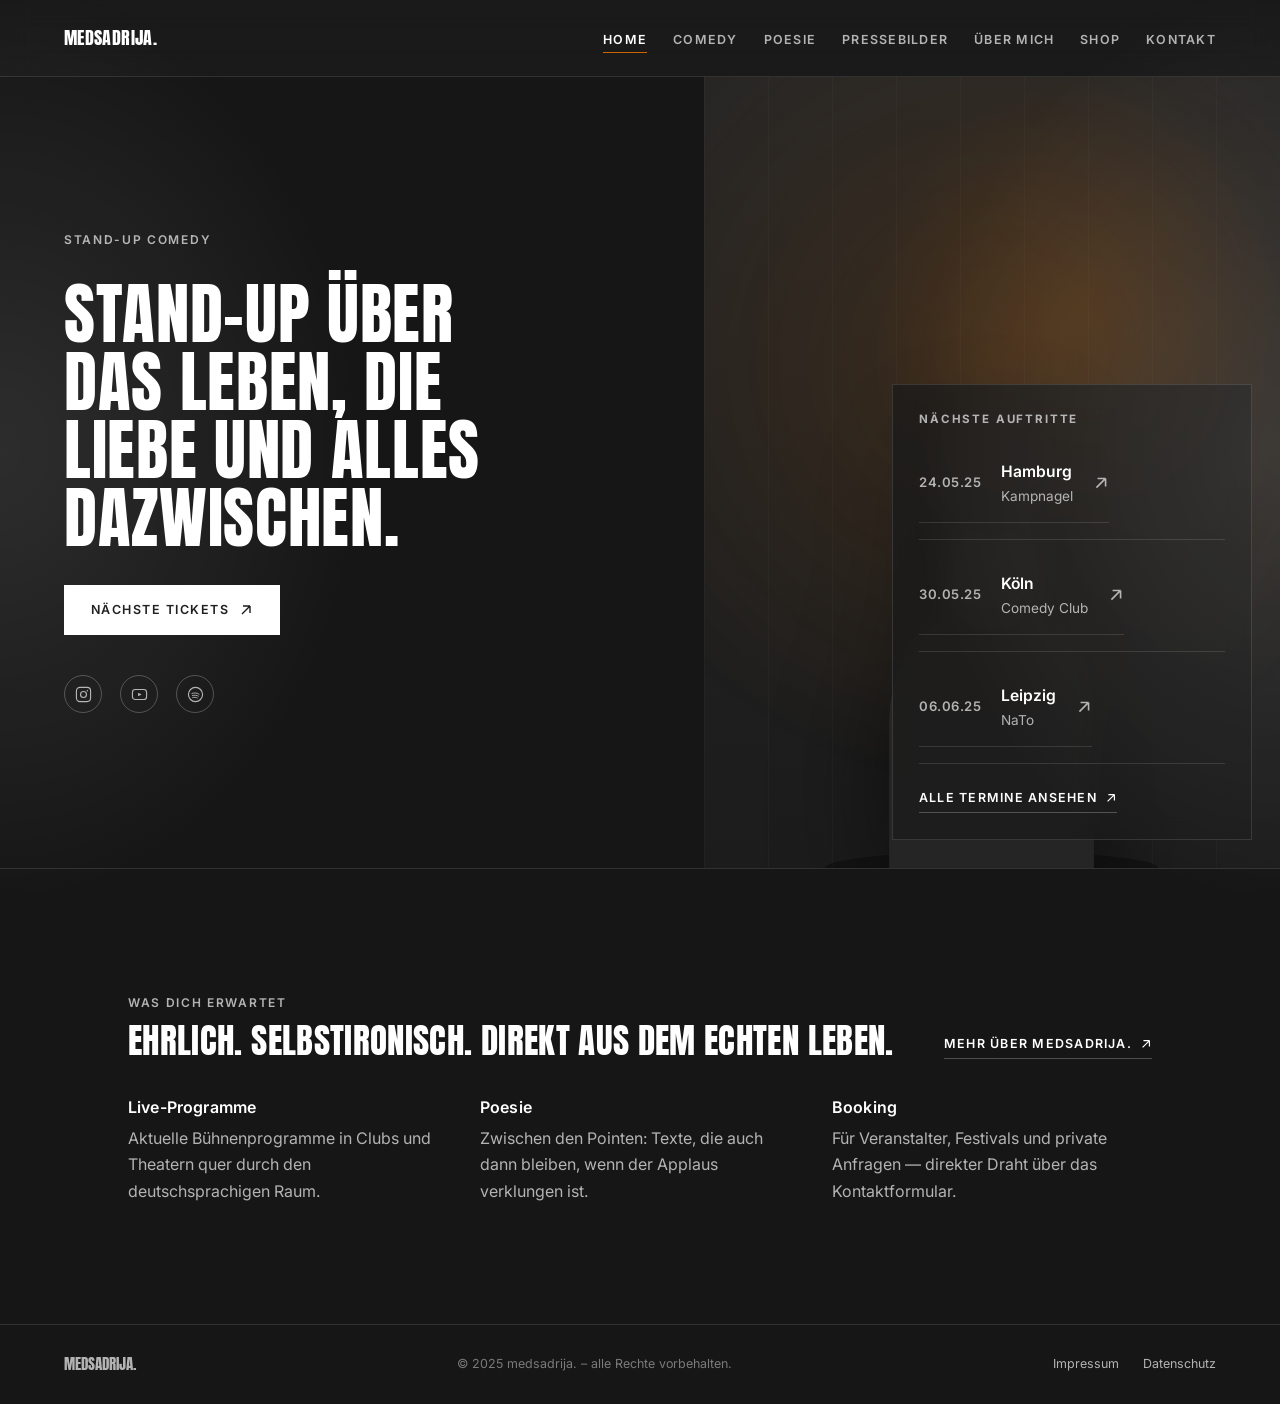
==== index.html @ 3c186fb7 "Initial commit: MEDSADRIJA. website Multi-page static site (Home, Comedy, Poesie, Pressebilder, Über" ====
<!DOCTYPE html>
<html lang="de">
<head>
<meta charset="UTF-8">
<meta name="viewport" content="width=device-width, initial-scale=1.0">
<title>medsadrija. — Stand-up Comedy &amp; Poesie</title>
<meta name="description" content="Stand-up über das Leben, die Liebe und alles dazwischen. Tickets, Texte und mehr von medsadrija.">
<link rel="icon" href="data:image/svg+xml,%3Csvg xmlns='http://www.w3.org/2000/svg' viewBox='0 0 100 100'%3E%3Crect width='100' height='100' fill='%231c1c1c'/%3E%3Ctext x='50' y='70' font-family='Arial, sans-serif' font-weight='900' font-size='58' fill='%23cd6600' text-anchor='middle'%3EM%3C/text%3E%3C/svg%3E">
<link rel="stylesheet" href="css/style.css">
</head>
<body>

<header class="site-header">
  <a href="index.html" class="logo">MEDSADRIJA.</a>
  <nav class="main-nav">
    <ul class="nav-links">
      <li><a href="index.html" class="active">Home</a></li>
      <li><a href="comedy.html">Comedy</a></li>
      <li><a href="poesie.html">Poesie</a></li>
      <li><a href="pressebilder.html">Pressebilder</a></li>
      <li><a href="ueber-mich.html">Über mich</a></li>
      <li><a href="shop.html">Shop</a></li>
      <li><a href="kontakt.html">Kontakt</a></li>
    </ul>
    <button class="nav-toggle" aria-label="Menü öffnen" aria-expanded="false">
      <span></span><span></span><span></span>
    </button>
  </nav>
</header>

<main>
  <section class="hero">
    <div class="hero__content">
      <span class="eyebrow">Stand-up Comedy</span>
      <h1 class="hero__title">Stand-up über das Leben, die Liebe und alles dazwischen.</h1>
      <div class="hero__actions">
        <a href="kontakt.html" class="btn btn--primary">
          Nächste Tickets
          <svg width="14" height="14" viewBox="0 0 14 14" fill="none"><path d="M3 11L11 3M11 3H4M11 3V10" stroke="currentColor" stroke-width="1.4"/></svg>
        </a>
      </div>
      <div class="social-row">
        <a href="#" aria-label="Instagram"><svg width="17" height="17" viewBox="0 0 24 24" fill="none"><rect x="2" y="2" width="20" height="20" rx="5" stroke="currentColor" stroke-width="1.6"/><circle cx="12" cy="12" r="4.2" stroke="currentColor" stroke-width="1.6"/><circle cx="17.4" cy="6.6" r="1.1" fill="currentColor"/></svg></a>
        <a href="#" aria-label="YouTube"><svg width="17" height="17" viewBox="0 0 24 24" fill="none"><rect x="2" y="5" width="20" height="14" rx="4" stroke="currentColor" stroke-width="1.6"/><path d="M10 9.5L15 12L10 14.5V9.5Z" fill="currentColor"/></svg></a>
        <a href="#" aria-label="Spotify"><svg width="17" height="17" viewBox="0 0 24 24" fill="none"><circle cx="12" cy="12" r="10" stroke="currentColor" stroke-width="1.6"/><path d="M7 10.5C10 9.3 15 9.6 17 11.5M7.5 13.5C10 12.7 14 12.9 16 14.3M8 16.3C10 15.7 13 15.8 14.5 16.8" stroke="currentColor" stroke-width="1.3" stroke-linecap="round"/></svg></a>
      </div>
    </div>

    <div class="hero__visual">
      <div class="hero__figure">
        <svg class="silhouette" viewBox="0 0 300 420" fill="none" xmlns="http://www.w3.org/2000/svg">
          <ellipse cx="150" cy="420" rx="140" ry="14" fill="#000" opacity="0.35"/>
          <path d="M150 40C179 40 202 63 202 92C202 121 179 144 150 144C121 144 98 121 98 92C98 63 121 40 150 40Z" fill="#262626"/>
          <path d="M64 420V300C64 240 100 195 150 195C200 195 236 240 236 300V420H64Z" fill="#262626"/>
          <path d="M150 144C137 144 126 138 118 129C112 150 106 175 106 195C106 195 128 205 150 205C172 205 194 195 194 195C194 175 188 150 182 129C174 138 163 144 150 144Z" fill="#2e2e2e"/>
        </svg>
      </div>
      <div class="hero__panel">
        <span class="hero__panel-label">Nächste Auftritte</span>
        <ul class="info-list">
          <li>
            <a class="info-row" href="kontakt.html">
              <span class="row-date">24.05.25</span>
              <span class="row-main"><strong>Hamburg</strong><span>Kampnagel</span></span>
              <svg class="row-arrow" width="16" height="16" viewBox="0 0 14 14" fill="none"><path d="M3 11L11 3M11 3H4M11 3V10" stroke="currentColor" stroke-width="1.4"/></svg>
            </a>
          </li>
          <li>
            <a class="info-row" href="kontakt.html">
              <span class="row-date">30.05.25</span>
              <span class="row-main"><strong>Köln</strong><span>Comedy Club</span></span>
              <svg class="row-arrow" width="16" height="16" viewBox="0 0 14 14" fill="none"><path d="M3 11L11 3M11 3H4M11 3V10" stroke="currentColor" stroke-width="1.4"/></svg>
            </a>
          </li>
          <li>
            <a class="info-row" href="kontakt.html">
              <span class="row-date">06.06.25</span>
              <span class="row-main"><strong>Leipzig</strong><span>NaTo</span></span>
              <svg class="row-arrow" width="16" height="16" viewBox="0 0 14 14" fill="none"><path d="M3 11L11 3M11 3H4M11 3V10" stroke="currentColor" stroke-width="1.4"/></svg>
            </a>
          </li>
        </ul>
        <div style="margin-top:20px;">
          <a href="comedy.html#auftritte" class="text-link">
            Alle Termine ansehen
            <svg width="12" height="12" viewBox="0 0 14 14" fill="none"><path d="M3 11L11 3M11 3H4M11 3V10" stroke="currentColor" stroke-width="1.4"/></svg>
          </a>
        </div>
      </div>
    </div>
  </section>

  <section class="section reveal">
    <div class="container">
      <div class="section-head">
        <div>
          <span class="eyebrow">Was dich erwartet</span>
          <h2 style="font-size: clamp(1.6rem, 3vw, 2.2rem); margin-top: 10px;">Ehrlich. Selbstironisch. Direkt aus dem echten Leben.</h2>
        </div>
        <a href="ueber-mich.html" class="text-link">
          Mehr über medsadrija.
          <svg width="12" height="12" viewBox="0 0 14 14" fill="none"><path d="M3 11L11 3M11 3H4M11 3V10" stroke="currentColor" stroke-width="1.4"/></svg>
        </a>
      </div>
      <div style="display:grid; grid-template-columns: repeat(auto-fit, minmax(220px, 1fr)); gap: 32px;">
        <div>
          <h3 style="font-family:var(--font-body); font-size:1rem; font-weight:600; text-transform:none;">Live-Programme</h3>
          <p style="color:var(--text-dim); margin-top:10px; line-height:1.65;">Aktuelle Bühnenprogramme in Clubs und Theatern quer durch den deutschsprachigen Raum.</p>
        </div>
        <div>
          <h3 style="font-family:var(--font-body); font-size:1rem; font-weight:600; text-transform:none;">Poesie</h3>
          <p style="color:var(--text-dim); margin-top:10px; line-height:1.65;">Zwischen den Pointen: Texte, die auch dann bleiben, wenn der Applaus verklungen ist.</p>
        </div>
        <div>
          <h3 style="font-family:var(--font-body); font-size:1rem; font-weight:600; text-transform:none;">Booking</h3>
          <p style="color:var(--text-dim); margin-top:10px; line-height:1.65;">Für Veranstalter, Festivals und private Anfragen — direkter Draht über das Kontaktformular.</p>
        </div>
      </div>
    </div>
  </section>
</main>

<footer class="site-footer">
  <div class="footer-inner">
    <span class="footer-logo">MEDSADRIJA.</span>
    <span class="footer-copy">© 2025 medsadrija. – alle Rechte vorbehalten.</span>
    <nav class="footer-links">
      <a href="impressum.html">Impressum</a>
      <a href="datenschutz.html">Datenschutz</a>
    </nav>
  </div>
</footer>

<script src="js/main.js"></script>
</body>
</html>
---- css/style.css ----
/* ============================================
   MEDSADRIJA. — Design System
   ============================================ */

@import url('https://fonts.googleapis.com/css2?family=Anton&family=Inter:wght@400;500;600;700&display=swap');

:root {
  --bg: #161616;
  --bg-alt: #1f1f1f;
  --bg-elevated: #262626;
  --text: #ffffff;
  --text-dim: #b3b3b3;
  --text-dimmer: #7a7a7a;
  --accent: #cd6600;
  --accent-dim: #a35200;
  --border: rgba(255, 255, 255, 0.12);
  --border-strong: rgba(255, 255, 255, 0.24);
  --font-display: 'Anton', 'Arial Narrow', sans-serif;
  --font-body: 'Inter', -apple-system, BlinkMacSystemFont, sans-serif;
  --max-width: 1440px;
  --gutter: clamp(24px, 5vw, 64px);
  --ease: cubic-bezier(0.16, 1, 0.3, 1);
}

* { margin: 0; padding: 0; box-sizing: border-box; }

html { scroll-behavior: smooth; }

@media (prefers-reduced-motion: reduce) {
  html { scroll-behavior: auto; }
  *, *::before, *::after {
    animation-duration: 0.01ms !important;
    animation-iteration-count: 1 !important;
    transition-duration: 0.01ms !important;
    scroll-behavior: auto !important;
  }
}

body {
  background: var(--bg);
  color: var(--text);
  font-family: var(--font-body);
  line-height: 1.5;
  min-height: 100vh;
  position: relative;
  overflow-x: hidden;
}

/* matte background — soft fog drifting in from the left and right edges */
body::before {
  content: '';
  position: fixed;
  inset: 0;
  z-index: 999;
  pointer-events: none;
  background:
    radial-gradient(ellipse 42% 75% at 0% 50%, rgba(255,255,255,0.10), transparent 70%),
    radial-gradient(ellipse 42% 75% at 100% 50%, rgba(255,255,255,0.10), transparent 70%);
}

img { max-width: 100%; display: block; }
a { color: inherit; text-decoration: none; }
ul { list-style: none; }
button { font: inherit; color: inherit; background: none; border: none; cursor: pointer; }
input, textarea { font: inherit; color: inherit; }

.container {
  max-width: var(--max-width);
  margin: 0 auto;
  padding: 0 var(--gutter);
}

.eyebrow {
  font-size: 0.75rem;
  font-weight: 600;
  letter-spacing: 0.14em;
  text-transform: uppercase;
  color: var(--text-dim);
}

h1, h2, h3 {
  font-family: var(--font-display);
  font-weight: 400;
  text-transform: uppercase;
  letter-spacing: 0.01em;
  line-height: 1.02;
}

/* ============================================
   Buttons
   ============================================ */

.btn {
  display: inline-flex;
  align-items: center;
  gap: 10px;
  padding: 15px 26px;
  border: 1px solid var(--border-strong);
  font-size: 0.78rem;
  font-weight: 600;
  letter-spacing: 0.12em;
  text-transform: uppercase;
  color: var(--text);
  transition: background-color 0.3s var(--ease), border-color 0.3s var(--ease), color 0.3s var(--ease);
  white-space: nowrap;
}

.btn svg { transition: transform 0.3s var(--ease); flex-shrink: 0; }

.btn:hover {
  background: var(--text);
  border-color: var(--text);
  color: var(--bg);
}

.btn:hover svg { transform: translate(3px, -3px); }

.btn--primary {
  background: var(--text);
  border-color: var(--text);
  color: var(--bg);
}

.btn--primary:hover {
  background: var(--accent);
  border-color: var(--accent);
  color: var(--bg);
}

.btn--full { width: 100%; justify-content: center; }

.text-link {
  display: inline-flex;
  align-items: center;
  gap: 8px;
  font-size: 0.78rem;
  font-weight: 600;
  letter-spacing: 0.1em;
  text-transform: uppercase;
  color: var(--text);
  padding-bottom: 4px;
  border-bottom: 1px solid var(--border-strong);
  transition: color 0.3s var(--ease), border-color 0.3s var(--ease);
}

.text-link svg { transition: transform 0.3s var(--ease); }
.text-link:hover { color: var(--accent); border-color: var(--accent); }
.text-link:hover svg { transform: translate(3px, -3px); }

/* ============================================
   Header
   ============================================ */

.site-header {
  position: sticky;
  top: 0;
  z-index: 500;
  display: flex;
  align-items: center;
  justify-content: space-between;
  padding: 24px var(--gutter);
  border-bottom: 1px solid var(--border);
}

/* backdrop-filter lives on a pseudo-element rather than .site-header itself —
   a filter on the header would make it the containing block for its
   position:fixed descendants (the mobile nav overlay), breaking inset:0 */
.site-header::before {
  content: '';
  position: absolute;
  inset: 0;
  z-index: -1;
  background: rgba(28, 28, 28, 0.72);
  backdrop-filter: blur(14px);
  -webkit-backdrop-filter: blur(14px);
}

.logo {
  font-family: var(--font-display);
  font-size: 1.15rem;
  letter-spacing: 0.02em;
  z-index: 501;
}

.main-nav { display: flex; align-items: center; gap: 32px; }

.nav-links { display: flex; gap: 26px; }

.nav-links a {
  position: relative;
  font-size: 0.78rem;
  font-weight: 600;
  letter-spacing: 0.1em;
  text-transform: uppercase;
  color: var(--text-dim);
  padding-bottom: 6px;
  transition: color 0.3s var(--ease);
}

.nav-links a::after {
  content: '';
  position: absolute;
  left: 0;
  right: 0;
  bottom: 0;
  height: 1px;
  background: var(--accent);
  transform: scaleX(0);
  transform-origin: left;
  transition: transform 0.35s var(--ease);
}

.nav-links a:hover { color: var(--text); }
.nav-links a:hover::after { transform: scaleX(1); }

.nav-links a.active { color: var(--text); }
.nav-links a.active::after { transform: scaleX(1); }

.header-extra { display: flex; align-items: center; gap: 24px; }

.cart-icon { position: relative; color: var(--text); }
.cart-icon .cart-count {
  position: absolute;
  top: -8px;
  right: -10px;
  background: var(--accent);
  color: var(--bg);
  font-size: 0.6rem;
  font-weight: 700;
  width: 16px;
  height: 16px;
  border-radius: 50%;
  display: flex;
  align-items: center;
  justify-content: center;
}

.nav-toggle {
  display: none;
  z-index: 501;
  width: 28px;
  height: 20px;
  position: relative;
}

.nav-toggle span {
  position: absolute;
  left: 0;
  right: 0;
  height: 1px;
  background: var(--text);
  transition: transform 0.3s var(--ease), opacity 0.3s var(--ease), top 0.3s var(--ease);
}

.nav-toggle span:nth-child(1) { top: 0; }
.nav-toggle span:nth-child(2) { top: 9px; }
.nav-toggle span:nth-child(3) { top: 18px; }

.nav-toggle.is-open span:nth-child(1) { top: 9px; transform: rotate(45deg); }
.nav-toggle.is-open span:nth-child(2) { opacity: 0; }
.nav-toggle.is-open span:nth-child(3) { top: 9px; transform: rotate(-45deg); }

/* ============================================
   Sections / helpers
   ============================================ */

.section {
  padding: clamp(64px, 10vw, 120px) var(--gutter);
}

.section-head {
  display: flex;
  align-items: flex-end;
  justify-content: space-between;
  gap: 24px;
  margin-bottom: 40px;
  flex-wrap: wrap;
}

/* ============================================
   Hero (shared spotlight background)
   ============================================ */

.hero {
  position: relative;
  min-height: 88vh;
  display: grid;
  grid-template-columns: 1.1fr 0.9fr;
  align-items: stretch;
  overflow: hidden;
  border-bottom: 1px solid var(--border);
}

.hero__content {
  position: relative;
  z-index: 2;
  padding: clamp(40px, 6vw, 80px) var(--gutter);
  display: flex;
  flex-direction: column;
  justify-content: center;
  gap: 32px;
}

.hero__title {
  font-size: clamp(2.6rem, 5.2vw, 4.6rem);
  max-width: 14ch;
}

.hero__lead {
  color: var(--text-dim);
  font-size: 1.05rem;
  max-width: 42ch;
  line-height: 1.65;
}

.hero__actions { display: flex; gap: 16px; flex-wrap: wrap; }

.hero__visual {
  position: relative;
  background:
    radial-gradient(ellipse 60% 50% at 65% 30%, rgba(205, 102, 0, 0.16), transparent 60%),
    linear-gradient(180deg, #262626 0%, #1c1c1c 100%);
  overflow: hidden;
}

.hero__visual::before {
  content: '';
  position: absolute;
  inset: 0;
  background-image:
    repeating-linear-gradient(90deg, rgba(255,255,255,0.05) 0 1px, transparent 1px 64px);
  opacity: 0.5;
}

.hero__visual::after {
  content: '';
  position: absolute;
  width: 140%;
  height: 140%;
  left: -20%;
  top: -20%;
  background: radial-gradient(circle at 50% 40%, rgba(205,102,0,0.14), transparent 55%);
  filter: blur(10px);
  animation: drift 14s ease-in-out infinite alternate;
}

@keyframes drift {
  from { transform: translate(0, 0) scale(1); }
  to { transform: translate(-3%, 2%) scale(1.06); }
}

.hero__figure {
  position: absolute;
  inset: 0;
  display: flex;
  align-items: flex-end;
  justify-content: center;
}

.silhouette {
  width: 62%;
  max-width: 420px;
  opacity: 0.92;
  filter: drop-shadow(0 30px 60px rgba(0,0,0,0.6));
}

.hero__panel {
  position: absolute;
  z-index: 2;
  right: 28px;
  bottom: 28px;
  width: min(360px, calc(100% - 56px));
  padding: 26px;
  background: rgba(28, 28, 28, 0.78);
  backdrop-filter: blur(12px);
  -webkit-backdrop-filter: blur(12px);
  border: 1px solid var(--border);
}

.hero__panel-label {
  font-size: 0.72rem;
  font-weight: 700;
  letter-spacing: 0.16em;
  text-transform: uppercase;
  color: var(--text-dim);
  margin-bottom: 16px;
  display: block;
}

.social-row {
  display: flex;
  gap: 18px;
  margin-top: 8px;
}

.social-row a {
  width: 38px;
  height: 38px;
  border: 1px solid var(--border-strong);
  border-radius: 50%;
  display: flex;
  align-items: center;
  justify-content: center;
  color: var(--text-dim);
  transition: all 0.3s var(--ease);
}

.social-row a:hover {
  color: var(--bg);
  background: var(--accent);
  border-color: var(--accent);
  transform: translateY(-2px);
}

/* ============================================
   Event / text lists
   ============================================ */

.info-list { display: flex; flex-direction: column; }

.info-list li {
  display: grid;
  grid-template-columns: auto 1fr auto;
  gap: 20px;
  align-items: center;
  padding: 16px 0;
  border-bottom: 1px solid var(--border);
  transition: padding-left 0.3s var(--ease);
}

.info-list li:first-child { padding-top: 0; }

.info-list a.info-row {
  display: grid;
  grid-template-columns: auto 1fr auto;
  gap: 20px;
  align-items: center;
  padding: 16px 0;
  border-bottom: 1px solid var(--border);
  transition: padding-left 0.3s var(--ease), border-color 0.3s var(--ease);
}

.info-list a.info-row:hover { padding-left: 8px; border-color: var(--border-strong); }
.info-list a.info-row:hover .row-arrow { transform: translate(3px, -3px); color: var(--accent); }
.info-list a.info-row:hover .row-date { color: var(--accent); }

.row-date {
  font-size: 0.82rem;
  font-weight: 600;
  color: var(--text-dim);
  letter-spacing: 0.04em;
  white-space: nowrap;
  transition: color 0.3s var(--ease);
}

.row-index {
  font-size: 0.82rem;
  font-weight: 700;
  color: var(--text-dimmer);
  font-variant-numeric: tabular-nums;
}

.row-main strong { display: block; font-size: 0.98rem; font-weight: 600; }
.row-main span { display: block; font-size: 0.85rem; color: var(--text-dim); margin-top: 2px; }

.row-arrow { color: var(--text-dim); transition: transform 0.3s var(--ease), color 0.3s var(--ease); flex-shrink: 0; }

/* ============================================
   Page header (non-hero pages)
   ============================================ */

.page-head {
  padding: clamp(56px, 8vw, 96px) var(--gutter) 40px;
  border-bottom: 1px solid var(--border);
}

.page-head h1 { font-size: clamp(2.2rem, 4.5vw, 3.4rem); }

/* ============================================
   Shop
   ============================================ */

.shop-grid {
  display: grid;
  grid-template-columns: repeat(auto-fill, minmax(260px, 1fr));
  gap: 32px;
}

.product-card {
  border: 1px solid var(--border);
  transition: border-color 0.3s var(--ease), transform 0.3s var(--ease);
}

.product-card:hover { border-color: var(--border-strong); transform: translateY(-4px); }

.product-media {
  aspect-ratio: 4 / 5;
  position: relative;
  overflow: hidden;
  background: linear-gradient(155deg, #272727 0%, #1c1c1c 70%);
}

.product-media::after {
  content: '';
  position: absolute;
  inset: 0;
  background: radial-gradient(ellipse 70% 60% at 50% 20%, rgba(205,102,0,0.14), transparent 60%);
}

.product-card:hover .product-media img,
.product-card:hover .product-glyph { transform: scale(1.05); }

.product-glyph {
  position: absolute;
  inset: 0;
  display: flex;
  align-items: center;
  justify-content: center;
  font-family: var(--font-display);
  font-size: 2.4rem;
  letter-spacing: 0.04em;
  color: var(--text-dimmer);
  transition: transform 0.5s var(--ease);
}

.product-info { padding: 22px; display: flex; flex-direction: column; gap: 12px; }
.product-info h3 { font-family: var(--font-body); font-size: 1rem; font-weight: 600; text-transform: none; letter-spacing: 0; }
.product-info p { font-size: 0.85rem; color: var(--text-dim); line-height: 1.5; }
.product-price { font-size: 0.92rem; color: var(--text); font-weight: 600; transition: color 0.3s var(--ease); }
.product-card:hover .product-price { color: var(--accent); }

/* ============================================
   Über mich
   ============================================ */

.about-grid {
  display: grid;
  grid-template-columns: 1fr 0.85fr;
  gap: 64px;
  align-items: center;
}

.about-copy p { color: var(--text-dim); line-height: 1.75; margin-top: 18px; max-width: 46ch; }

.signature {
  font-family: 'Segoe Script', 'Brush Script MT', cursive;
  font-size: 2rem;
  color: var(--text);
  margin: 28px 0;
}

.photo-placeholder {
  position: relative;
  aspect-ratio: 4 / 5;
  width: 100%;
  max-width: 420px;
  margin-inline: auto;
  border: 1px solid var(--border-strong);
  background: linear-gradient(160deg, #272727 0%, #1c1c1c 75%);
  overflow: hidden;
  display: flex;
  align-items: center;
  justify-content: center;
}

.photo-placeholder::after {
  content: '';
  position: absolute;
  inset: 0;
  background: radial-gradient(ellipse 60% 50% at 50% 25%, rgba(205,102,0,0.16), transparent 60%);
}

.photo-placeholder__label {
  position: relative;
  z-index: 1;
  font-size: 0.72rem;
  font-weight: 600;
  letter-spacing: 0.12em;
  text-transform: uppercase;
  color: var(--text-dimmer);
}

.timeline { display: flex; flex-direction: column; margin-top: 8px; }
.timeline li {
  display: grid;
  grid-template-columns: 90px 1fr;
  gap: 24px;
  padding: 20px 0;
  border-bottom: 1px solid var(--border);
}
.timeline li:first-child { padding-top: 0; }
.timeline .t-year { font-family: var(--font-display); font-size: 1.1rem; color: var(--text); }
.timeline .t-body strong { display: block; font-size: 0.98rem; font-weight: 600; margin-bottom: 4px; }
.timeline .t-body span { font-size: 0.88rem; color: var(--text-dim); }

.quote-block {
  border-left: 2px solid var(--border-strong);
  padding: 4px 0 4px 24px;
  margin-top: 8px;
}
.quote-block p { font-size: 1.15rem; line-height: 1.6; font-style: italic; color: var(--text); }
.quote-block cite { display: block; margin-top: 12px; font-size: 0.78rem; color: var(--text-dim); font-style: normal; letter-spacing: 0.06em; text-transform: uppercase; }

/* ============================================
   Comedy / video placeholders
   ============================================ */

.video-grid {
  display: grid;
  grid-template-columns: repeat(auto-fill, minmax(300px, 1fr));
  gap: 28px;
}

.video-card {
  position: relative;
  aspect-ratio: 16 / 9;
  border: 1px solid var(--border);
  background: linear-gradient(155deg, #272727 0%, #1c1c1c 70%);
  overflow: hidden;
  transition: border-color 0.3s var(--ease), transform 0.3s var(--ease);
  display: flex;
  align-items: flex-end;
}

.video-card:hover { border-color: var(--border-strong); transform: translateY(-4px); }

.video-card::before {
  content: '';
  position: absolute;
  inset: 0;
  background: radial-gradient(ellipse 70% 60% at 50% 40%, rgba(205,102,0,0.14), transparent 60%);
}

.video-card__play {
  position: absolute;
  top: 50%;
  left: 50%;
  transform: translate(-50%, -50%);
  width: 56px;
  height: 56px;
  border-radius: 50%;
  border: 1px solid var(--border-strong);
  display: flex;
  align-items: center;
  justify-content: center;
  color: var(--text);
  transition: background-color 0.3s var(--ease), border-color 0.3s var(--ease), transform 0.3s var(--ease);
}

.video-card:hover .video-card__play {
  background: var(--accent);
  border-color: var(--accent);
  transform: translate(-50%, -50%) scale(1.08);
}

.video-card__meta {
  position: relative;
  z-index: 1;
  width: 100%;
  padding: 16px 18px;
  background: linear-gradient(0deg, rgba(0,0,0,0.55) 0%, transparent 100%);
}

.video-card__meta strong { display: block; font-size: 0.92rem; font-weight: 600; }
.video-card__meta span { display: block; font-size: 0.78rem; color: var(--text-dim); margin-top: 2px; }

/* ============================================
   Kontakt
   ============================================ */

.contact-grid {
  display: grid;
  grid-template-columns: 0.85fr 1.15fr;
  gap: 64px;
}

.contact-block { margin-bottom: 32px; }
.contact-block h3 {
  font-family: var(--font-body);
  font-size: 0.75rem;
  font-weight: 700;
  letter-spacing: 0.14em;
  text-transform: uppercase;
  color: var(--text-dim);
  margin-bottom: 8px;
}
.contact-block a,
.contact-block p { font-size: 1.05rem; }
.contact-block a { transition: color 0.3s var(--ease); }
.contact-block a:hover { color: var(--accent); }

.contact-form { display: flex; flex-direction: column; gap: 18px; }
.form-row { display: grid; grid-template-columns: 1fr 1fr; gap: 18px; }
.form-actions { display: flex; align-items: center; gap: 20px; flex-wrap: wrap; }

/* ============================================
   Story rail (Über mich scroll progress)
   ============================================ */

.story-rail {
  position: fixed;
  right: 32px;
  top: 50%;
  transform: translateY(-50%);
  z-index: 50;
  display: none;
  flex-direction: column;
  gap: 22px;
}

.story-rail__item {
  display: flex;
  align-items: center;
  gap: 10px;
  opacity: 0.4;
  transition: opacity 0.35s var(--ease);
}

.story-rail__item.is-active { opacity: 1; }

.story-rail__num {
  font-family: var(--font-display);
  font-size: 0.85rem;
  color: var(--text-dim);
  width: 22px;
  transition: color 0.35s var(--ease);
}

.story-rail__item.is-active .story-rail__num { color: var(--accent); }

.story-rail__label {
  font-size: 0.7rem;
  font-weight: 600;
  letter-spacing: 0.08em;
  text-transform: uppercase;
  color: var(--text-dim);
  white-space: nowrap;
  max-width: 0;
  overflow: hidden;
  opacity: 0;
  transition: max-width 0.35s var(--ease), opacity 0.35s var(--ease);
}

.story-rail__item.is-active .story-rail__label {
  max-width: 160px;
  opacity: 1;
}

@media (min-width: 1240px) {
  .story-rail { display: flex; }
}

/* ============================================
   Instagram preview
   ============================================ */

.instagram-grid {
  display: grid;
  grid-template-columns: repeat(3, 1fr);
  gap: 20px;
}

.instagram-tile {
  position: relative;
  aspect-ratio: 1 / 1;
  overflow: hidden;
  border: 1px solid var(--border);
  background: linear-gradient(160deg, #272727 0%, #1c1c1c 75%);
  transition: border-color 0.3s var(--ease);
}

.instagram-tile::after {
  content: '';
  position: absolute;
  inset: 0;
  background: radial-gradient(ellipse 70% 55% at 50% 30%, rgba(205,102,0,0.14), transparent 60%);
}

.instagram-tile__badge {
  position: absolute;
  top: 12px;
  right: 12px;
  z-index: 1;
  width: 30px;
  height: 30px;
  border-radius: 50%;
  background: rgba(28, 28, 28, 0.7);
  border: 1px solid var(--border-strong);
  display: flex;
  align-items: center;
  justify-content: center;
  color: var(--text);
}

.instagram-tile__overlay {
  position: absolute;
  inset: 0;
  z-index: 1;
  display: flex;
  align-items: flex-end;
  padding: 16px;
  background: linear-gradient(0deg, rgba(0,0,0,0.6) 0%, transparent 55%);
  opacity: 0;
  transition: opacity 0.3s var(--ease);
}

.instagram-tile:hover { border-color: var(--border-strong); }
.instagram-tile:hover .instagram-tile__overlay { opacity: 1; }

.instagram-tile__overlay span {
  font-size: 0.78rem;
  color: var(--text);
  display: flex;
  align-items: center;
  gap: 6px;
}

/* ============================================
   Magnetic carousel (Pressebilder)
   ============================================ */

.magnetic-carousel {
  --collapsed-w: 90px;
  --hover-w: 180px;
  --collapsed-h: 320px;
  --hover-h: 380px;
  --open-size: 520px;
  --gap: 14px;
  --influence: 180;
  position: relative;
  display: flex;
  align-items: center;
  justify-content: center;
  flex-wrap: wrap;
  gap: var(--gap);
  padding: 24px 0 64px;
}

.magnetic-carousel__backdrop {
  position: fixed;
  inset: 0;
  z-index: 400;
  background: rgba(0, 0, 0, 0.5);
  opacity: 0;
  pointer-events: none;
  transition: opacity 0.35s var(--ease);
}

.magnetic-carousel__backdrop.is-active { opacity: 1; pointer-events: auto; }

.magnetic-carousel__bar {
  position: relative;
  flex: none;
  width: var(--collapsed-w);
  height: var(--collapsed-h);
  overflow: hidden;
  border: 1px solid var(--border);
  background: linear-gradient(160deg, #272727 0%, #1c1c1c 75%);
  display: flex;
  flex-direction: column;
  align-items: center;
  justify-content: center;
  gap: 10px;
  z-index: 2;
}

.magnetic-carousel.has-open .magnetic-carousel__bar {
  transition: width 0.35s var(--ease), height 0.35s var(--ease), filter 0.35s var(--ease), opacity 0.35s var(--ease);
}

.magnetic-carousel__bar::after {
  content: '';
  position: absolute;
  inset: 0;
  background: radial-gradient(ellipse 70% 55% at 50% 30%, rgba(205,102,0,0.14), transparent 60%);
}

.magnetic-carousel__bar.is-open { z-index: 401; }
.magnetic-carousel__bar.is-blurred { filter: blur(3px); opacity: 0.5; }

.magnetic-carousel__bar:focus-visible { outline: 2px solid var(--accent); outline-offset: -2px; }

.magnetic-carousel__index {
  position: relative;
  z-index: 1;
  font-family: var(--font-display);
  font-size: 1.6rem;
  color: var(--text-dimmer);
}

.magnetic-carousel__label {
  position: relative;
  z-index: 1;
  font-size: 0.65rem;
  font-weight: 600;
  letter-spacing: 0.1em;
  text-transform: uppercase;
  color: var(--text-dimmer);
  text-align: center;
  padding: 0 6px;
}

@media (max-width: 1080px) {
  .magnetic-carousel {
    --collapsed-w: 64px;
    --hover-w: 120px;
    --collapsed-h: 240px;
    --hover-h: 280px;
    --open-size: 420px;
    --gap: 10px;
    --influence: 140;
  }
}

@media (max-width: 560px) {
  .magnetic-carousel {
    --collapsed-w: 38px;
    --hover-w: 38px;
    --collapsed-h: 170px;
    --hover-h: 170px;
    --open-size: 300px;
    --gap: 6px;
    --influence: 100;
  }
  .magnetic-carousel__index { font-size: 1.1rem; }
  .magnetic-carousel__label { display: none; }
}

/* ============================================
   Legal pages
   ============================================ */

.legal-content { max-width: 72ch; }
.legal-content h2 { font-family: var(--font-body); font-size: 1.1rem; font-weight: 700; text-transform: none; margin: 36px 0 12px; }
.legal-content h2:first-child { margin-top: 0; }
.legal-content p { color: var(--text-dim); line-height: 1.75; margin-bottom: 14px; }
.legal-note {
  border: 1px solid var(--border-strong);
  background: var(--bg-alt);
  padding: 18px 20px;
  font-size: 0.88rem;
  color: var(--text-dim);
  margin-bottom: 40px;
}

@media (max-width: 900px) {
  .about-grid { grid-template-columns: 1fr; }
  .about-grid .photo-placeholder { order: -1; }
  .contact-grid { grid-template-columns: 1fr; }
}

@media (max-width: 560px) {
  .form-row { grid-template-columns: 1fr; }
}

/* ============================================
   Footer
   ============================================ */

.site-footer {
  border-top: 1px solid var(--border);
  padding: 28px var(--gutter);
}

.footer-inner {
  display: flex;
  align-items: center;
  justify-content: space-between;
  gap: 20px;
  flex-wrap: wrap;
}

.footer-logo { font-family: var(--font-display); font-size: 0.95rem; color: var(--text-dim); }

.footer-copy { font-size: 0.78rem; color: var(--text-dimmer); }

.footer-links { display: flex; gap: 24px; }
.footer-links a {
  font-size: 0.78rem;
  color: var(--text-dim);
  transition: color 0.3s var(--ease);
}
.footer-links a:hover { color: var(--accent); }

/* ============================================
   Reveal-on-scroll
   ============================================ */

.reveal {
  opacity: 0;
  transform: translateY(24px);
  transition: opacity 0.7s var(--ease), transform 0.7s var(--ease);
}
.reveal.is-visible { opacity: 1; transform: translateY(0); }

/* ============================================
   Mobile nav overlay
   ============================================ */

@media (max-width: 1080px) {
  .nav-toggle { display: block; }
  .main-nav .nav-links {
    position: fixed;
    inset: 0;
    z-index: 490;
    background: var(--bg);
    flex-direction: column;
    justify-content: center;
    align-items: center;
    gap: 22px;
    padding: 90px 24px 40px;
    overflow-y: auto;
    opacity: 0;
    pointer-events: none;
    transition: opacity 0.35s var(--ease);
  }
  .main-nav .nav-links.is-open { opacity: 1; pointer-events: auto; }
  .nav-links a { font-size: 1.1rem; }

  .hero { grid-template-columns: 1fr; }
  .hero__visual { min-height: 46vh; }
  .hero__content { padding-top: 56px; }
}

@media (max-width: 640px) {
  .hero__panel {
    position: static;
    width: 100%;
    background: var(--bg-alt);
  }
}

/* ============================================
   Forms
   ============================================ */

.field {
  position: relative;
  border: 1px solid var(--border-strong);
  background: var(--bg-alt);
  transition: border-color 0.3s var(--ease);
}

.field:focus-within { border-color: var(--accent); }

.field input,
.field textarea {
  width: 100%;
  background: transparent;
  border: none;
  outline: none;
  padding: 18px 20px;
  font-size: 0.92rem;
  color: var(--text);
}

.field textarea { resize: vertical; min-height: 140px; }

.field input::placeholder,
.field textarea::placeholder { color: var(--text-dimmer); }

.form-status {
  font-size: 0.82rem;
  color: var(--text-dim);
  opacity: 0;
  transition: opacity 0.3s var(--ease);
}
.form-status.is-visible { opacity: 1; color: var(--accent); }

@media (max-width: 640px) {
  .header-extra .btn-label { display: none; }
  .section-head { align-items: flex-start; }
}
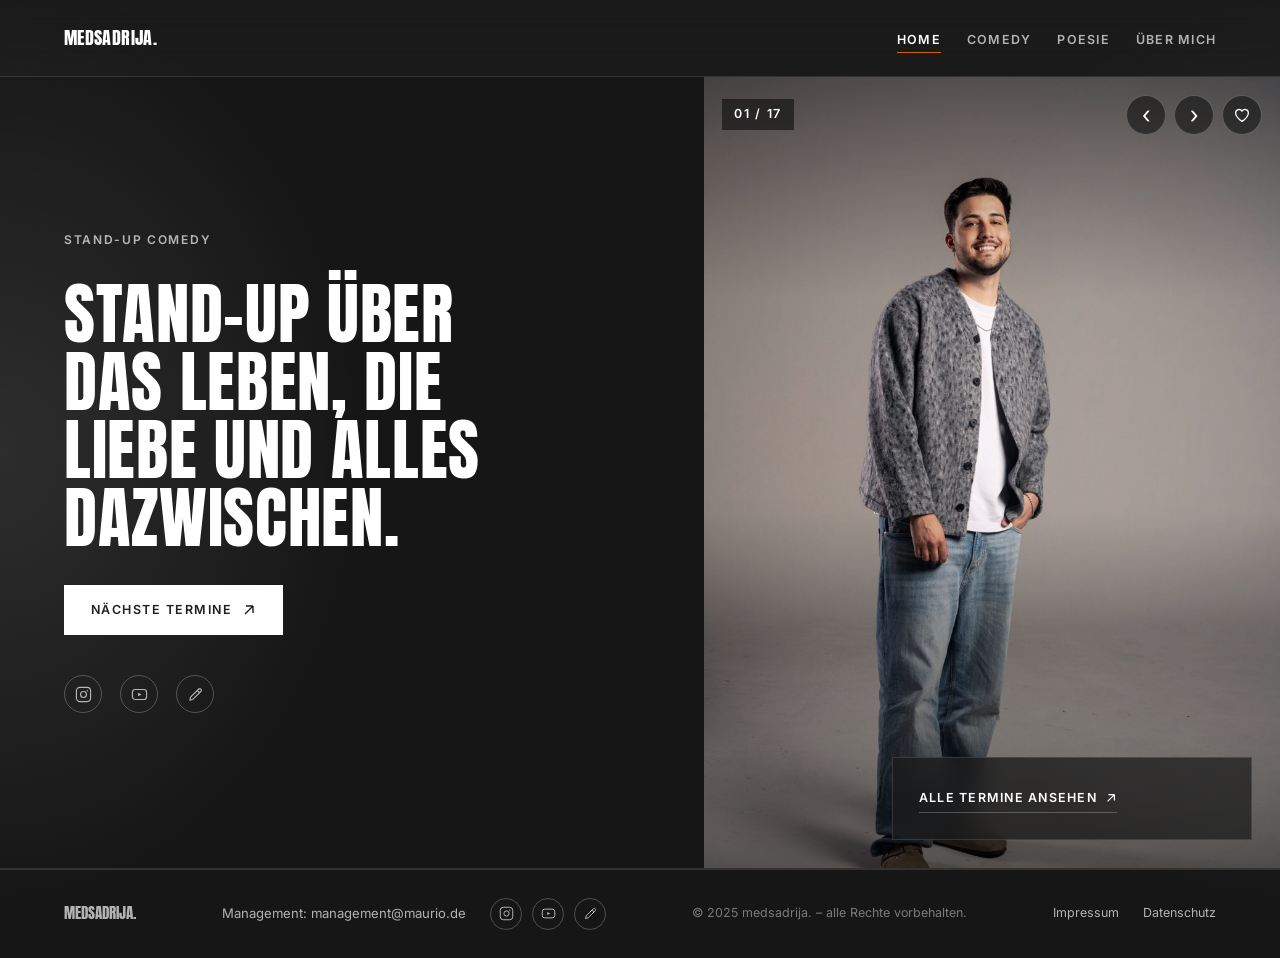
==== commit 32e81cc7: "Website überarbeitet: Bildauswahl, Videos, Crowdwork Show, 3D-Buch, Pressebilder in Über mich Co-Aut" ====
--- a/index.html
+++ b/index.html
@@ -17,10 +17,7 @@
       <li><a href="index.html" class="active">Home</a></li>
       <li><a href="comedy.html">Comedy</a></li>
       <li><a href="poesie.html">Poesie</a></li>
-      <li><a href="pressebilder.html">Pressebilder</a></li>
       <li><a href="ueber-mich.html">Über mich</a></li>
-      <li><a href="shop.html">Shop</a></li>
-      <li><a href="kontakt.html">Kontakt</a></li>
     </ul>
     <button class="nav-toggle" aria-label="Menü öffnen" aria-expanded="false">
       <span></span><span></span><span></span>
@@ -34,53 +31,23 @@
       <span class="eyebrow">Stand-up Comedy</span>
       <h1 class="hero__title">Stand-up über das Leben, die Liebe und alles dazwischen.</h1>
       <div class="hero__actions">
-        <a href="kontakt.html" class="btn btn--primary">
-          Nächste Tickets
+        <a href="comedy.html#auftritte" class="btn btn--primary">
+          Nächste Termine
           <svg width="14" height="14" viewBox="0 0 14 14" fill="none"><path d="M3 11L11 3M11 3H4M11 3V10" stroke="currentColor" stroke-width="1.4"/></svg>
         </a>
       </div>
       <div class="social-row">
-        <a href="#" aria-label="Instagram"><svg width="17" height="17" viewBox="0 0 24 24" fill="none"><rect x="2" y="2" width="20" height="20" rx="5" stroke="currentColor" stroke-width="1.6"/><circle cx="12" cy="12" r="4.2" stroke="currentColor" stroke-width="1.6"/><circle cx="17.4" cy="6.6" r="1.1" fill="currentColor"/></svg></a>
+        <a href="https://www.instagram.com/med.sadrija/" target="_blank" rel="noopener" aria-label="Instagram"><svg width="17" height="17" viewBox="0 0 24 24" fill="none"><rect x="2" y="2" width="20" height="20" rx="5" stroke="currentColor" stroke-width="1.6"/><circle cx="12" cy="12" r="4.2" stroke="currentColor" stroke-width="1.6"/><circle cx="17.4" cy="6.6" r="1.1" fill="currentColor"/></svg></a>
         <a href="#" aria-label="YouTube"><svg width="17" height="17" viewBox="0 0 24 24" fill="none"><rect x="2" y="5" width="20" height="14" rx="4" stroke="currentColor" stroke-width="1.6"/><path d="M10 9.5L15 12L10 14.5V9.5Z" fill="currentColor"/></svg></a>
-        <a href="#" aria-label="Spotify"><svg width="17" height="17" viewBox="0 0 24 24" fill="none"><circle cx="12" cy="12" r="10" stroke="currentColor" stroke-width="1.6"/><path d="M7 10.5C10 9.3 15 9.6 17 11.5M7.5 13.5C10 12.7 14 12.9 16 14.3M8 16.3C10 15.7 13 15.8 14.5 16.8" stroke="currentColor" stroke-width="1.3" stroke-linecap="round"/></svg></a>
-      </div>
+      <a href="https://www.instagram.com/medsadrija.poem/" target="_blank" rel="noopener" aria-label="Poesie auf Instagram" title="Poesie auf Instagram"><svg width="17" height="17" viewBox="0 0 24 24" fill="none"><path d="M4 20l1-4.2L16.6 4.2a1.8 1.8 0 0 1 2.5 0l.7.7a1.8 1.8 0 0 1 0 2.5L8.2 19 4 20Z" stroke="currentColor" stroke-width="1.6" stroke-linejoin="round"/><path d="M14.5 6.3l3.2 3.2" stroke="currentColor" stroke-width="1.6"/></svg></a></div>
     </div>
 
     <div class="hero__visual">
       <div class="hero__figure">
-        <svg class="silhouette" viewBox="0 0 300 420" fill="none" xmlns="http://www.w3.org/2000/svg">
-          <ellipse cx="150" cy="420" rx="140" ry="14" fill="#000" opacity="0.35"/>
-          <path d="M150 40C179 40 202 63 202 92C202 121 179 144 150 144C121 144 98 121 98 92C98 63 121 40 150 40Z" fill="#262626"/>
-          <path d="M64 420V300C64 240 100 195 150 195C200 195 236 240 236 300V420H64Z" fill="#262626"/>
-          <path d="M150 144C137 144 126 138 118 129C112 150 106 175 106 195C106 195 128 205 150 205C172 205 194 195 194 195C194 175 188 150 182 129C174 138 163 144 150 144Z" fill="#2e2e2e"/>
-        </svg>
+        <div class="hero-slider" data-hero-slider></div>
       </div>
       <div class="hero__panel">
-        <span class="hero__panel-label">Nächste Auftritte</span>
-        <ul class="info-list">
-          <li>
-            <a class="info-row" href="kontakt.html">
-              <span class="row-date">24.05.25</span>
-              <span class="row-main"><strong>Hamburg</strong><span>Kampnagel</span></span>
-              <svg class="row-arrow" width="16" height="16" viewBox="0 0 14 14" fill="none"><path d="M3 11L11 3M11 3H4M11 3V10" stroke="currentColor" stroke-width="1.4"/></svg>
-            </a>
-          </li>
-          <li>
-            <a class="info-row" href="kontakt.html">
-              <span class="row-date">30.05.25</span>
-              <span class="row-main"><strong>Köln</strong><span>Comedy Club</span></span>
-              <svg class="row-arrow" width="16" height="16" viewBox="0 0 14 14" fill="none"><path d="M3 11L11 3M11 3H4M11 3V10" stroke="currentColor" stroke-width="1.4"/></svg>
-            </a>
-          </li>
-          <li>
-            <a class="info-row" href="kontakt.html">
-              <span class="row-date">06.06.25</span>
-              <span class="row-main"><strong>Leipzig</strong><span>NaTo</span></span>
-              <svg class="row-arrow" width="16" height="16" viewBox="0 0 14 14" fill="none"><path d="M3 11L11 3M11 3H4M11 3V10" stroke="currentColor" stroke-width="1.4"/></svg>
-            </a>
-          </li>
-        </ul>
-        <div style="margin-top:20px;">
+        <div>
           <a href="comedy.html#auftritte" class="text-link">
             Alle Termine ansehen
             <svg width="12" height="12" viewBox="0 0 14 14" fill="none"><path d="M3 11L11 3M11 3H4M11 3V10" stroke="currentColor" stroke-width="1.4"/></svg>
@@ -90,39 +57,15 @@
     </div>
   </section>
 
-  <section class="section reveal">
-    <div class="container">
-      <div class="section-head">
-        <div>
-          <span class="eyebrow">Was dich erwartet</span>
-          <h2 style="font-size: clamp(1.6rem, 3vw, 2.2rem); margin-top: 10px;">Ehrlich. Selbstironisch. Direkt aus dem echten Leben.</h2>
-        </div>
-        <a href="ueber-mich.html" class="text-link">
-          Mehr über medsadrija.
-          <svg width="12" height="12" viewBox="0 0 14 14" fill="none"><path d="M3 11L11 3M11 3H4M11 3V10" stroke="currentColor" stroke-width="1.4"/></svg>
-        </a>
-      </div>
-      <div style="display:grid; grid-template-columns: repeat(auto-fit, minmax(220px, 1fr)); gap: 32px;">
-        <div>
-          <h3 style="font-family:var(--font-body); font-size:1rem; font-weight:600; text-transform:none;">Live-Programme</h3>
-          <p style="color:var(--text-dim); margin-top:10px; line-height:1.65;">Aktuelle Bühnenprogramme in Clubs und Theatern quer durch den deutschsprachigen Raum.</p>
-        </div>
-        <div>
-          <h3 style="font-family:var(--font-body); font-size:1rem; font-weight:600; text-transform:none;">Poesie</h3>
-          <p style="color:var(--text-dim); margin-top:10px; line-height:1.65;">Zwischen den Pointen: Texte, die auch dann bleiben, wenn der Applaus verklungen ist.</p>
-        </div>
-        <div>
-          <h3 style="font-family:var(--font-body); font-size:1rem; font-weight:600; text-transform:none;">Booking</h3>
-          <p style="color:var(--text-dim); margin-top:10px; line-height:1.65;">Für Veranstalter, Festivals und private Anfragen — direkter Draht über das Kontaktformular.</p>
-        </div>
-      </div>
-    </div>
-  </section>
 </main>
 
 <footer class="site-footer">
   <div class="footer-inner">
     <span class="footer-logo">MEDSADRIJA.</span>
+    <div class="footer-contact">
+      <a href="mailto:management@maurio.de">Management: management@maurio.de</a>
+      <div class="social-row"><a href="https://www.instagram.com/med.sadrija/" target="_blank" rel="noopener" aria-label="Instagram"><svg width="17" height="17" viewBox="0 0 24 24" fill="none"><rect x="2" y="2" width="20" height="20" rx="5" stroke="currentColor" stroke-width="1.6"/><circle cx="12" cy="12" r="4.2" stroke="currentColor" stroke-width="1.6"/><circle cx="17.4" cy="6.6" r="1.1" fill="currentColor"/></svg></a><a href="https://www.youtube.com/@medsadrija" target="_blank" rel="noopener" aria-label="YouTube"><svg width="17" height="17" viewBox="0 0 24 24" fill="none"><rect x="2" y="5" width="20" height="14" rx="4" stroke="currentColor" stroke-width="1.6"/><path d="M10 9.5L15 12L10 14.5V9.5Z" fill="currentColor"/></svg></a><a href="https://www.instagram.com/medsadrija.poem/" target="_blank" rel="noopener" aria-label="Poesie auf Instagram" title="Poesie auf Instagram"><svg width="17" height="17" viewBox="0 0 24 24" fill="none"><path d="M4 20l1-4.2L16.6 4.2a1.8 1.8 0 0 1 2.5 0l.7.7a1.8 1.8 0 0 1 0 2.5L8.2 19 4 20Z" stroke="currentColor" stroke-width="1.6" stroke-linejoin="round"/><path d="M14.5 6.3l3.2 3.2" stroke="currentColor" stroke-width="1.6"/></svg></a></div>
+    </div>
     <span class="footer-copy">© 2025 medsadrija. – alle Rechte vorbehalten.</span>
     <nav class="footer-links">
       <a href="impressum.html">Impressum</a>
@@ -132,5 +75,6 @@
 </footer>
 
 <script src="js/main.js"></script>
+<script src="js/hero-slider.js"></script>
 </body>
 </html>
--- a/css/style.css
+++ b/css/style.css
@@ -1071,3 +1071,449 @@
   .header-extra .btn-label { display: none; }
   .section-head { align-items: flex-start; }
 }
+
+/* ============================================
+   Footer — Kontakt & Socials (auf jeder Seite)
+   ============================================ */
+
+.footer-contact {
+  display: flex;
+  align-items: center;
+  gap: 8px 24px;
+  flex-wrap: wrap;
+}
+.footer-contact > a {
+  font-size: 0.82rem;
+  color: var(--text-dim);
+  transition: color 0.3s var(--ease);
+}
+.footer-contact > a:hover { color: var(--accent); }
+.footer-contact .social-row { margin-top: 0; gap: 10px; }
+.footer-contact .social-row a { width: 32px; height: 32px; }
+.footer-contact .social-row svg { width: 15px; height: 15px; }
+
+/* ============================================
+   Bildergalerie (Auswahl durch den Künstler)
+   ============================================ */
+
+.gallery__bar {
+  display: flex;
+  justify-content: space-between;
+  align-items: baseline;
+  gap: 12px 32px;
+  flex-wrap: wrap;
+  margin-bottom: 24px;
+}
+.gallery__hint { font-size: 0.85rem; color: var(--text-dimmer); }
+.gallery__summary { font-size: 0.88rem; color: var(--text-dim); }
+.gallery__summary strong { color: var(--accent); font-weight: 600; }
+.gallery__clear {
+  margin-left: 8px;
+  font-size: 0.78rem;
+  color: var(--text-dimmer);
+  text-decoration: underline;
+}
+.gallery__clear:hover { color: var(--text); }
+
+.gallery__grid {
+  display: grid;
+  grid-template-columns: repeat(auto-fill, minmax(190px, 1fr));
+  gap: 14px;
+}
+
+.gallery__tile {
+  position: relative;
+  aspect-ratio: 3 / 4;
+  background: var(--bg-alt);
+  border: 1px solid var(--border);
+  overflow: hidden;
+  transition: border-color 0.3s var(--ease);
+}
+.gallery__tile.is-fav { border-color: var(--accent); }
+
+.gallery__open { display: block; width: 100%; height: 100%; cursor: zoom-in; }
+.gallery__open img {
+  width: 100%;
+  height: 100%;
+  object-fit: cover;
+  transition: transform 0.6s var(--ease);
+}
+.gallery__tile:hover .gallery__open img { transform: scale(1.04); }
+
+.gallery__num {
+  position: absolute;
+  left: 10px;
+  bottom: 10px;
+  padding: 3px 8px;
+  font-size: 0.72rem;
+  font-weight: 600;
+  letter-spacing: 0.08em;
+  background: rgba(22, 22, 22, 0.78);
+  pointer-events: none;
+}
+
+.gallery__fav {
+  position: absolute;
+  top: 10px;
+  right: 10px;
+  width: 38px;
+  height: 38px;
+  border-radius: 50%;
+  display: flex;
+  align-items: center;
+  justify-content: center;
+  color: var(--text);
+  background: rgba(22, 22, 22, 0.72);
+  border: 1px solid var(--border-strong);
+  transition: all 0.3s var(--ease);
+}
+.gallery__fav:hover { border-color: var(--accent); color: var(--accent); }
+.gallery__tile.is-fav .gallery__fav { background: var(--accent); border-color: var(--accent); color: #fff; }
+.gallery__tile.is-fav .gallery__fav path { fill: currentColor; }
+
+.lightbox {
+  position: fixed;
+  inset: 0;
+  z-index: 2000;
+  background: rgba(10, 10, 10, 0.94);
+  display: flex;
+  align-items: center;
+  justify-content: center;
+  padding: 56px 72px;
+}
+.lightbox[hidden] { display: none; }
+.lightbox__figure { display: flex; flex-direction: column; align-items: center; gap: 12px; max-height: 100%; }
+.lightbox__figure img { max-height: calc(100vh - 150px); max-width: 100%; width: auto; object-fit: contain; }
+.lightbox figcaption { font-size: 0.82rem; color: var(--text-dim); letter-spacing: 0.06em; }
+.lightbox__close,
+.lightbox__nav {
+  position: absolute;
+  color: var(--text);
+  font-size: 2.4rem;
+  line-height: 1;
+  width: 52px;
+  height: 52px;
+  display: flex;
+  align-items: center;
+  justify-content: center;
+  transition: color 0.3s var(--ease);
+}
+.lightbox__close:hover,
+.lightbox__nav:hover { color: var(--accent); }
+.lightbox__close { top: 12px; right: 16px; }
+.lightbox__nav { top: 50%; transform: translateY(-50%); }
+.lightbox__nav--prev { left: 10px; }
+.lightbox__nav--next { right: 10px; }
+.lightbox__fav {
+  position: absolute;
+  left: 50%;
+  bottom: 14px;
+  transform: translateX(-50%);
+  display: inline-flex;
+  align-items: center;
+  gap: 8px;
+  padding: 8px 18px;
+  font-size: 0.82rem;
+  border: 1px solid var(--border-strong);
+  border-radius: 999px;
+  transition: all 0.3s var(--ease);
+}
+.lightbox__fav:hover { border-color: var(--accent); color: var(--accent); }
+.lightbox__fav.is-on { background: var(--accent); border-color: var(--accent); color: #fff; }
+.lightbox__fav.is-on path { fill: currentColor; }
+
+@media (max-width: 640px) {
+  .gallery__grid { grid-template-columns: repeat(2, 1fr); gap: 10px; }
+  .lightbox { padding: 56px 12px 64px; }
+  .lightbox__nav { top: auto; bottom: 8px; transform: none; }
+}
+
+/* ============================================
+   YouTube-Einbettungen
+   ============================================ */
+
+.yt-embed {
+  position: relative;
+  border: 1px solid var(--border);
+  background: var(--bg-alt);
+  transition: border-color 0.3s var(--ease);
+}
+.yt-embed:hover { border-color: var(--border-strong); }
+.yt-embed__poster,
+.yt-embed iframe {
+  display: block;
+  position: relative;
+  width: 100%;
+  aspect-ratio: 16 / 9;
+  border: 0;
+  background: #000;
+}
+.yt-embed__poster img { width: 100%; height: 100%; object-fit: cover; opacity: 0.85; transition: opacity 0.3s var(--ease); }
+.yt-embed__poster:hover img { opacity: 1; }
+.yt-embed__play {
+  position: absolute;
+  top: 50%;
+  left: 50%;
+  width: 60px;
+  height: 60px;
+  border-radius: 50%;
+  transform: translate(-50%, -50%);
+  background: rgba(22, 22, 22, 0.7);
+  border: 1px solid var(--border-strong);
+  display: flex;
+  align-items: center;
+  justify-content: center;
+  transition: all 0.3s var(--ease);
+}
+.yt-embed__poster:hover .yt-embed__play { background: var(--accent); border-color: var(--accent); transform: translate(-50%, -50%) scale(1.08); }
+.yt-embed__meta { padding: 14px 18px 16px; }
+.yt-embed__meta strong { display: block; font-size: 0.92rem; font-weight: 600; }
+.yt-embed__meta span { display: block; font-size: 0.78rem; color: var(--text-dim); margin-top: 2px; }
+.yt-embed__meta span:empty { display: none; }
+
+/* ============================================
+   3D-Buch (Poesie)
+   ============================================ */
+
+.book-scene {
+  position: relative;
+  perspective: 1400px;
+  padding-bottom: 28px;
+}
+.book-3d {
+  --w: 220px;
+  --h: 320px;
+  --d: 46px;
+  position: relative;
+  width: var(--w);
+  height: var(--h);
+  transform-style: preserve-3d;
+  transform: rotateX(-6deg) rotateY(-32deg);
+  animation: bookSwing 12s ease-in-out infinite alternate;
+}
+.book-scene:hover .book-3d { animation-play-state: paused; }
+
+@keyframes bookSwing {
+  from { transform: rotateX(-6deg) rotateY(-38deg); }
+  to   { transform: rotateX(-4deg) rotateY(32deg); }
+}
+
+.book-3d__face { position: absolute; backface-visibility: hidden; }
+
+.book-3d__front,
+.book-3d__back {
+  inset: 0;
+  background: #1a1a1a;
+}
+.book-3d__front {
+  transform: translateZ(calc(var(--d) / 2));
+  border: 1px solid rgba(255, 255, 255, 0.14);
+  border-radius: 2px 6px 6px 2px;
+  padding: 26px 22px;
+  display: flex;
+  flex-direction: column;
+  justify-content: space-between;
+  background:
+    linear-gradient(90deg, rgba(0,0,0,0.45) 0, rgba(255,255,255,0.07) 5%, transparent 9%),
+    radial-gradient(ellipse 90% 60% at 50% 30%, rgba(205,102,0,0.28), transparent 70%),
+    #1a1a1a;
+}
+.book-3d__front::before {
+  content: '';
+  position: absolute;
+  inset: 12px;
+  border: 1px solid rgba(205, 102, 0, 0.55);
+  pointer-events: none;
+}
+.book-3d__title {
+  font-family: var(--font-display);
+  font-size: 3.4rem;
+  line-height: 1;
+  letter-spacing: 0.04em;
+  color: var(--accent);
+  margin-top: 34px;
+}
+.book-3d__sub { font-size: 0.7rem; line-height: 1.5; color: var(--text-dim); letter-spacing: 0.04em; }
+.book-3d__author { font-size: 0.7rem; font-weight: 700; letter-spacing: 0.22em; text-transform: uppercase; }
+
+.book-3d__back { transform: rotateY(180deg) translateZ(calc(var(--d) / 2)); }
+
+.book-3d__spine {
+  width: var(--d);
+  height: 100%;
+  left: calc(var(--d) / -2);
+  transform: rotateY(-90deg);
+  background: linear-gradient(90deg, #121212, #232323 50%, #121212);
+  display: flex;
+  align-items: center;
+  justify-content: center;
+  font-family: var(--font-display);
+  font-size: 1.05rem;
+  letter-spacing: 0.12em;
+  color: var(--accent);
+  writing-mode: vertical-rl;
+}
+
+.book-3d__pages {
+  width: var(--d);
+  height: calc(100% - 8px);
+  top: 4px;
+  left: calc(var(--w) - var(--d) / 2);
+  transform: rotateY(90deg);
+  background: repeating-linear-gradient(0deg, #e9e2d3 0, #e9e2d3 2px, #cfc7b6 3px);
+}
+.book-3d__top,
+.book-3d__bottom {
+  width: calc(var(--w) - 6px);
+  height: var(--d);
+  left: 0;
+  background: #d9d2c1;
+}
+.book-3d__top { top: calc(var(--d) / -2 + 4px); transform: rotateX(90deg); }
+.book-3d__bottom { bottom: calc(var(--d) / -2 + 4px); transform: rotateX(-90deg); }
+
+.book-3d__shadow {
+  position: absolute;
+  left: 50%;
+  bottom: 0;
+  width: 240px;
+  height: 26px;
+  transform: translateX(-50%);
+  background: radial-gradient(ellipse at center, rgba(0,0,0,0.55), transparent 70%);
+  pointer-events: none;
+}
+.hero__figure--book { align-items: center; justify-content: center; padding-bottom: 140px; }
+
+@media (max-width: 640px) {
+  .hero__figure--book { padding-bottom: 0; position: relative; min-height: 400px; }
+}
+
+/* ============================================
+   Startseite: wechselndes Hero-Bild
+   ============================================ */
+
+.hero-slider { position: absolute; inset: 0; z-index: 1; }
+.hero-slider__img {
+  position: absolute;
+  inset: 0;
+  width: 100%;
+  height: 100%;
+  object-fit: cover;
+  object-position: center 20%;
+  opacity: 0;
+  transition: opacity 1s var(--ease);
+}
+.hero-slider__img.is-active { opacity: 1; }
+.hero-slider__shade {
+  position: absolute;
+  inset: 0;
+  pointer-events: none;
+  background: linear-gradient(180deg, rgba(0,0,0,0.35) 0%, transparent 28%, transparent 55%, rgba(0,0,0,0.6) 100%);
+}
+.hero-slider__ui {
+  position: absolute;
+  top: 18px;
+  left: 18px;
+  right: 18px;
+  z-index: 3;
+  display: flex;
+  justify-content: space-between;
+  align-items: center;
+}
+.hero-slider__count {
+  font-size: 0.78rem;
+  font-weight: 600;
+  letter-spacing: 0.14em;
+  padding: 6px 12px;
+  background: rgba(22, 22, 22, 0.7);
+}
+.hero-slider__controls { display: flex; gap: 8px; }
+.hero-slider__btn {
+  width: 40px;
+  height: 40px;
+  border-radius: 50%;
+  display: flex;
+  align-items: center;
+  justify-content: center;
+  font-size: 1.5rem;
+  line-height: 1;
+  background: rgba(22, 22, 22, 0.7);
+  border: 1px solid var(--border-strong);
+  transition: all 0.3s var(--ease);
+}
+.hero-slider__btn:hover { border-color: var(--accent); color: var(--accent); }
+.hero-slider__fav.is-on { background: var(--accent); border-color: var(--accent); color: #fff; }
+.hero-slider__fav.is-on path { fill: currentColor; }
+.hero-slider__favs {
+  position: absolute;
+  left: 18px;
+  bottom: 18px;
+  z-index: 3;
+  max-width: 45%;
+  font-size: 0.78rem;
+  color: var(--text);
+  text-shadow: 0 1px 6px rgba(0,0,0,0.8);
+}
+.hero-slider__favs:empty { display: none; }
+@media (max-width: 640px) {
+  .hero-slider { min-height: 420px; }
+  .hero-slider__favs { max-width: 90%; }
+}
+
+.show-flyer {
+  width: 100%;
+  max-width: 440px;
+  justify-self: center;
+  border: 1px solid var(--border);
+  box-shadow: 0 30px 60px rgba(0,0,0,0.45);
+}
+@media (max-width: 900px) {
+  .crowdwork-grid { grid-template-columns: 1fr !important; }
+}
+
+/* Poesie: 3D-Buch links neben dem Titel */
+.poesie-intro { display: flex; align-items: center; gap: clamp(28px, 4vw, 56px); }
+.poesie-intro .book-scene { flex: none; padding: 0 12px 24px 24px; }
+.poesie-intro .book-3d { --w: 150px; --h: 218px; --d: 32px; }
+.poesie-intro .book-3d__front { padding: 18px 14px; }
+.poesie-intro .book-3d__title { font-size: 2.3rem; margin-top: 22px; }
+.poesie-intro .book-3d__sub { font-size: 0.55rem; }
+.poesie-intro .book-3d__author { font-size: 0.55rem; }
+.poesie-intro .book-3d__spine { font-size: 0.75rem; }
+.poesie-intro .book-3d__shadow { width: 170px; }
+@media (max-width: 640px) {
+  .poesie-intro { flex-direction: column; align-items: flex-start; }
+}
+.poesie-intro .book-scene { order: 2; padding: 0 24px 24px 12px; }
+@media (max-width: 640px) {
+  .poesie-intro .book-scene { order: 0; padding: 0 12px 24px 24px; }
+}
+
+/* Über mich: Bilder-Galerie statt Foto-Platzhalter */
+.about-slider {
+  position: relative;
+  inset: auto;
+  aspect-ratio: 4 / 5;
+  width: 100%;
+  max-width: 420px;
+  margin-inline: auto;
+  border: 1px solid var(--border-strong);
+  overflow: hidden;
+  background: #1c1c1c;
+}
+.about-slider .hero-slider__favs { max-width: 70%; }
+
+/* Pressebilder-Karussell: echte Fotos */
+.magnetic-carousel__img {
+  position: absolute;
+  inset: 0;
+  width: 100%;
+  height: 100%;
+  object-fit: cover;
+  object-position: center 22%;
+  pointer-events: none;
+}
+.magnetic-carousel__bar::after {
+  background: linear-gradient(0deg, rgba(0,0,0,0.55) 0%, transparent 45%);
+}
+.magnetic-carousel__index { position: absolute; left: 0; right: 0; bottom: 10px; color: var(--text); }
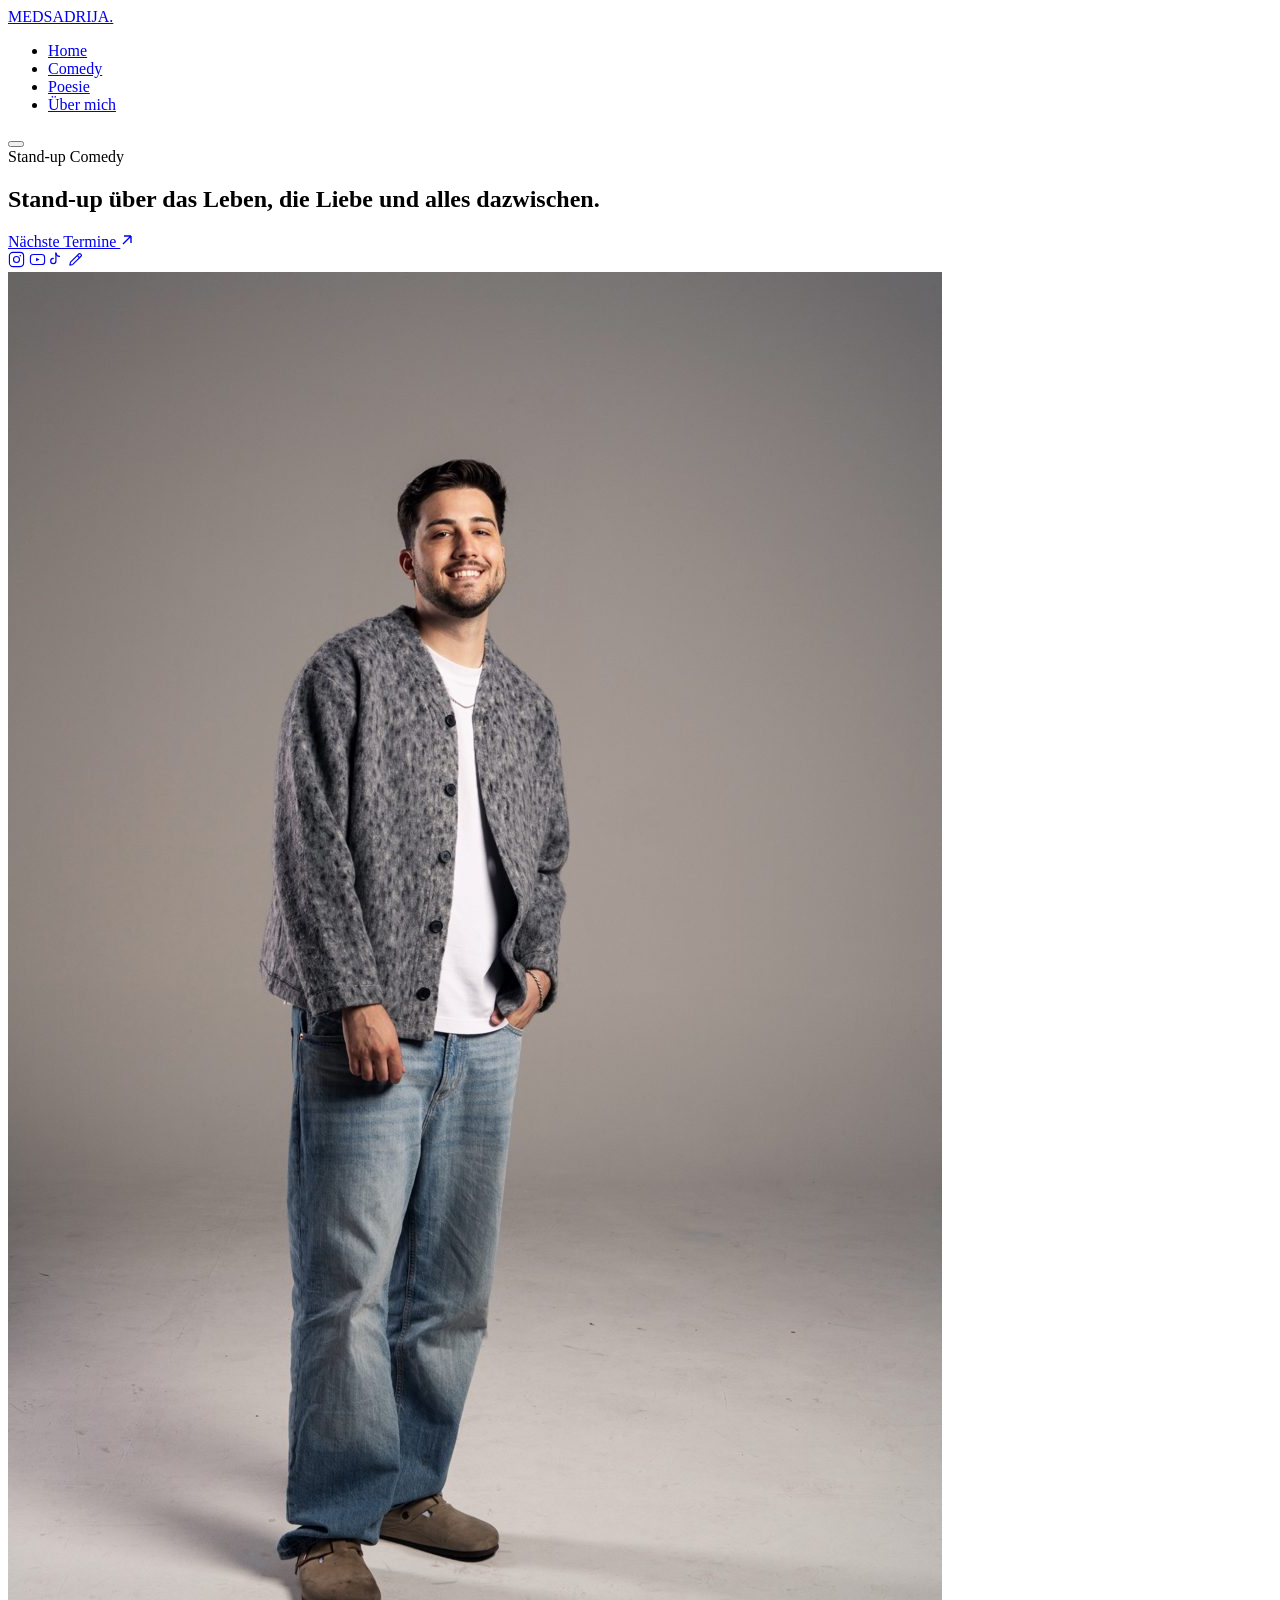
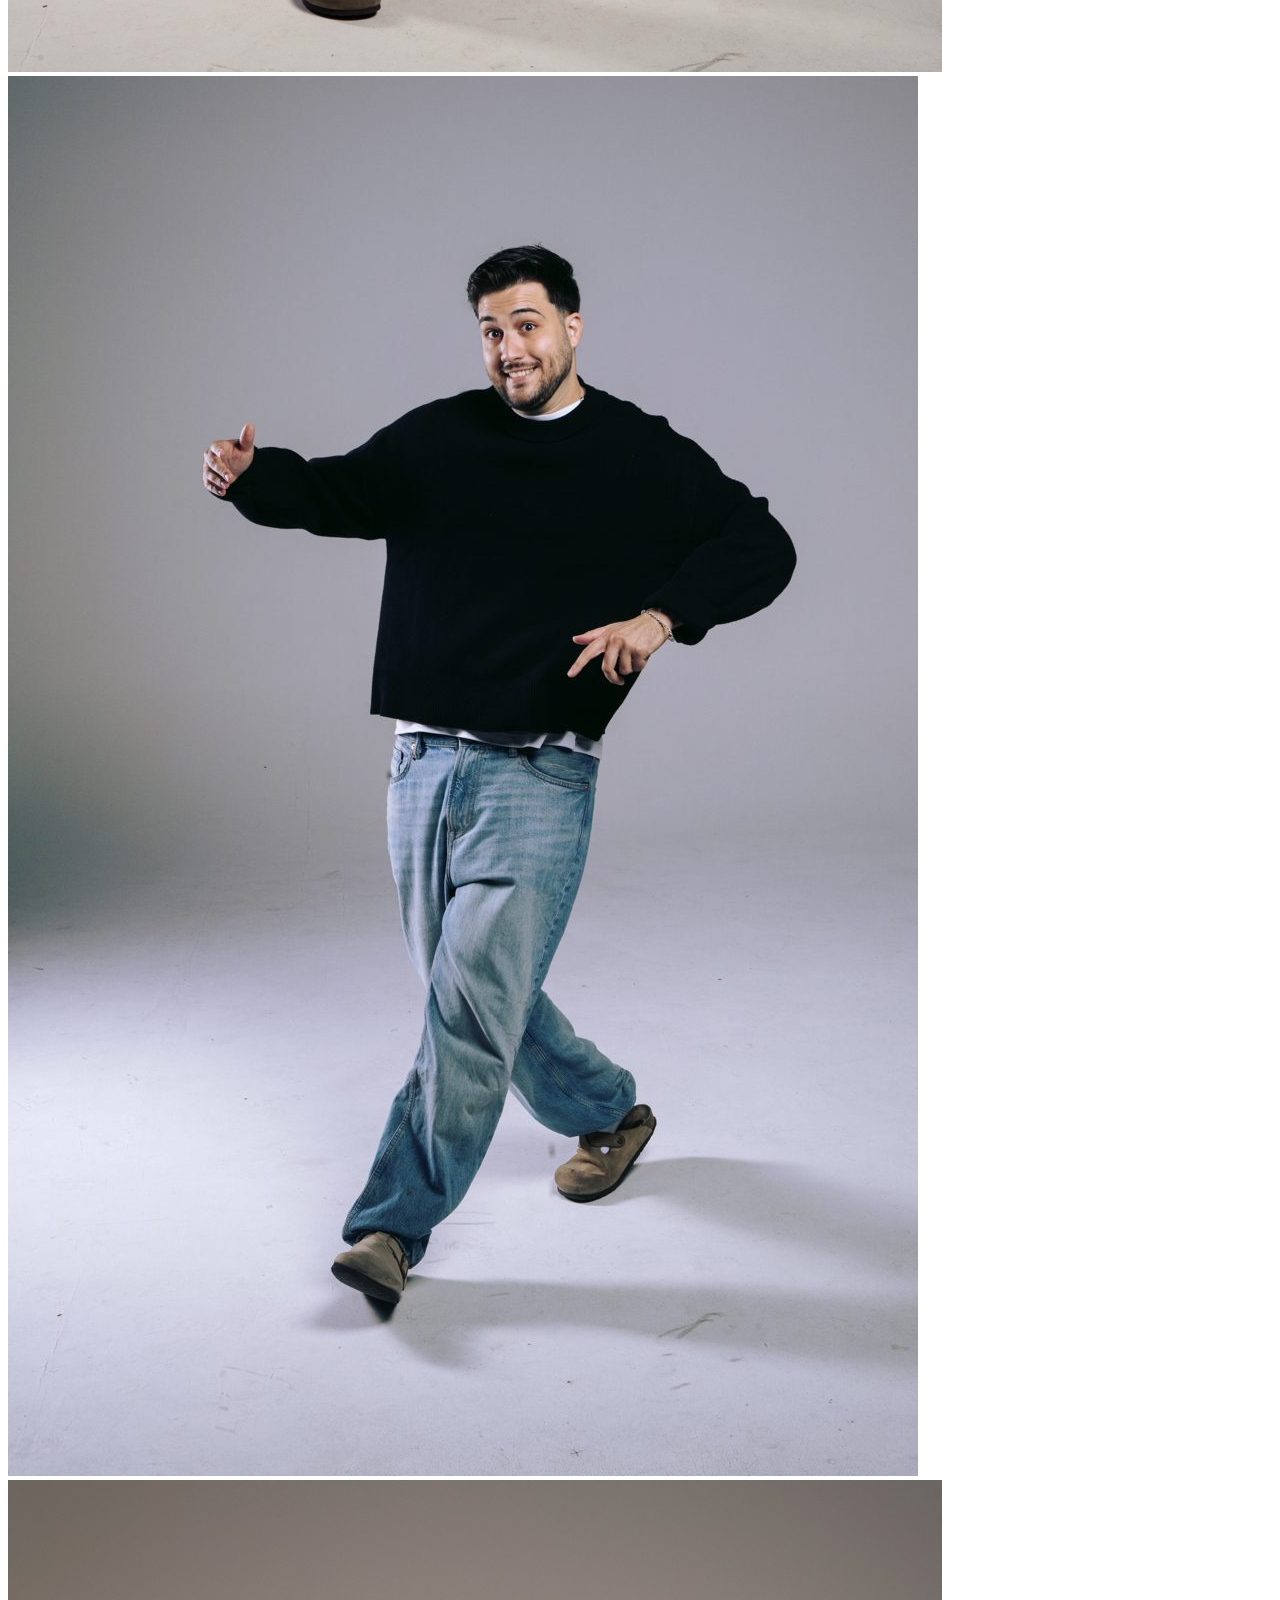
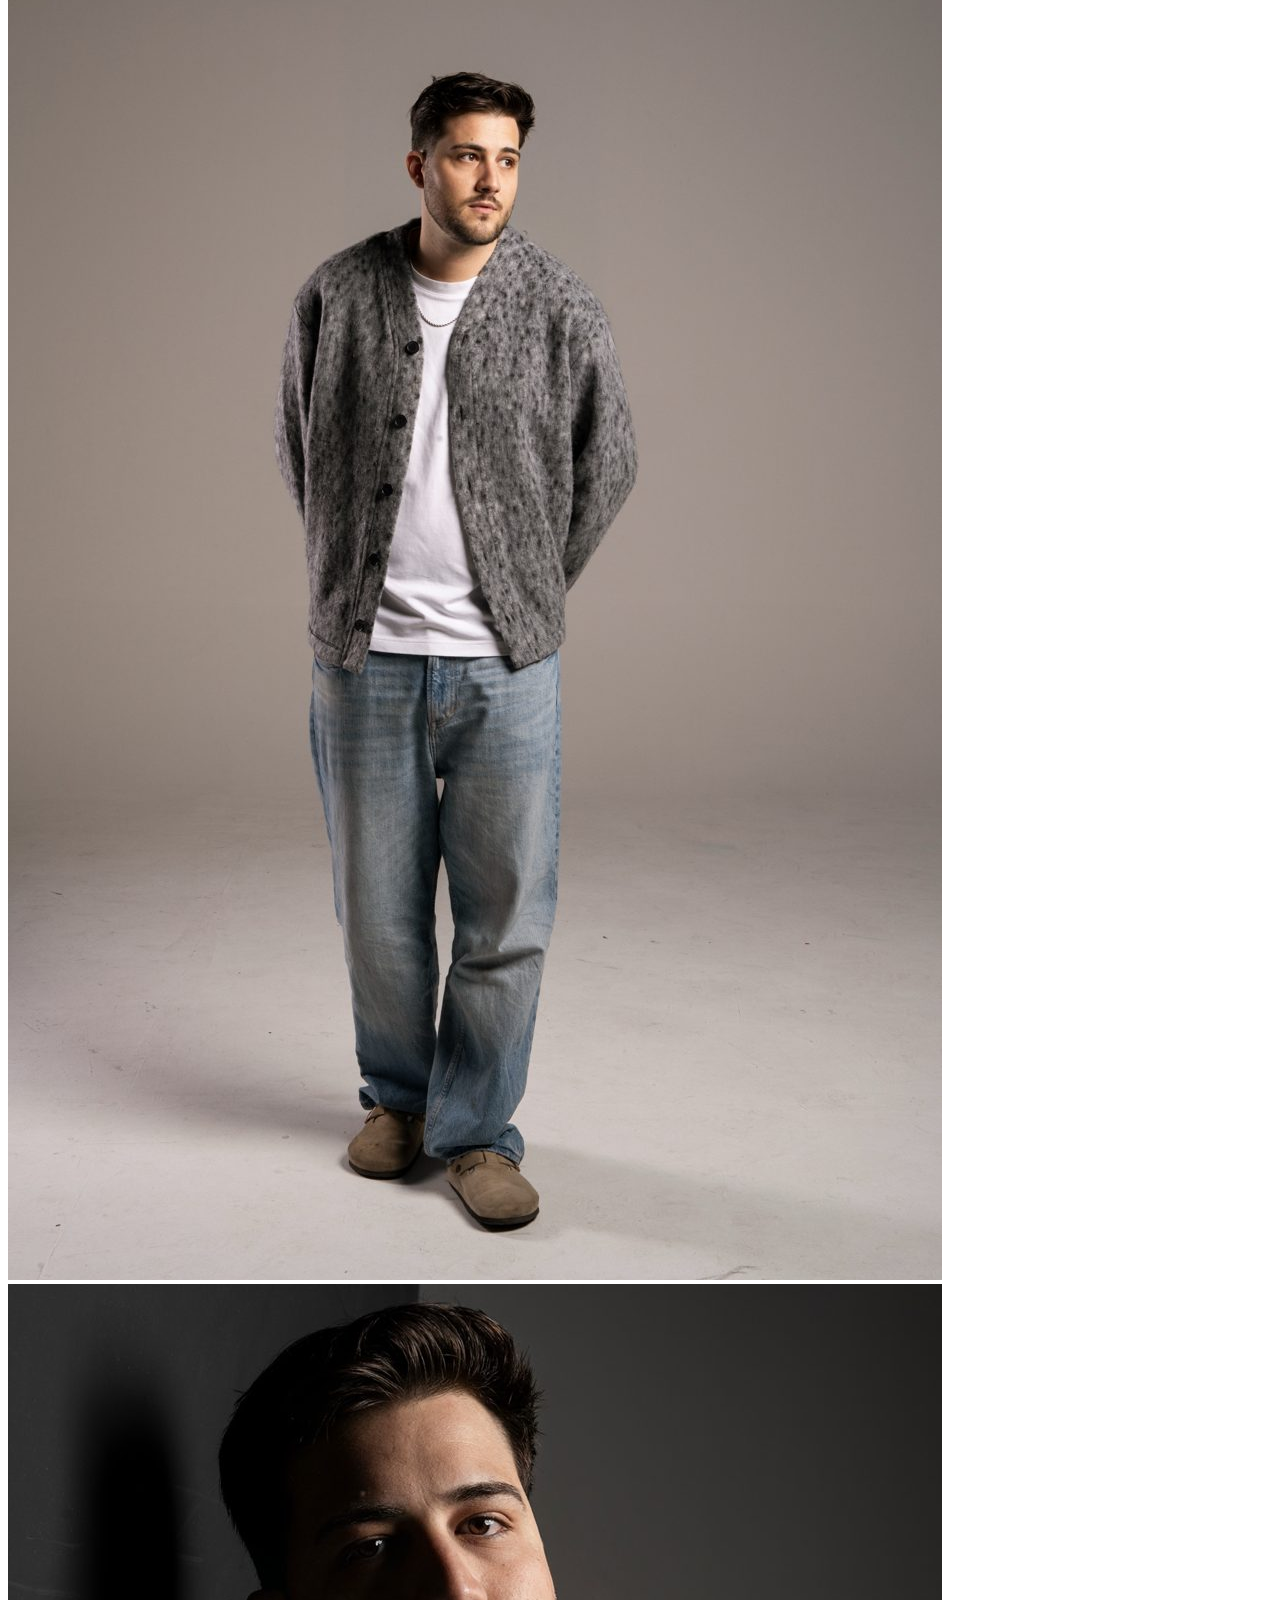
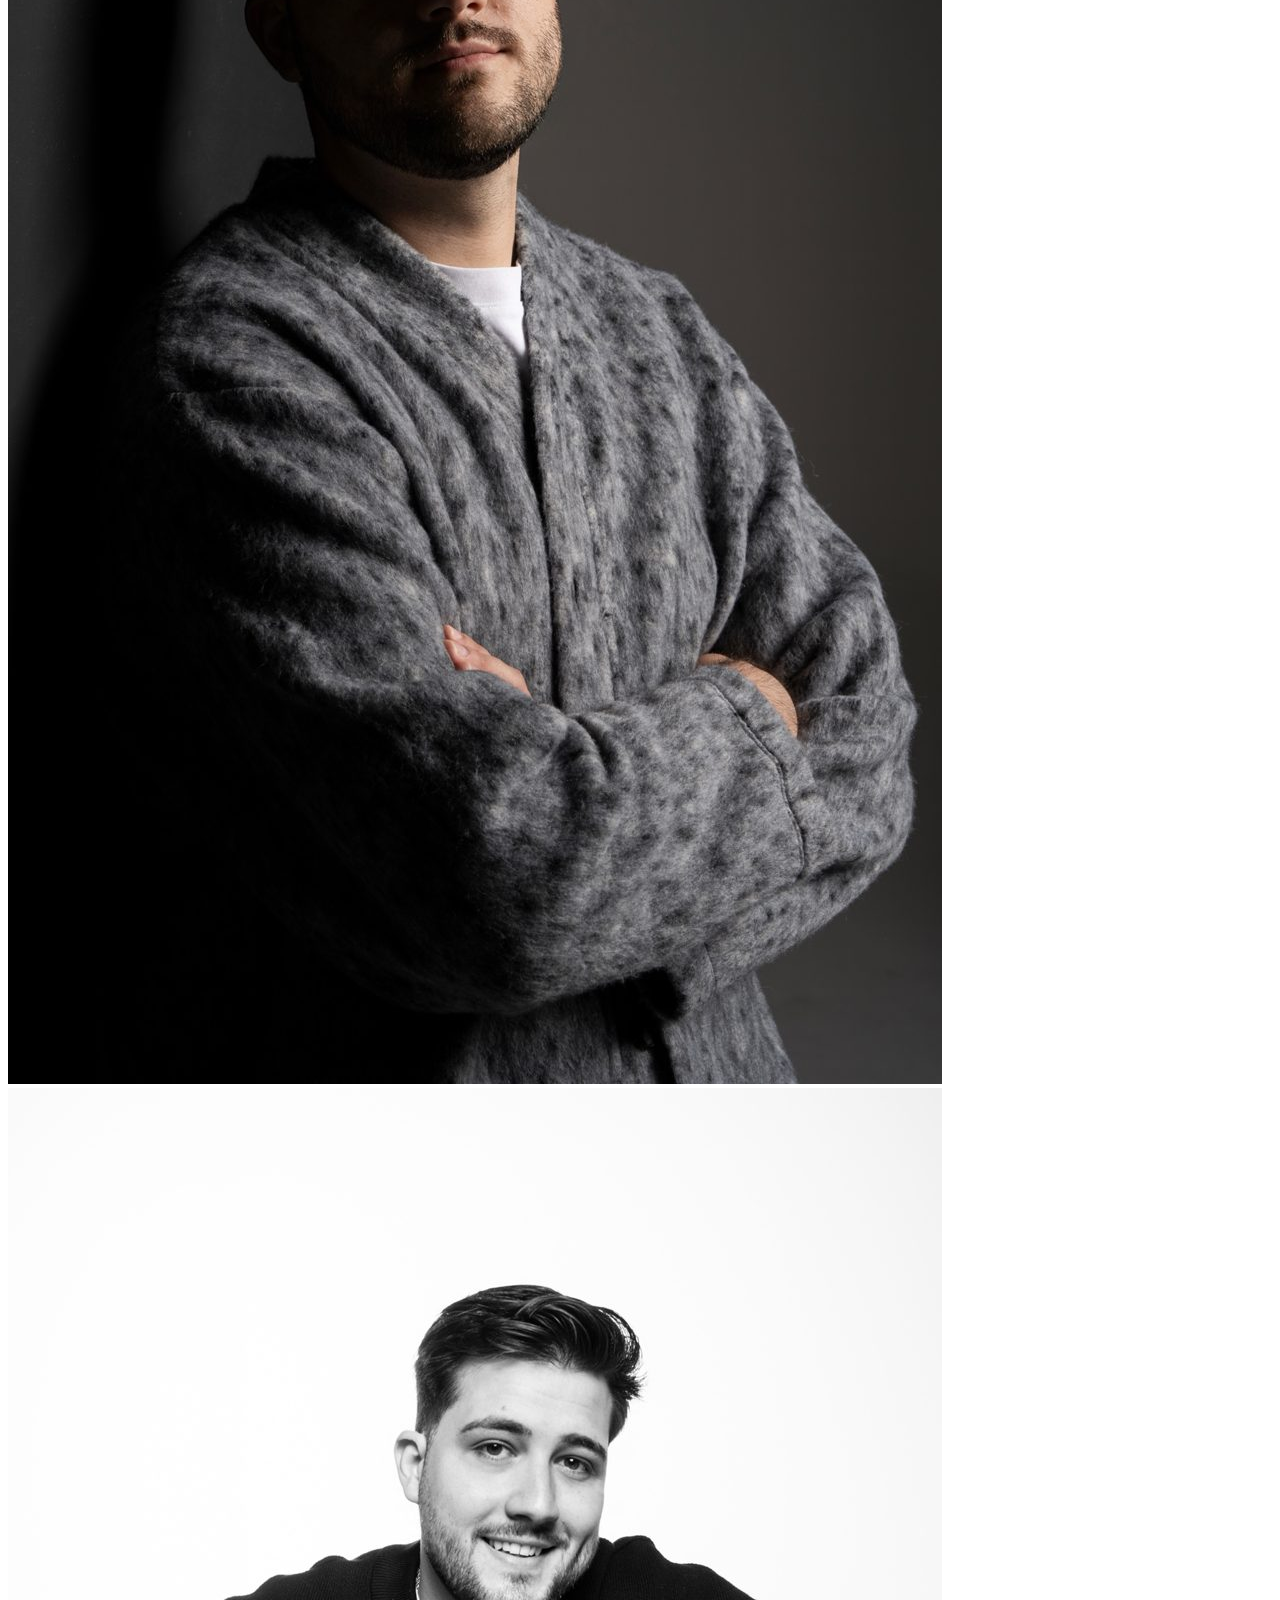
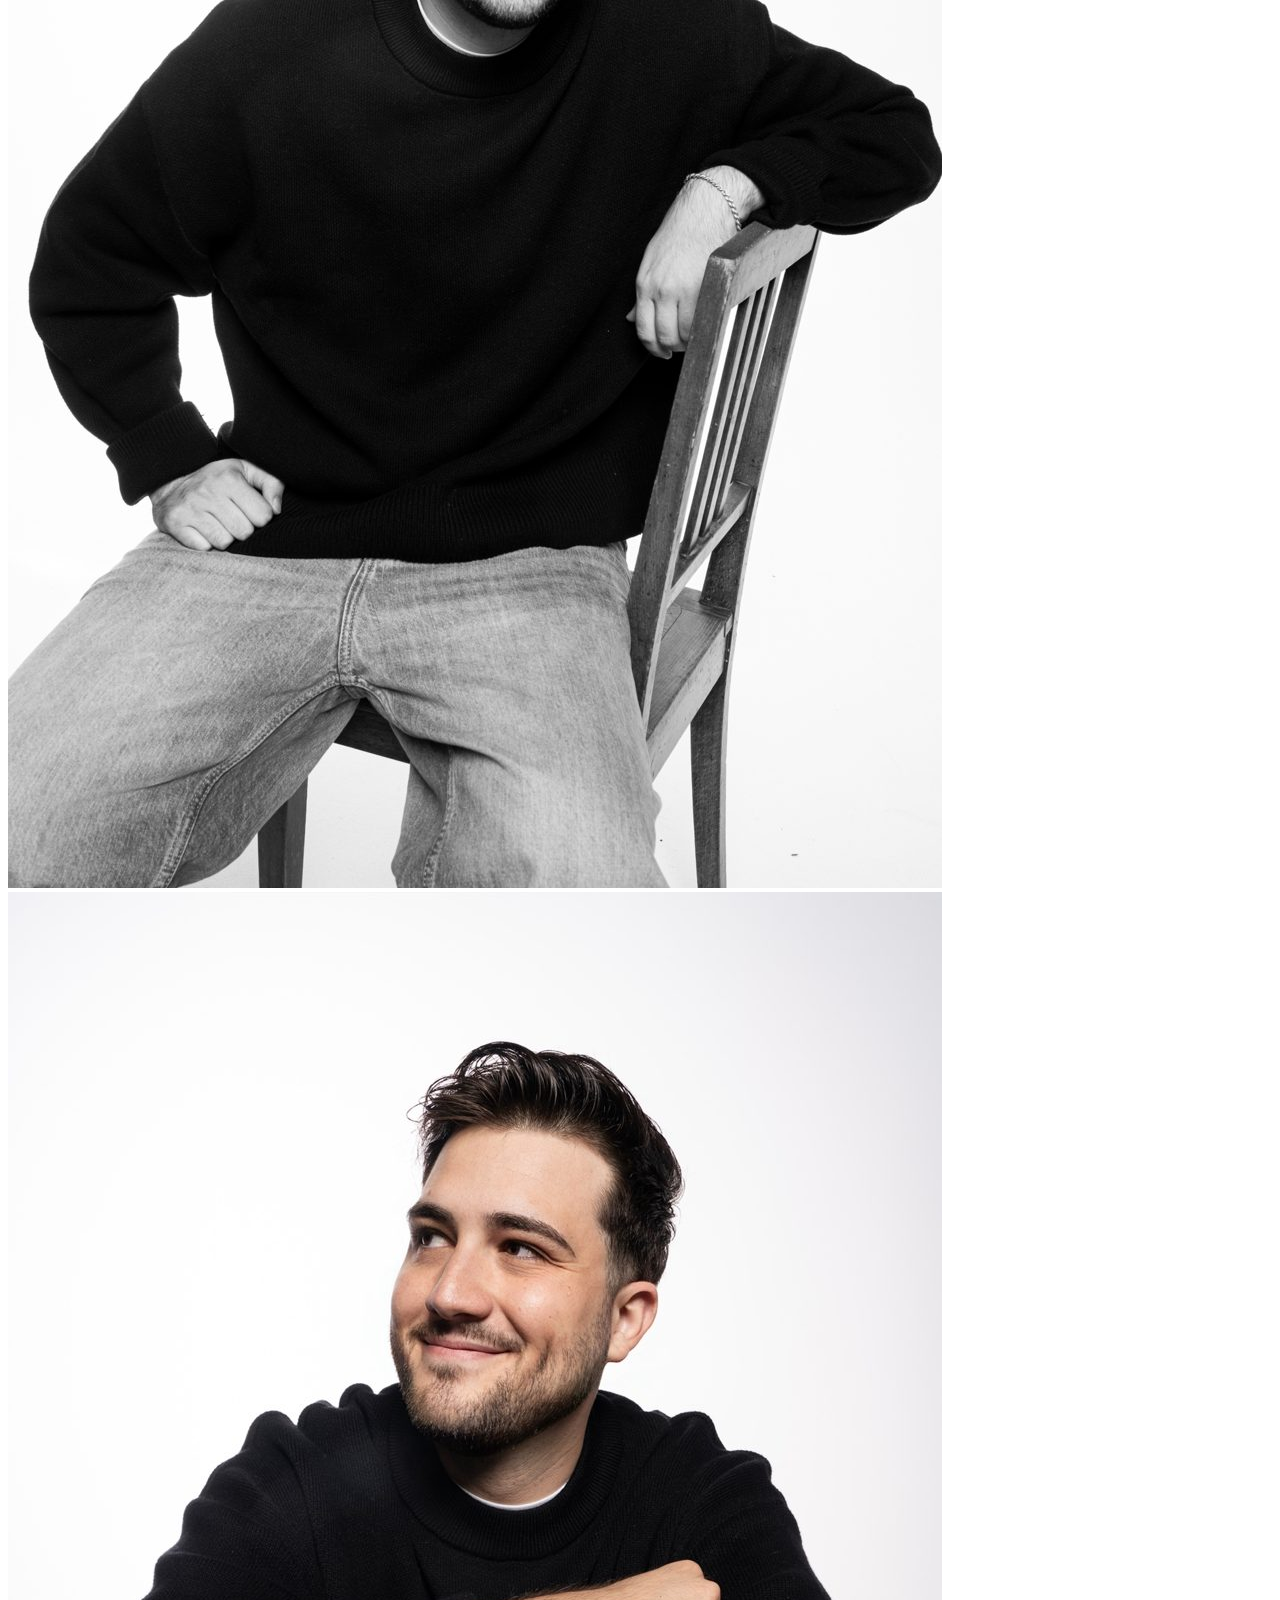
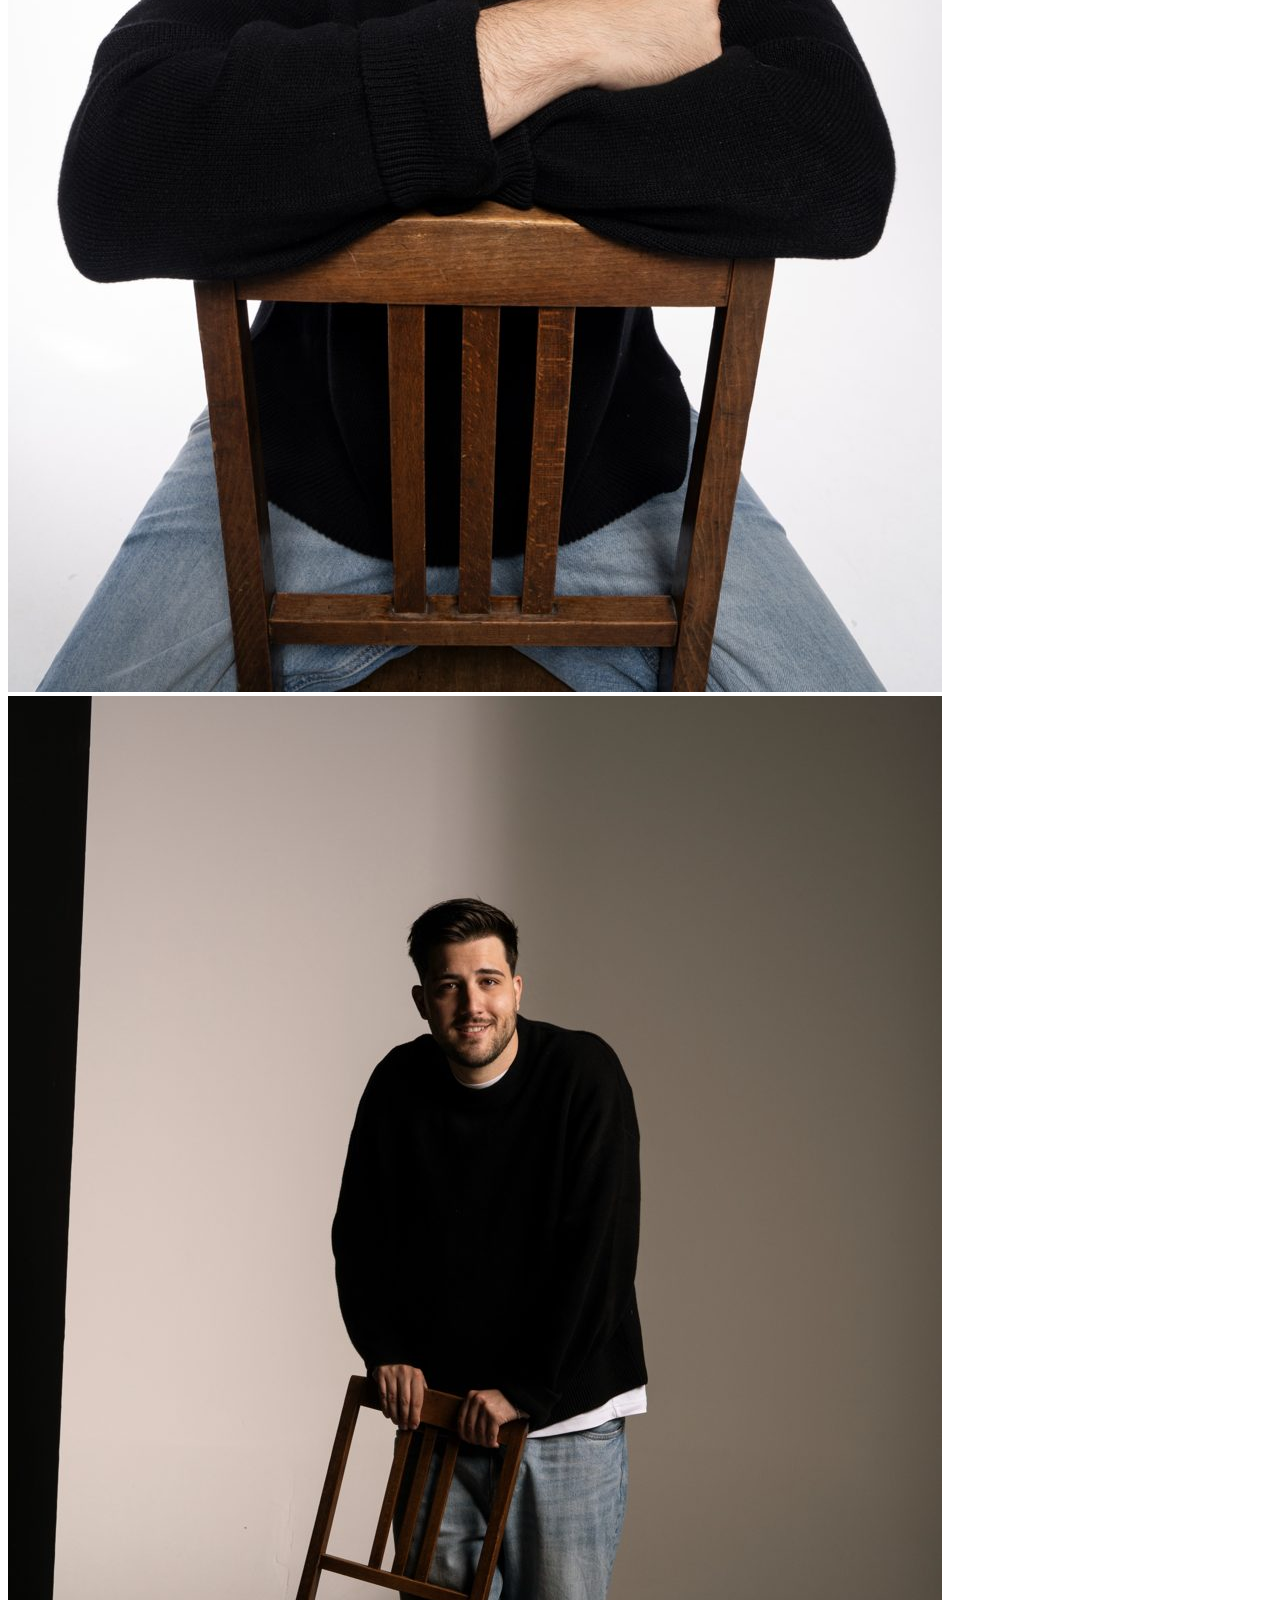
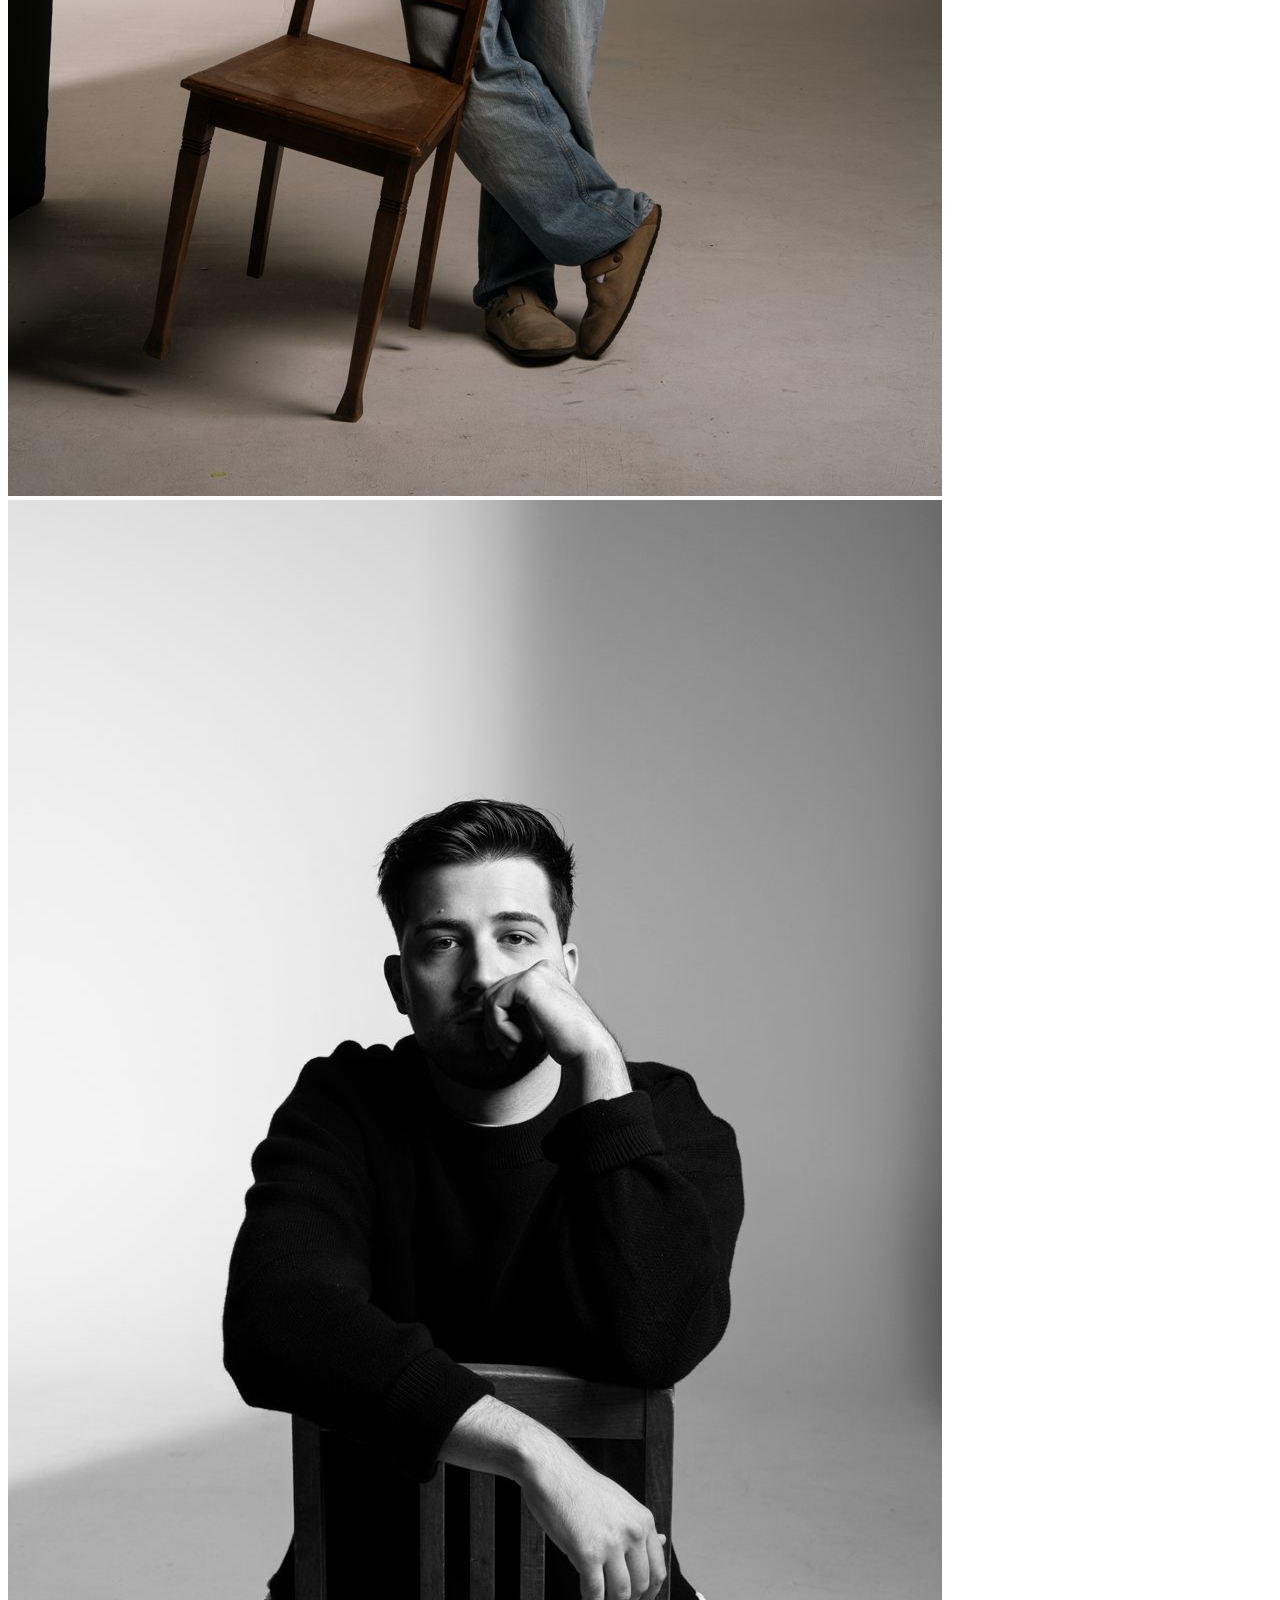
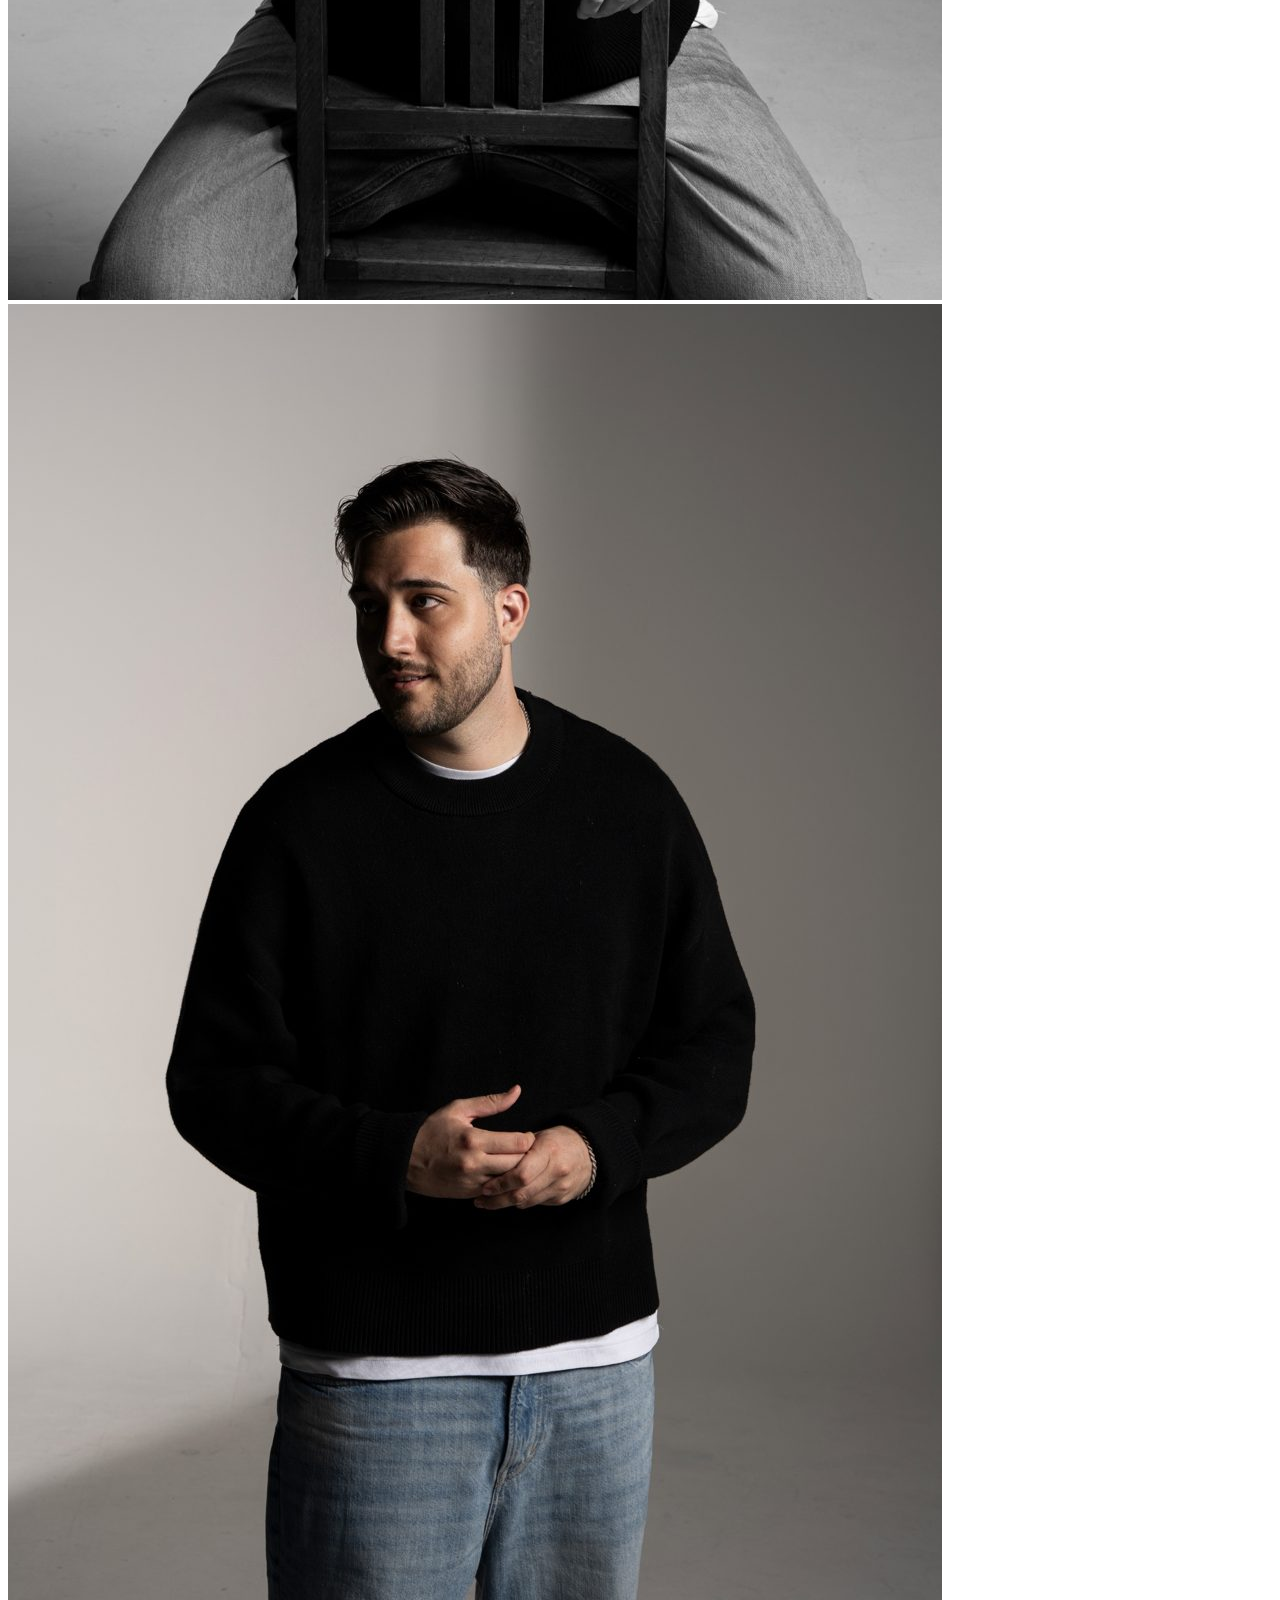
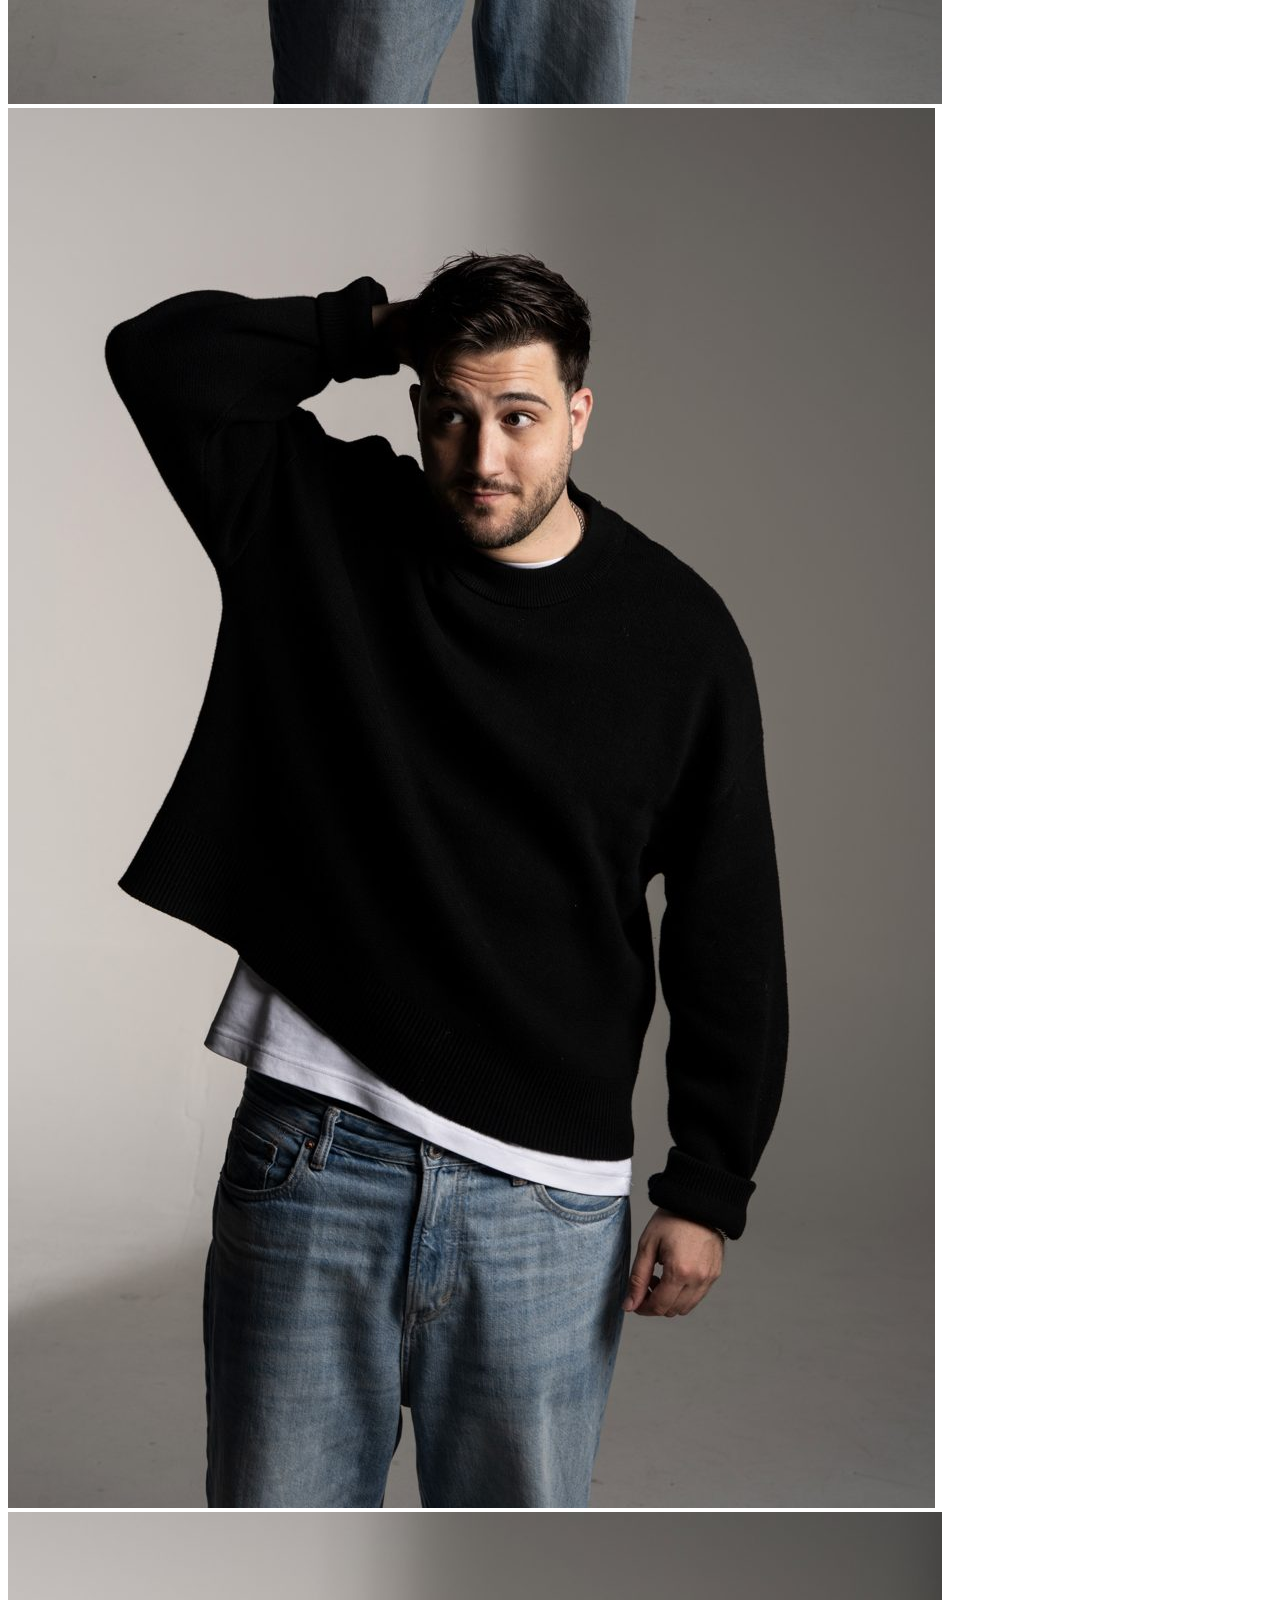
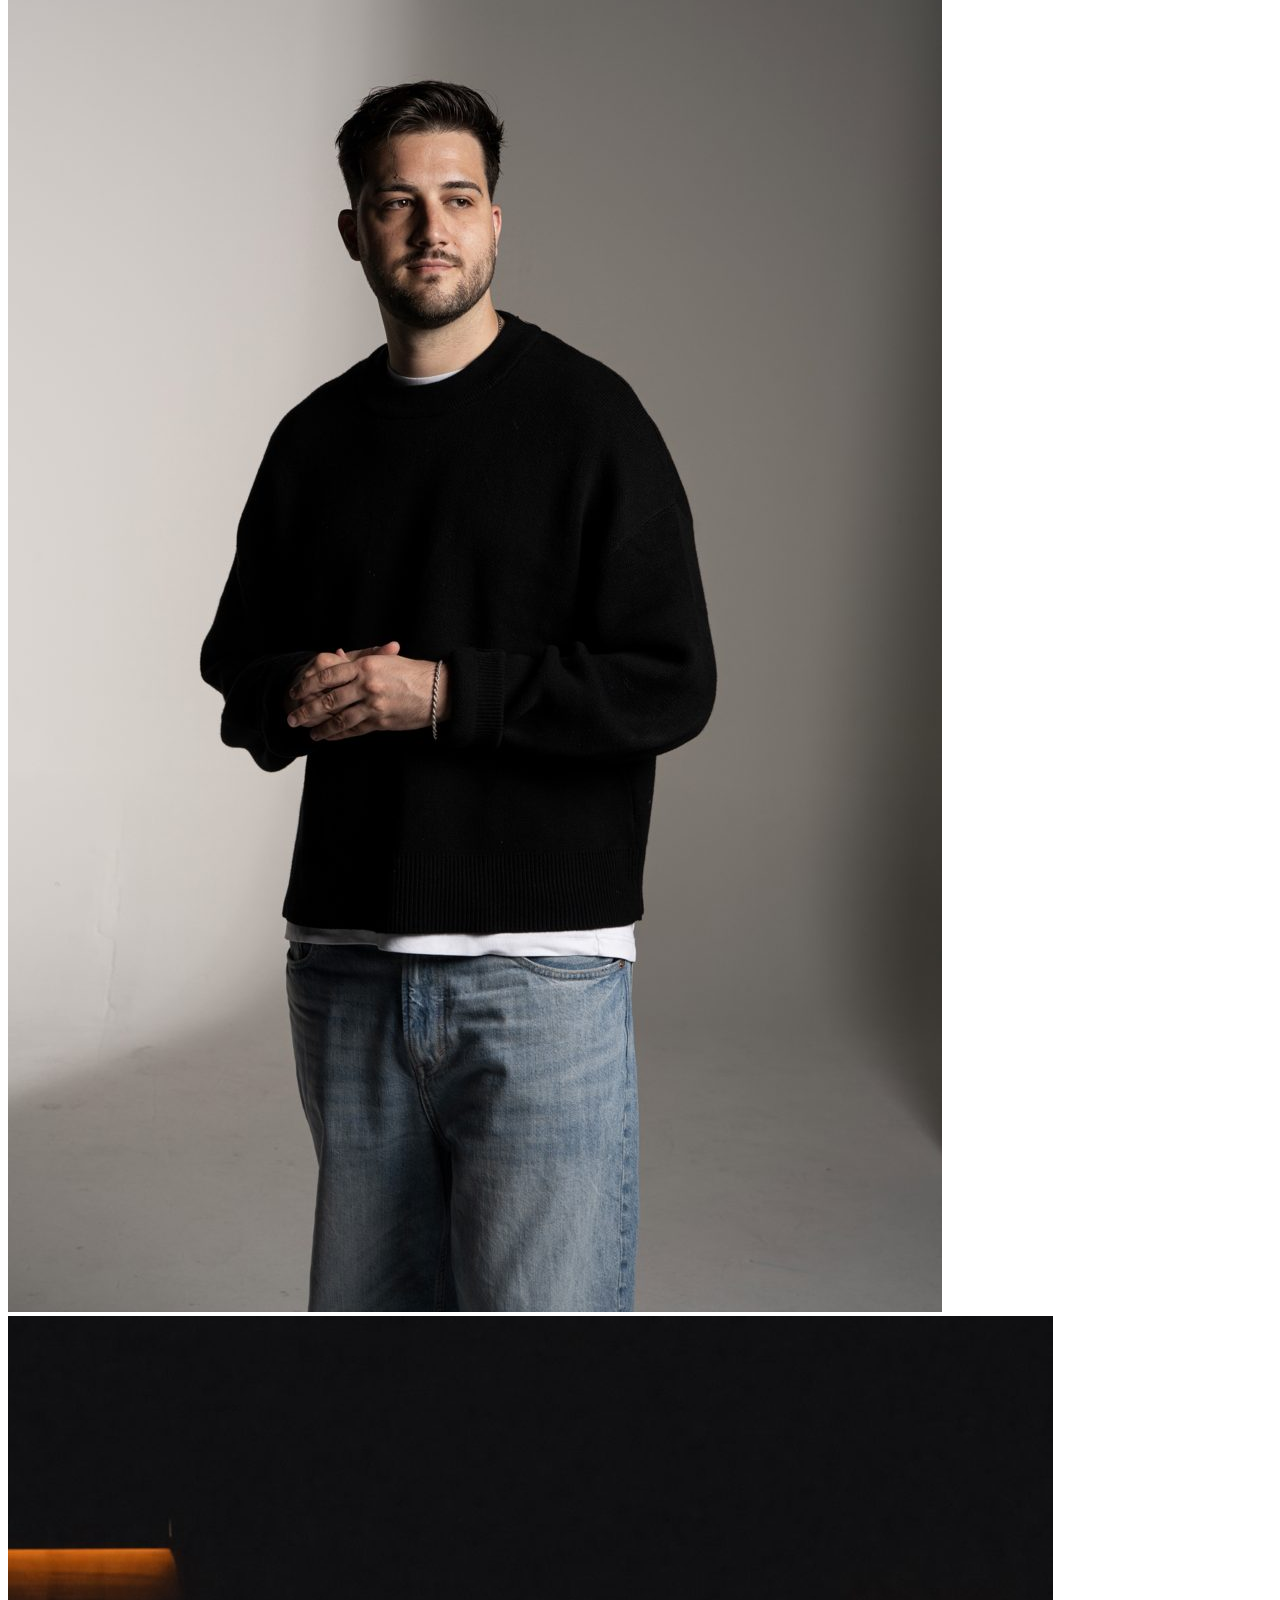
==== commit 700cb7d3: "TikTok-Link in Social-Icons ergänzt Co-Authored-By: Claude Sonnet 5.5 <noreply@anthropic.com>" ====
--- a/index.html
+++ b/index.html
@@ -38,7 +38,7 @@
       </div>
       <div class="social-row">
         <a href="https://www.instagram.com/med.sadrija/" target="_blank" rel="noopener" aria-label="Instagram"><svg width="17" height="17" viewBox="0 0 24 24" fill="none"><rect x="2" y="2" width="20" height="20" rx="5" stroke="currentColor" stroke-width="1.6"/><circle cx="12" cy="12" r="4.2" stroke="currentColor" stroke-width="1.6"/><circle cx="17.4" cy="6.6" r="1.1" fill="currentColor"/></svg></a>
-        <a href="#" aria-label="YouTube"><svg width="17" height="17" viewBox="0 0 24 24" fill="none"><rect x="2" y="5" width="20" height="14" rx="4" stroke="currentColor" stroke-width="1.6"/><path d="M10 9.5L15 12L10 14.5V9.5Z" fill="currentColor"/></svg></a>
+        <a href="#" aria-label="YouTube"><svg width="17" height="17" viewBox="0 0 24 24" fill="none"><rect x="2" y="5" width="20" height="14" rx="4" stroke="currentColor" stroke-width="1.6"/><path d="M10 9.5L15 12L10 14.5V9.5Z" fill="currentColor"/></svg></a><a href="https://www.tiktok.com/@med.sadrija" target="_blank" rel="noopener" aria-label="TikTok"><svg width="17" height="17" viewBox="0 0 24 24" fill="none"><path d="M14 3v11.2a3.7 3.7 0 1 1-3.7-3.7" stroke="currentColor" stroke-width="1.7" stroke-linecap="round"/><path d="M14 3c.3 2.6 2 4.4 5 4.6" stroke="currentColor" stroke-width="1.7" stroke-linecap="round"/></svg></a>
       <a href="https://www.instagram.com/medsadrija.poem/" target="_blank" rel="noopener" aria-label="Poesie auf Instagram" title="Poesie auf Instagram"><svg width="17" height="17" viewBox="0 0 24 24" fill="none"><path d="M4 20l1-4.2L16.6 4.2a1.8 1.8 0 0 1 2.5 0l.7.7a1.8 1.8 0 0 1 0 2.5L8.2 19 4 20Z" stroke="currentColor" stroke-width="1.6" stroke-linejoin="round"/><path d="M14.5 6.3l3.2 3.2" stroke="currentColor" stroke-width="1.6"/></svg></a></div>
     </div>
 
@@ -64,7 +64,7 @@
     <span class="footer-logo">MEDSADRIJA.</span>
     <div class="footer-contact">
       <a href="mailto:management@maurio.de">Management: management@maurio.de</a>
-      <div class="social-row"><a href="https://www.instagram.com/med.sadrija/" target="_blank" rel="noopener" aria-label="Instagram"><svg width="17" height="17" viewBox="0 0 24 24" fill="none"><rect x="2" y="2" width="20" height="20" rx="5" stroke="currentColor" stroke-width="1.6"/><circle cx="12" cy="12" r="4.2" stroke="currentColor" stroke-width="1.6"/><circle cx="17.4" cy="6.6" r="1.1" fill="currentColor"/></svg></a><a href="https://www.youtube.com/@medsadrija" target="_blank" rel="noopener" aria-label="YouTube"><svg width="17" height="17" viewBox="0 0 24 24" fill="none"><rect x="2" y="5" width="20" height="14" rx="4" stroke="currentColor" stroke-width="1.6"/><path d="M10 9.5L15 12L10 14.5V9.5Z" fill="currentColor"/></svg></a><a href="https://www.instagram.com/medsadrija.poem/" target="_blank" rel="noopener" aria-label="Poesie auf Instagram" title="Poesie auf Instagram"><svg width="17" height="17" viewBox="0 0 24 24" fill="none"><path d="M4 20l1-4.2L16.6 4.2a1.8 1.8 0 0 1 2.5 0l.7.7a1.8 1.8 0 0 1 0 2.5L8.2 19 4 20Z" stroke="currentColor" stroke-width="1.6" stroke-linejoin="round"/><path d="M14.5 6.3l3.2 3.2" stroke="currentColor" stroke-width="1.6"/></svg></a></div>
+      <div class="social-row"><a href="https://www.instagram.com/med.sadrija/" target="_blank" rel="noopener" aria-label="Instagram"><svg width="17" height="17" viewBox="0 0 24 24" fill="none"><rect x="2" y="2" width="20" height="20" rx="5" stroke="currentColor" stroke-width="1.6"/><circle cx="12" cy="12" r="4.2" stroke="currentColor" stroke-width="1.6"/><circle cx="17.4" cy="6.6" r="1.1" fill="currentColor"/></svg></a><a href="https://www.youtube.com/@medsadrija" target="_blank" rel="noopener" aria-label="YouTube"><svg width="17" height="17" viewBox="0 0 24 24" fill="none"><rect x="2" y="5" width="20" height="14" rx="4" stroke="currentColor" stroke-width="1.6"/><path d="M10 9.5L15 12L10 14.5V9.5Z" fill="currentColor"/></svg></a><a href="https://www.tiktok.com/@med.sadrija" target="_blank" rel="noopener" aria-label="TikTok"><svg width="17" height="17" viewBox="0 0 24 24" fill="none"><path d="M14 3v11.2a3.7 3.7 0 1 1-3.7-3.7" stroke="currentColor" stroke-width="1.7" stroke-linecap="round"/><path d="M14 3c.3 2.6 2 4.4 5 4.6" stroke="currentColor" stroke-width="1.7" stroke-linecap="round"/></svg></a><a href="https://www.instagram.com/medsadrija.poem/" target="_blank" rel="noopener" aria-label="Poesie auf Instagram" title="Poesie auf Instagram"><svg width="17" height="17" viewBox="0 0 24 24" fill="none"><path d="M4 20l1-4.2L16.6 4.2a1.8 1.8 0 0 1 2.5 0l.7.7a1.8 1.8 0 0 1 0 2.5L8.2 19 4 20Z" stroke="currentColor" stroke-width="1.6" stroke-linejoin="round"/><path d="M14.5 6.3l3.2 3.2" stroke="currentColor" stroke-width="1.6"/></svg></a></div>
     </div>
     <span class="footer-copy">© 2025 medsadrija. – alle Rechte vorbehalten.</span>
     <nav class="footer-links">
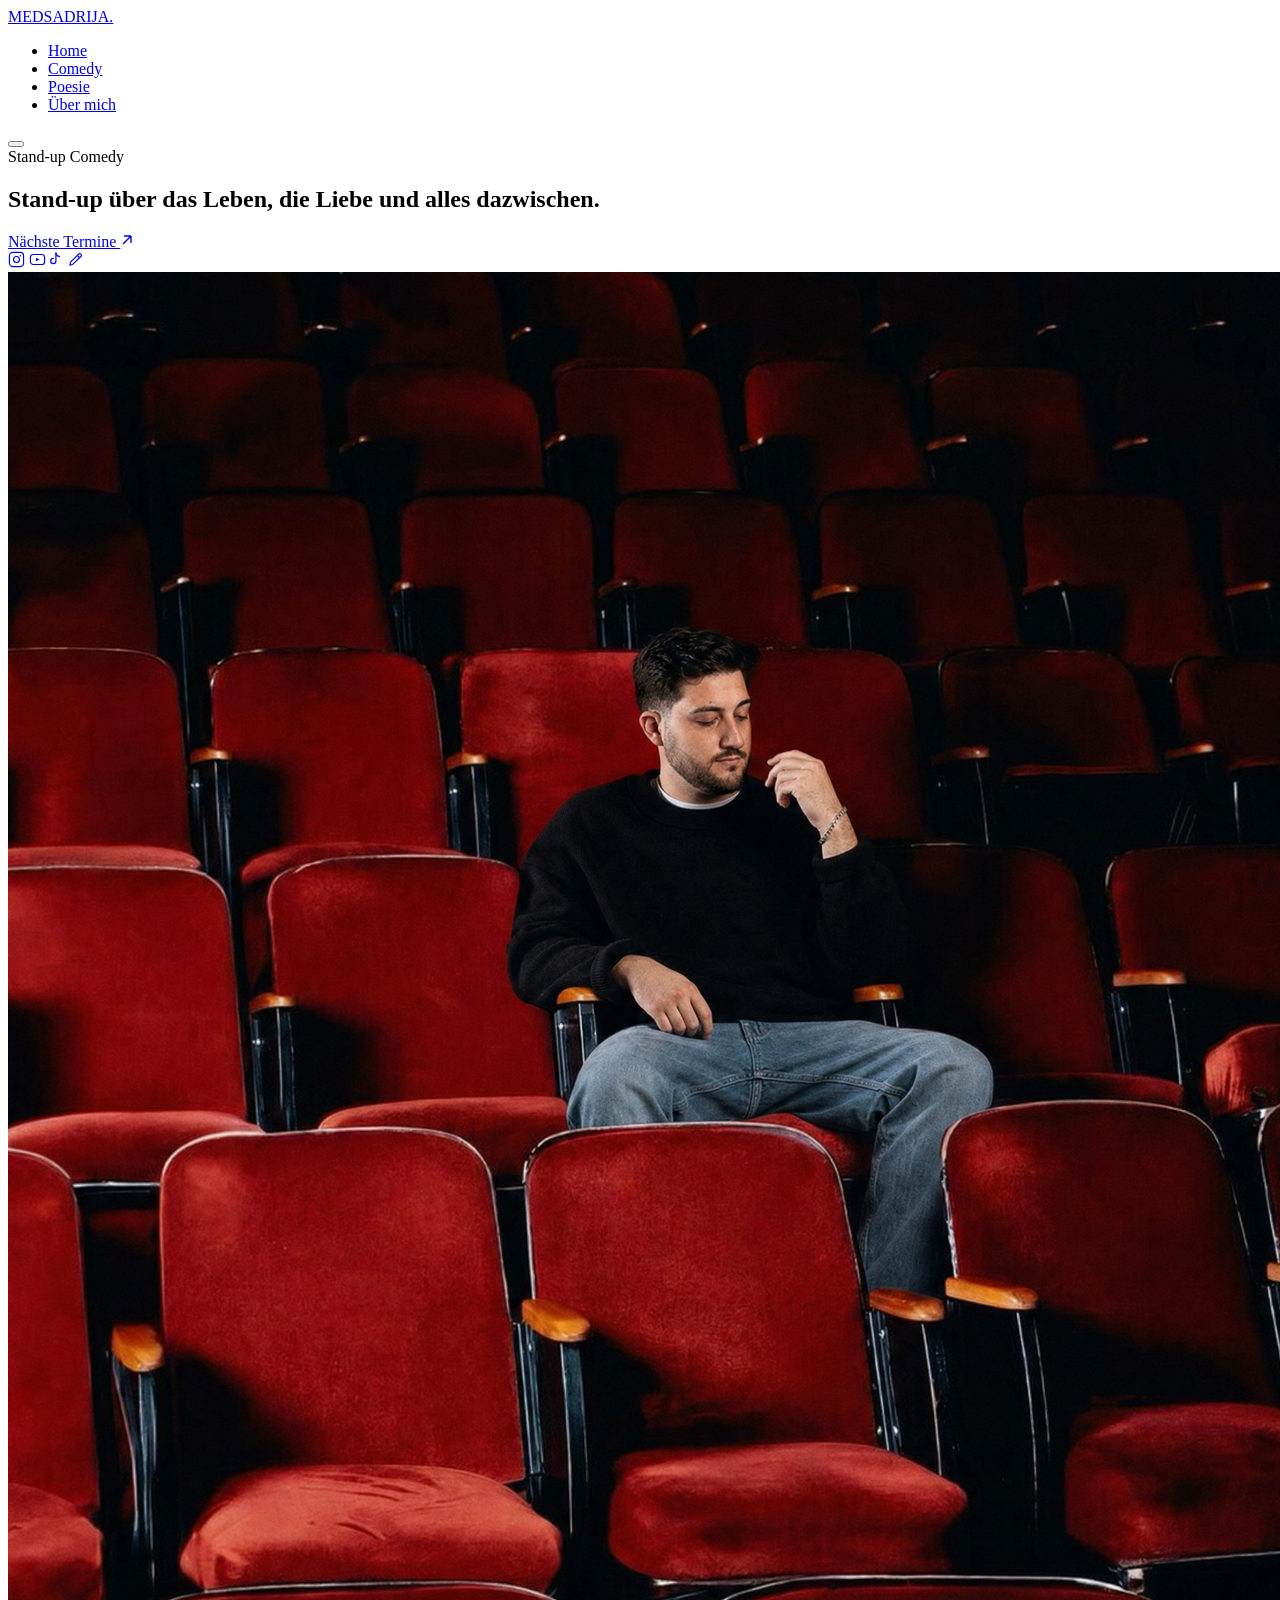
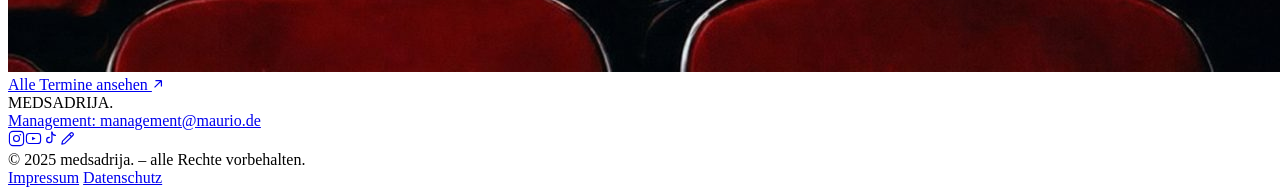
==== commit 16e91e1e: "Home zeigt nur Bild 13, Poesie nur Bild 08 Co-Authored-By: Claude Sonnet 5.5 <noreply@anthropic.com>" ====
--- a/index.html
+++ b/index.html
@@ -44,7 +44,7 @@
 
     <div class="hero__visual">
       <div class="hero__figure">
-        <div class="hero-slider" data-hero-slider></div>
+        <div class="hero-slider" data-hero-slider data-images="13"></div>
       </div>
       <div class="hero__panel">
         <div>
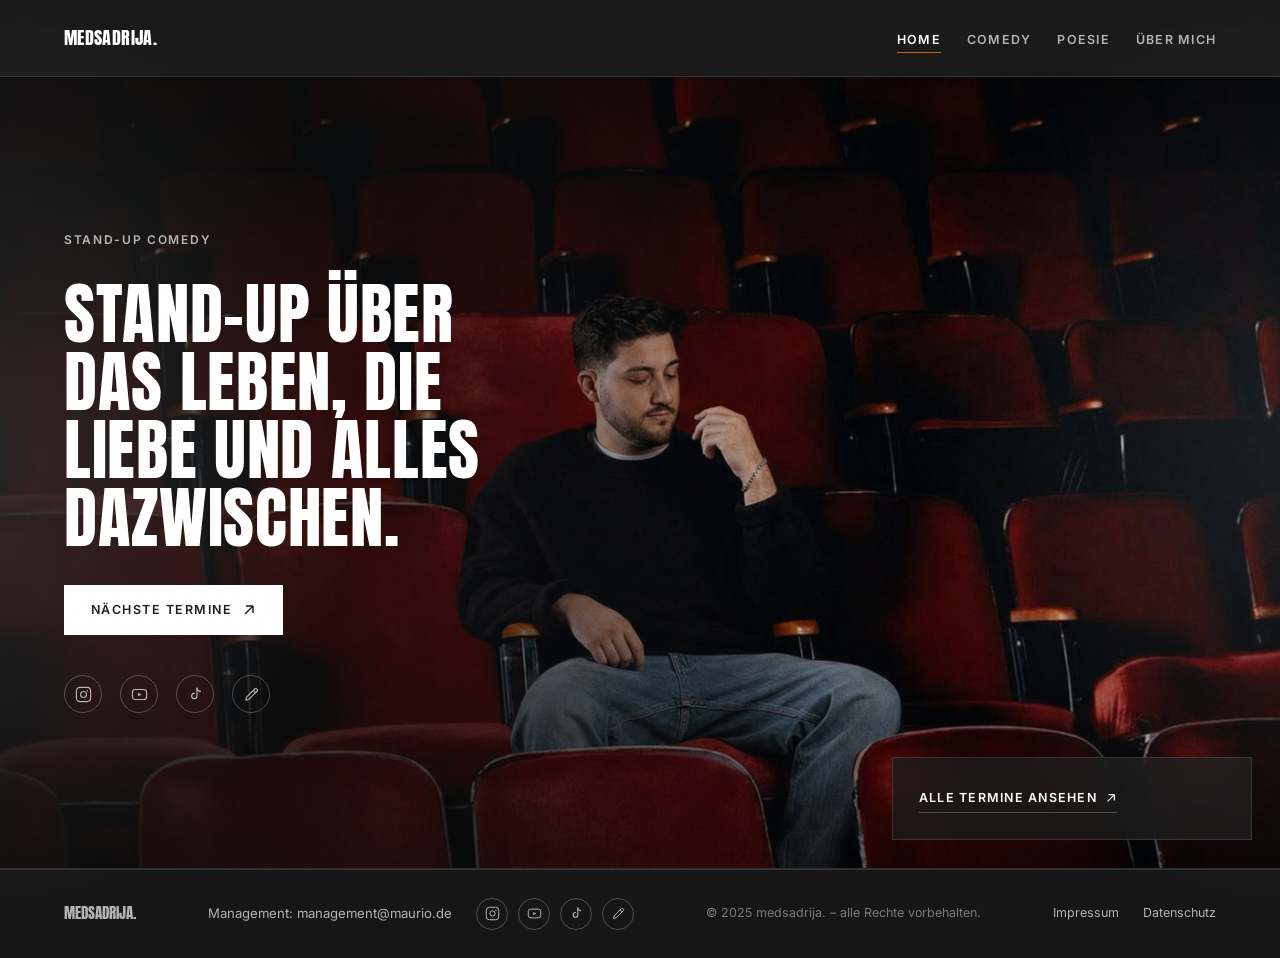
==== commit 1c3cb961: "Home: Hero-Bild full bleed über beide Hälften Co-Authored-By: Claude Sonnet 5.5 <noreply@anthropic.c" ====
--- a/index.html
+++ b/index.html
@@ -26,7 +26,7 @@
 </header>
 
 <main>
-  <section class="hero">
+  <section class="hero hero--fullbleed">
     <div class="hero__content">
       <span class="eyebrow">Stand-up Comedy</span>
       <h1 class="hero__title">Stand-up über das Leben, die Liebe und alles dazwischen.</h1>
--- a/css/style.css
+++ b/css/style.css
@@ -0,0 +1,1554 @@
+/* ============================================
+   MEDSADRIJA. — Design System
+   ============================================ */
+
+@import url('https://fonts.googleapis.com/css2?family=Anton&family=Inter:wght@400;500;600;700&display=swap');
+
+:root {
+  --bg: #161616;
+  --bg-alt: #1f1f1f;
+  --bg-elevated: #262626;
+  --text: #ffffff;
+  --text-dim: #b3b3b3;
+  --text-dimmer: #7a7a7a;
+  --accent: #cd6600;
+  --accent-dim: #a35200;
+  --border: rgba(255, 255, 255, 0.12);
+  --border-strong: rgba(255, 255, 255, 0.24);
+  --font-display: 'Anton', 'Arial Narrow', sans-serif;
+  --font-body: 'Inter', -apple-system, BlinkMacSystemFont, sans-serif;
+  --max-width: 1440px;
+  --gutter: clamp(24px, 5vw, 64px);
+  --ease: cubic-bezier(0.16, 1, 0.3, 1);
+}
+
+* { margin: 0; padding: 0; box-sizing: border-box; }
+
+html { scroll-behavior: smooth; }
+
+@media (prefers-reduced-motion: reduce) {
+  html { scroll-behavior: auto; }
+  *, *::before, *::after {
+    animation-duration: 0.01ms !important;
+    animation-iteration-count: 1 !important;
+    transition-duration: 0.01ms !important;
+    scroll-behavior: auto !important;
+  }
+}
+
+body {
+  background: var(--bg);
+  color: var(--text);
+  font-family: var(--font-body);
+  line-height: 1.5;
+  min-height: 100vh;
+  position: relative;
+  overflow-x: hidden;
+}
+
+/* matte background — soft fog drifting in from the left and right edges */
+body::before {
+  content: '';
+  position: fixed;
+  inset: 0;
+  z-index: 999;
+  pointer-events: none;
+  background:
+    radial-gradient(ellipse 42% 75% at 0% 50%, rgba(255,255,255,0.10), transparent 70%),
+    radial-gradient(ellipse 42% 75% at 100% 50%, rgba(255,255,255,0.10), transparent 70%);
+}
+
+img { max-width: 100%; display: block; }
+a { color: inherit; text-decoration: none; }
+ul { list-style: none; }
+button { font: inherit; color: inherit; background: none; border: none; cursor: pointer; }
+input, textarea { font: inherit; color: inherit; }
+
+.container {
+  max-width: var(--max-width);
+  margin: 0 auto;
+  padding: 0 var(--gutter);
+}
+
+.eyebrow {
+  font-size: 0.75rem;
+  font-weight: 600;
+  letter-spacing: 0.14em;
+  text-transform: uppercase;
+  color: var(--text-dim);
+}
+
+h1, h2, h3 {
+  font-family: var(--font-display);
+  font-weight: 400;
+  text-transform: uppercase;
+  letter-spacing: 0.01em;
+  line-height: 1.02;
+}
+
+/* ============================================
+   Buttons
+   ============================================ */
+
+.btn {
+  display: inline-flex;
+  align-items: center;
+  gap: 10px;
+  padding: 15px 26px;
+  border: 1px solid var(--border-strong);
+  font-size: 0.78rem;
+  font-weight: 600;
+  letter-spacing: 0.12em;
+  text-transform: uppercase;
+  color: var(--text);
+  transition: background-color 0.3s var(--ease), border-color 0.3s var(--ease), color 0.3s var(--ease);
+  white-space: nowrap;
+}
+
+.btn svg { transition: transform 0.3s var(--ease); flex-shrink: 0; }
+
+.btn:hover {
+  background: var(--text);
+  border-color: var(--text);
+  color: var(--bg);
+}
+
+.btn:hover svg { transform: translate(3px, -3px); }
+
+.btn--primary {
+  background: var(--text);
+  border-color: var(--text);
+  color: var(--bg);
+}
+
+.btn--primary:hover {
+  background: var(--accent);
+  border-color: var(--accent);
+  color: var(--bg);
+}
+
+.btn--full { width: 100%; justify-content: center; }
+
+.text-link {
+  display: inline-flex;
+  align-items: center;
+  gap: 8px;
+  font-size: 0.78rem;
+  font-weight: 600;
+  letter-spacing: 0.1em;
+  text-transform: uppercase;
+  color: var(--text);
+  padding-bottom: 4px;
+  border-bottom: 1px solid var(--border-strong);
+  transition: color 0.3s var(--ease), border-color 0.3s var(--ease);
+}
+
+.text-link svg { transition: transform 0.3s var(--ease); }
+.text-link:hover { color: var(--accent); border-color: var(--accent); }
+.text-link:hover svg { transform: translate(3px, -3px); }
+
+/* ============================================
+   Header
+   ============================================ */
+
+.site-header {
+  position: sticky;
+  top: 0;
+  z-index: 500;
+  display: flex;
+  align-items: center;
+  justify-content: space-between;
+  padding: 24px var(--gutter);
+  border-bottom: 1px solid var(--border);
+}
+
+/* backdrop-filter lives on a pseudo-element rather than .site-header itself —
+   a filter on the header would make it the containing block for its
+   position:fixed descendants (the mobile nav overlay), breaking inset:0 */
+.site-header::before {
+  content: '';
+  position: absolute;
+  inset: 0;
+  z-index: -1;
+  background: rgba(28, 28, 28, 0.72);
+  backdrop-filter: blur(14px);
+  -webkit-backdrop-filter: blur(14px);
+}
+
+.logo {
+  font-family: var(--font-display);
+  font-size: 1.15rem;
+  letter-spacing: 0.02em;
+  z-index: 501;
+}
+
+.main-nav { display: flex; align-items: center; gap: 32px; }
+
+.nav-links { display: flex; gap: 26px; }
+
+.nav-links a {
+  position: relative;
+  font-size: 0.78rem;
+  font-weight: 600;
+  letter-spacing: 0.1em;
+  text-transform: uppercase;
+  color: var(--text-dim);
+  padding-bottom: 6px;
+  transition: color 0.3s var(--ease);
+}
+
+.nav-links a::after {
+  content: '';
+  position: absolute;
+  left: 0;
+  right: 0;
+  bottom: 0;
+  height: 1px;
+  background: var(--accent);
+  transform: scaleX(0);
+  transform-origin: left;
+  transition: transform 0.35s var(--ease);
+}
+
+.nav-links a:hover { color: var(--text); }
+.nav-links a:hover::after { transform: scaleX(1); }
+
+.nav-links a.active { color: var(--text); }
+.nav-links a.active::after { transform: scaleX(1); }
+
+.header-extra { display: flex; align-items: center; gap: 24px; }
+
+.cart-icon { position: relative; color: var(--text); }
+.cart-icon .cart-count {
+  position: absolute;
+  top: -8px;
+  right: -10px;
+  background: var(--accent);
+  color: var(--bg);
+  font-size: 0.6rem;
+  font-weight: 700;
+  width: 16px;
+  height: 16px;
+  border-radius: 50%;
+  display: flex;
+  align-items: center;
+  justify-content: center;
+}
+
+.nav-toggle {
+  display: none;
+  z-index: 501;
+  width: 28px;
+  height: 20px;
+  position: relative;
+}
+
+.nav-toggle span {
+  position: absolute;
+  left: 0;
+  right: 0;
+  height: 1px;
+  background: var(--text);
+  transition: transform 0.3s var(--ease), opacity 0.3s var(--ease), top 0.3s var(--ease);
+}
+
+.nav-toggle span:nth-child(1) { top: 0; }
+.nav-toggle span:nth-child(2) { top: 9px; }
+.nav-toggle span:nth-child(3) { top: 18px; }
+
+.nav-toggle.is-open span:nth-child(1) { top: 9px; transform: rotate(45deg); }
+.nav-toggle.is-open span:nth-child(2) { opacity: 0; }
+.nav-toggle.is-open span:nth-child(3) { top: 9px; transform: rotate(-45deg); }
+
+/* ============================================
+   Sections / helpers
+   ============================================ */
+
+.section {
+  padding: clamp(64px, 10vw, 120px) var(--gutter);
+}
+
+.section-head {
+  display: flex;
+  align-items: flex-end;
+  justify-content: space-between;
+  gap: 24px;
+  margin-bottom: 40px;
+  flex-wrap: wrap;
+}
+
+/* ============================================
+   Hero (shared spotlight background)
+   ============================================ */
+
+.hero {
+  position: relative;
+  min-height: 88vh;
+  display: grid;
+  grid-template-columns: 1.1fr 0.9fr;
+  align-items: stretch;
+  overflow: hidden;
+  border-bottom: 1px solid var(--border);
+}
+
+.hero__content {
+  position: relative;
+  z-index: 2;
+  padding: clamp(40px, 6vw, 80px) var(--gutter);
+  display: flex;
+  flex-direction: column;
+  justify-content: center;
+  gap: 32px;
+}
+
+.hero__title {
+  font-size: clamp(2.6rem, 5.2vw, 4.6rem);
+  max-width: 14ch;
+}
+
+.hero__lead {
+  color: var(--text-dim);
+  font-size: 1.05rem;
+  max-width: 42ch;
+  line-height: 1.65;
+}
+
+.hero__actions { display: flex; gap: 16px; flex-wrap: wrap; }
+
+.hero__visual {
+  position: relative;
+  background:
+    radial-gradient(ellipse 60% 50% at 65% 30%, rgba(205, 102, 0, 0.16), transparent 60%),
+    linear-gradient(180deg, #262626 0%, #1c1c1c 100%);
+  overflow: hidden;
+}
+
+.hero__visual::before {
+  content: '';
+  position: absolute;
+  inset: 0;
+  background-image:
+    repeating-linear-gradient(90deg, rgba(255,255,255,0.05) 0 1px, transparent 1px 64px);
+  opacity: 0.5;
+}
+
+.hero__visual::after {
+  content: '';
+  position: absolute;
+  width: 140%;
+  height: 140%;
+  left: -20%;
+  top: -20%;
+  background: radial-gradient(circle at 50% 40%, rgba(205,102,0,0.14), transparent 55%);
+  filter: blur(10px);
+  animation: drift 14s ease-in-out infinite alternate;
+}
+
+@keyframes drift {
+  from { transform: translate(0, 0) scale(1); }
+  to { transform: translate(-3%, 2%) scale(1.06); }
+}
+
+.hero__figure {
+  position: absolute;
+  inset: 0;
+  display: flex;
+  align-items: flex-end;
+  justify-content: center;
+}
+
+.silhouette {
+  width: 62%;
+  max-width: 420px;
+  opacity: 0.92;
+  filter: drop-shadow(0 30px 60px rgba(0,0,0,0.6));
+}
+
+.hero__panel {
+  position: absolute;
+  z-index: 2;
+  right: 28px;
+  bottom: 28px;
+  width: min(360px, calc(100% - 56px));
+  padding: 26px;
+  background: rgba(28, 28, 28, 0.78);
+  backdrop-filter: blur(12px);
+  -webkit-backdrop-filter: blur(12px);
+  border: 1px solid var(--border);
+}
+
+.hero__panel-label {
+  font-size: 0.72rem;
+  font-weight: 700;
+  letter-spacing: 0.16em;
+  text-transform: uppercase;
+  color: var(--text-dim);
+  margin-bottom: 16px;
+  display: block;
+}
+
+.social-row {
+  display: flex;
+  gap: 18px;
+  margin-top: 8px;
+}
+
+.social-row a {
+  width: 38px;
+  height: 38px;
+  border: 1px solid var(--border-strong);
+  border-radius: 50%;
+  display: flex;
+  align-items: center;
+  justify-content: center;
+  color: var(--text-dim);
+  transition: all 0.3s var(--ease);
+}
+
+.social-row a:hover {
+  color: var(--bg);
+  background: var(--accent);
+  border-color: var(--accent);
+  transform: translateY(-2px);
+}
+
+/* ============================================
+   Event / text lists
+   ============================================ */
+
+.info-list { display: flex; flex-direction: column; }
+
+.info-list li {
+  display: grid;
+  grid-template-columns: auto 1fr auto;
+  gap: 20px;
+  align-items: center;
+  padding: 16px 0;
+  border-bottom: 1px solid var(--border);
+  transition: padding-left 0.3s var(--ease);
+}
+
+.info-list li:first-child { padding-top: 0; }
+
+.info-list a.info-row {
+  display: grid;
+  grid-template-columns: auto 1fr auto;
+  gap: 20px;
+  align-items: center;
+  padding: 16px 0;
+  border-bottom: 1px solid var(--border);
+  transition: padding-left 0.3s var(--ease), border-color 0.3s var(--ease);
+}
+
+.info-list a.info-row:hover { padding-left: 8px; border-color: var(--border-strong); }
+.info-list a.info-row:hover .row-arrow { transform: translate(3px, -3px); color: var(--accent); }
+.info-list a.info-row:hover .row-date { color: var(--accent); }
+
+.row-date {
+  font-size: 0.82rem;
+  font-weight: 600;
+  color: var(--text-dim);
+  letter-spacing: 0.04em;
+  white-space: nowrap;
+  transition: color 0.3s var(--ease);
+}
+
+.row-index {
+  font-size: 0.82rem;
+  font-weight: 700;
+  color: var(--text-dimmer);
+  font-variant-numeric: tabular-nums;
+}
+
+.row-main strong { display: block; font-size: 0.98rem; font-weight: 600; }
+.row-main span { display: block; font-size: 0.85rem; color: var(--text-dim); margin-top: 2px; }
+
+.row-arrow { color: var(--text-dim); transition: transform 0.3s var(--ease), color 0.3s var(--ease); flex-shrink: 0; }
+
+/* ============================================
+   Page header (non-hero pages)
+   ============================================ */
+
+.page-head {
+  padding: clamp(56px, 8vw, 96px) var(--gutter) 40px;
+  border-bottom: 1px solid var(--border);
+}
+
+.page-head h1 { font-size: clamp(2.2rem, 4.5vw, 3.4rem); }
+
+/* ============================================
+   Shop
+   ============================================ */
+
+.shop-grid {
+  display: grid;
+  grid-template-columns: repeat(auto-fill, minmax(260px, 1fr));
+  gap: 32px;
+}
+
+.product-card {
+  border: 1px solid var(--border);
+  transition: border-color 0.3s var(--ease), transform 0.3s var(--ease);
+}
+
+.product-card:hover { border-color: var(--border-strong); transform: translateY(-4px); }
+
+.product-media {
+  aspect-ratio: 4 / 5;
+  position: relative;
+  overflow: hidden;
+  background: linear-gradient(155deg, #272727 0%, #1c1c1c 70%);
+}
+
+.product-media::after {
+  content: '';
+  position: absolute;
+  inset: 0;
+  background: radial-gradient(ellipse 70% 60% at 50% 20%, rgba(205,102,0,0.14), transparent 60%);
+}
+
+.product-card:hover .product-media img,
+.product-card:hover .product-glyph { transform: scale(1.05); }
+
+.product-glyph {
+  position: absolute;
+  inset: 0;
+  display: flex;
+  align-items: center;
+  justify-content: center;
+  font-family: var(--font-display);
+  font-size: 2.4rem;
+  letter-spacing: 0.04em;
+  color: var(--text-dimmer);
+  transition: transform 0.5s var(--ease);
+}
+
+.product-info { padding: 22px; display: flex; flex-direction: column; gap: 12px; }
+.product-info h3 { font-family: var(--font-body); font-size: 1rem; font-weight: 600; text-transform: none; letter-spacing: 0; }
+.product-info p { font-size: 0.85rem; color: var(--text-dim); line-height: 1.5; }
+.product-price { font-size: 0.92rem; color: var(--text); font-weight: 600; transition: color 0.3s var(--ease); }
+.product-card:hover .product-price { color: var(--accent); }
+
+/* ============================================
+   Über mich
+   ============================================ */
+
+.about-grid {
+  display: grid;
+  grid-template-columns: 1fr 0.85fr;
+  gap: 64px;
+  align-items: center;
+}
+
+.about-copy p { color: var(--text-dim); line-height: 1.75; margin-top: 18px; max-width: 46ch; }
+
+.signature {
+  font-family: 'Segoe Script', 'Brush Script MT', cursive;
+  font-size: 2rem;
+  color: var(--text);
+  margin: 28px 0;
+}
+
+.photo-placeholder {
+  position: relative;
+  aspect-ratio: 4 / 5;
+  width: 100%;
+  max-width: 420px;
+  margin-inline: auto;
+  border: 1px solid var(--border-strong);
+  background: linear-gradient(160deg, #272727 0%, #1c1c1c 75%);
+  overflow: hidden;
+  display: flex;
+  align-items: center;
+  justify-content: center;
+}
+
+.photo-placeholder::after {
+  content: '';
+  position: absolute;
+  inset: 0;
+  background: radial-gradient(ellipse 60% 50% at 50% 25%, rgba(205,102,0,0.16), transparent 60%);
+}
+
+.photo-placeholder__label {
+  position: relative;
+  z-index: 1;
+  font-size: 0.72rem;
+  font-weight: 600;
+  letter-spacing: 0.12em;
+  text-transform: uppercase;
+  color: var(--text-dimmer);
+}
+
+.timeline { display: flex; flex-direction: column; margin-top: 8px; }
+.timeline li {
+  display: grid;
+  grid-template-columns: 90px 1fr;
+  gap: 24px;
+  padding: 20px 0;
+  border-bottom: 1px solid var(--border);
+}
+.timeline li:first-child { padding-top: 0; }
+.timeline .t-year { font-family: var(--font-display); font-size: 1.1rem; color: var(--text); }
+.timeline .t-body strong { display: block; font-size: 0.98rem; font-weight: 600; margin-bottom: 4px; }
+.timeline .t-body span { font-size: 0.88rem; color: var(--text-dim); }
+
+.quote-block {
+  border-left: 2px solid var(--border-strong);
+  padding: 4px 0 4px 24px;
+  margin-top: 8px;
+}
+.quote-block p { font-size: 1.15rem; line-height: 1.6; font-style: italic; color: var(--text); }
+.quote-block cite { display: block; margin-top: 12px; font-size: 0.78rem; color: var(--text-dim); font-style: normal; letter-spacing: 0.06em; text-transform: uppercase; }
+
+/* ============================================
+   Comedy / video placeholders
+   ============================================ */
+
+.video-grid {
+  display: grid;
+  grid-template-columns: repeat(auto-fill, minmax(300px, 1fr));
+  gap: 28px;
+}
+
+.video-card {
+  position: relative;
+  aspect-ratio: 16 / 9;
+  border: 1px solid var(--border);
+  background: linear-gradient(155deg, #272727 0%, #1c1c1c 70%);
+  overflow: hidden;
+  transition: border-color 0.3s var(--ease), transform 0.3s var(--ease);
+  display: flex;
+  align-items: flex-end;
+}
+
+.video-card:hover { border-color: var(--border-strong); transform: translateY(-4px); }
+
+.video-card::before {
+  content: '';
+  position: absolute;
+  inset: 0;
+  background: radial-gradient(ellipse 70% 60% at 50% 40%, rgba(205,102,0,0.14), transparent 60%);
+}
+
+.video-card__play {
+  position: absolute;
+  top: 50%;
+  left: 50%;
+  transform: translate(-50%, -50%);
+  width: 56px;
+  height: 56px;
+  border-radius: 50%;
+  border: 1px solid var(--border-strong);
+  display: flex;
+  align-items: center;
+  justify-content: center;
+  color: var(--text);
+  transition: background-color 0.3s var(--ease), border-color 0.3s var(--ease), transform 0.3s var(--ease);
+}
+
+.video-card:hover .video-card__play {
+  background: var(--accent);
+  border-color: var(--accent);
+  transform: translate(-50%, -50%) scale(1.08);
+}
+
+.video-card__meta {
+  position: relative;
+  z-index: 1;
+  width: 100%;
+  padding: 16px 18px;
+  background: linear-gradient(0deg, rgba(0,0,0,0.55) 0%, transparent 100%);
+}
+
+.video-card__meta strong { display: block; font-size: 0.92rem; font-weight: 600; }
+.video-card__meta span { display: block; font-size: 0.78rem; color: var(--text-dim); margin-top: 2px; }
+
+/* ============================================
+   Kontakt
+   ============================================ */
+
+.contact-grid {
+  display: grid;
+  grid-template-columns: 0.85fr 1.15fr;
+  gap: 64px;
+}
+
+.contact-block { margin-bottom: 32px; }
+.contact-block h3 {
+  font-family: var(--font-body);
+  font-size: 0.75rem;
+  font-weight: 700;
+  letter-spacing: 0.14em;
+  text-transform: uppercase;
+  color: var(--text-dim);
+  margin-bottom: 8px;
+}
+.contact-block a,
+.contact-block p { font-size: 1.05rem; }
+.contact-block a { transition: color 0.3s var(--ease); }
+.contact-block a:hover { color: var(--accent); }
+
+.contact-form { display: flex; flex-direction: column; gap: 18px; }
+.form-row { display: grid; grid-template-columns: 1fr 1fr; gap: 18px; }
+.form-actions { display: flex; align-items: center; gap: 20px; flex-wrap: wrap; }
+
+/* ============================================
+   Story rail (Über mich scroll progress)
+   ============================================ */
+
+.story-rail {
+  position: fixed;
+  right: 32px;
+  top: 50%;
+  transform: translateY(-50%);
+  z-index: 50;
+  display: none;
+  flex-direction: column;
+  gap: 22px;
+}
+
+.story-rail__item {
+  display: flex;
+  align-items: center;
+  gap: 10px;
+  opacity: 0.4;
+  transition: opacity 0.35s var(--ease);
+}
+
+.story-rail__item.is-active { opacity: 1; }
+
+.story-rail__num {
+  font-family: var(--font-display);
+  font-size: 0.85rem;
+  color: var(--text-dim);
+  width: 22px;
+  transition: color 0.35s var(--ease);
+}
+
+.story-rail__item.is-active .story-rail__num { color: var(--accent); }
+
+.story-rail__label {
+  font-size: 0.7rem;
+  font-weight: 600;
+  letter-spacing: 0.08em;
+  text-transform: uppercase;
+  color: var(--text-dim);
+  white-space: nowrap;
+  max-width: 0;
+  overflow: hidden;
+  opacity: 0;
+  transition: max-width 0.35s var(--ease), opacity 0.35s var(--ease);
+}
+
+.story-rail__item.is-active .story-rail__label {
+  max-width: 160px;
+  opacity: 1;
+}
+
+@media (min-width: 1240px) {
+  .story-rail { display: flex; }
+}
+
+/* ============================================
+   Instagram preview
+   ============================================ */
+
+.instagram-grid {
+  display: grid;
+  grid-template-columns: repeat(3, 1fr);
+  gap: 20px;
+}
+
+.instagram-tile {
+  position: relative;
+  aspect-ratio: 1 / 1;
+  overflow: hidden;
+  border: 1px solid var(--border);
+  background: linear-gradient(160deg, #272727 0%, #1c1c1c 75%);
+  transition: border-color 0.3s var(--ease);
+}
+
+.instagram-tile::after {
+  content: '';
+  position: absolute;
+  inset: 0;
+  background: radial-gradient(ellipse 70% 55% at 50% 30%, rgba(205,102,0,0.14), transparent 60%);
+}
+
+.instagram-tile__badge {
+  position: absolute;
+  top: 12px;
+  right: 12px;
+  z-index: 1;
+  width: 30px;
+  height: 30px;
+  border-radius: 50%;
+  background: rgba(28, 28, 28, 0.7);
+  border: 1px solid var(--border-strong);
+  display: flex;
+  align-items: center;
+  justify-content: center;
+  color: var(--text);
+}
+
+.instagram-tile__overlay {
+  position: absolute;
+  inset: 0;
+  z-index: 1;
+  display: flex;
+  align-items: flex-end;
+  padding: 16px;
+  background: linear-gradient(0deg, rgba(0,0,0,0.6) 0%, transparent 55%);
+  opacity: 0;
+  transition: opacity 0.3s var(--ease);
+}
+
+.instagram-tile:hover { border-color: var(--border-strong); }
+.instagram-tile:hover .instagram-tile__overlay { opacity: 1; }
+
+.instagram-tile__overlay span {
+  font-size: 0.78rem;
+  color: var(--text);
+  display: flex;
+  align-items: center;
+  gap: 6px;
+}
+
+/* ============================================
+   Magnetic carousel (Pressebilder)
+   ============================================ */
+
+.magnetic-carousel {
+  --collapsed-w: 90px;
+  --hover-w: 180px;
+  --collapsed-h: 320px;
+  --hover-h: 380px;
+  --open-size: 520px;
+  --gap: 14px;
+  --influence: 180;
+  position: relative;
+  display: flex;
+  align-items: center;
+  justify-content: center;
+  flex-wrap: wrap;
+  gap: var(--gap);
+  padding: 24px 0 64px;
+}
+
+.magnetic-carousel__backdrop {
+  position: fixed;
+  inset: 0;
+  z-index: 400;
+  background: rgba(0, 0, 0, 0.5);
+  opacity: 0;
+  pointer-events: none;
+  transition: opacity 0.35s var(--ease);
+}
+
+.magnetic-carousel__backdrop.is-active { opacity: 1; pointer-events: auto; }
+
+.magnetic-carousel__bar {
+  position: relative;
+  flex: none;
+  width: var(--collapsed-w);
+  height: var(--collapsed-h);
+  overflow: hidden;
+  border: 1px solid var(--border);
+  background: linear-gradient(160deg, #272727 0%, #1c1c1c 75%);
+  display: flex;
+  flex-direction: column;
+  align-items: center;
+  justify-content: center;
+  gap: 10px;
+  z-index: 2;
+}
+
+.magnetic-carousel.has-open .magnetic-carousel__bar {
+  transition: width 0.35s var(--ease), height 0.35s var(--ease), filter 0.35s var(--ease), opacity 0.35s var(--ease);
+}
+
+.magnetic-carousel__bar::after {
+  content: '';
+  position: absolute;
+  inset: 0;
+  background: radial-gradient(ellipse 70% 55% at 50% 30%, rgba(205,102,0,0.14), transparent 60%);
+}
+
+.magnetic-carousel__bar.is-open { z-index: 401; }
+.magnetic-carousel__bar.is-blurred { filter: blur(3px); opacity: 0.5; }
+
+.magnetic-carousel__bar:focus-visible { outline: 2px solid var(--accent); outline-offset: -2px; }
+
+.magnetic-carousel__index {
+  position: relative;
+  z-index: 1;
+  font-family: var(--font-display);
+  font-size: 1.6rem;
+  color: var(--text-dimmer);
+}
+
+.magnetic-carousel__label {
+  position: relative;
+  z-index: 1;
+  font-size: 0.65rem;
+  font-weight: 600;
+  letter-spacing: 0.1em;
+  text-transform: uppercase;
+  color: var(--text-dimmer);
+  text-align: center;
+  padding: 0 6px;
+}
+
+@media (max-width: 1080px) {
+  .magnetic-carousel {
+    --collapsed-w: 64px;
+    --hover-w: 120px;
+    --collapsed-h: 240px;
+    --hover-h: 280px;
+    --open-size: 420px;
+    --gap: 10px;
+    --influence: 140;
+  }
+}
+
+@media (max-width: 560px) {
+  .magnetic-carousel {
+    --collapsed-w: 38px;
+    --hover-w: 38px;
+    --collapsed-h: 170px;
+    --hover-h: 170px;
+    --open-size: 300px;
+    --gap: 6px;
+    --influence: 100;
+  }
+  .magnetic-carousel__index { font-size: 1.1rem; }
+  .magnetic-carousel__label { display: none; }
+}
+
+/* ============================================
+   Legal pages
+   ============================================ */
+
+.legal-content { max-width: 72ch; }
+.legal-content h2 { font-family: var(--font-body); font-size: 1.1rem; font-weight: 700; text-transform: none; margin: 36px 0 12px; }
+.legal-content h2:first-child { margin-top: 0; }
+.legal-content p { color: var(--text-dim); line-height: 1.75; margin-bottom: 14px; }
+.legal-note {
+  border: 1px solid var(--border-strong);
+  background: var(--bg-alt);
+  padding: 18px 20px;
+  font-size: 0.88rem;
+  color: var(--text-dim);
+  margin-bottom: 40px;
+}
+
+@media (max-width: 900px) {
+  .about-grid { grid-template-columns: 1fr; }
+  .about-grid .photo-placeholder { order: -1; }
+  .contact-grid { grid-template-columns: 1fr; }
+}
+
+@media (max-width: 560px) {
+  .form-row { grid-template-columns: 1fr; }
+}
+
+/* ============================================
+   Footer
+   ============================================ */
+
+.site-footer {
+  border-top: 1px solid var(--border);
+  padding: 28px var(--gutter);
+}
+
+.footer-inner {
+  display: flex;
+  align-items: center;
+  justify-content: space-between;
+  gap: 20px;
+  flex-wrap: wrap;
+}
+
+.footer-logo { font-family: var(--font-display); font-size: 0.95rem; color: var(--text-dim); }
+
+.footer-copy { font-size: 0.78rem; color: var(--text-dimmer); }
+
+.footer-links { display: flex; gap: 24px; }
+.footer-links a {
+  font-size: 0.78rem;
+  color: var(--text-dim);
+  transition: color 0.3s var(--ease);
+}
+.footer-links a:hover { color: var(--accent); }
+
+/* ============================================
+   Reveal-on-scroll
+   ============================================ */
+
+.reveal {
+  opacity: 0;
+  transform: translateY(24px);
+  transition: opacity 0.7s var(--ease), transform 0.7s var(--ease);
+}
+.reveal.is-visible { opacity: 1; transform: translateY(0); }
+
+/* ============================================
+   Mobile nav overlay
+   ============================================ */
+
+@media (max-width: 1080px) {
+  .nav-toggle { display: block; }
+  .main-nav .nav-links {
+    position: fixed;
+    inset: 0;
+    z-index: 490;
+    background: var(--bg);
+    flex-direction: column;
+    justify-content: center;
+    align-items: center;
+    gap: 22px;
+    padding: 90px 24px 40px;
+    overflow-y: auto;
+    opacity: 0;
+    pointer-events: none;
+    transition: opacity 0.35s var(--ease);
+  }
+  .main-nav .nav-links.is-open { opacity: 1; pointer-events: auto; }
+  .nav-links a { font-size: 1.1rem; }
+
+  .hero { grid-template-columns: 1fr; }
+  .hero__visual { min-height: 46vh; }
+  .hero__content { padding-top: 56px; }
+}
+
+@media (max-width: 640px) {
+  .hero__panel {
+    position: static;
+    width: 100%;
+    background: var(--bg-alt);
+  }
+}
+
+/* ============================================
+   Forms
+   ============================================ */
+
+.field {
+  position: relative;
+  border: 1px solid var(--border-strong);
+  background: var(--bg-alt);
+  transition: border-color 0.3s var(--ease);
+}
+
+.field:focus-within { border-color: var(--accent); }
+
+.field input,
+.field textarea {
+  width: 100%;
+  background: transparent;
+  border: none;
+  outline: none;
+  padding: 18px 20px;
+  font-size: 0.92rem;
+  color: var(--text);
+}
+
+.field textarea { resize: vertical; min-height: 140px; }
+
+.field input::placeholder,
+.field textarea::placeholder { color: var(--text-dimmer); }
+
+.form-status {
+  font-size: 0.82rem;
+  color: var(--text-dim);
+  opacity: 0;
+  transition: opacity 0.3s var(--ease);
+}
+.form-status.is-visible { opacity: 1; color: var(--accent); }
+
+@media (max-width: 640px) {
+  .header-extra .btn-label { display: none; }
+  .section-head { align-items: flex-start; }
+}
+
+/* ============================================
+   Footer — Kontakt & Socials (auf jeder Seite)
+   ============================================ */
+
+.footer-contact {
+  display: flex;
+  align-items: center;
+  gap: 8px 24px;
+  flex-wrap: wrap;
+}
+.footer-contact > a {
+  font-size: 0.82rem;
+  color: var(--text-dim);
+  transition: color 0.3s var(--ease);
+}
+.footer-contact > a:hover { color: var(--accent); }
+.footer-contact .social-row { margin-top: 0; gap: 10px; }
+.footer-contact .social-row a { width: 32px; height: 32px; }
+.footer-contact .social-row svg { width: 15px; height: 15px; }
+
+/* ============================================
+   Bildergalerie (Auswahl durch den Künstler)
+   ============================================ */
+
+.gallery__bar {
+  display: flex;
+  justify-content: space-between;
+  align-items: baseline;
+  gap: 12px 32px;
+  flex-wrap: wrap;
+  margin-bottom: 24px;
+}
+.gallery__hint { font-size: 0.85rem; color: var(--text-dimmer); }
+.gallery__summary { font-size: 0.88rem; color: var(--text-dim); }
+.gallery__summary strong { color: var(--accent); font-weight: 600; }
+.gallery__clear {
+  margin-left: 8px;
+  font-size: 0.78rem;
+  color: var(--text-dimmer);
+  text-decoration: underline;
+}
+.gallery__clear:hover { color: var(--text); }
+
+.gallery__grid {
+  display: grid;
+  grid-template-columns: repeat(auto-fill, minmax(190px, 1fr));
+  gap: 14px;
+}
+
+.gallery__tile {
+  position: relative;
+  aspect-ratio: 3 / 4;
+  background: var(--bg-alt);
+  border: 1px solid var(--border);
+  overflow: hidden;
+  transition: border-color 0.3s var(--ease);
+}
+.gallery__tile.is-fav { border-color: var(--accent); }
+
+.gallery__open { display: block; width: 100%; height: 100%; cursor: zoom-in; }
+.gallery__open img {
+  width: 100%;
+  height: 100%;
+  object-fit: cover;
+  transition: transform 0.6s var(--ease);
+}
+.gallery__tile:hover .gallery__open img { transform: scale(1.04); }
+
+.gallery__num {
+  position: absolute;
+  left: 10px;
+  bottom: 10px;
+  padding: 3px 8px;
+  font-size: 0.72rem;
+  font-weight: 600;
+  letter-spacing: 0.08em;
+  background: rgba(22, 22, 22, 0.78);
+  pointer-events: none;
+}
+
+.gallery__fav {
+  position: absolute;
+  top: 10px;
+  right: 10px;
+  width: 38px;
+  height: 38px;
+  border-radius: 50%;
+  display: flex;
+  align-items: center;
+  justify-content: center;
+  color: var(--text);
+  background: rgba(22, 22, 22, 0.72);
+  border: 1px solid var(--border-strong);
+  transition: all 0.3s var(--ease);
+}
+.gallery__fav:hover { border-color: var(--accent); color: var(--accent); }
+.gallery__tile.is-fav .gallery__fav { background: var(--accent); border-color: var(--accent); color: #fff; }
+.gallery__tile.is-fav .gallery__fav path { fill: currentColor; }
+
+.lightbox {
+  position: fixed;
+  inset: 0;
+  z-index: 2000;
+  background: rgba(10, 10, 10, 0.94);
+  display: flex;
+  align-items: center;
+  justify-content: center;
+  padding: 56px 72px;
+}
+.lightbox[hidden] { display: none; }
+.lightbox__figure { display: flex; flex-direction: column; align-items: center; gap: 12px; max-height: 100%; }
+.lightbox__figure img { max-height: calc(100vh - 150px); max-width: 100%; width: auto; object-fit: contain; }
+.lightbox figcaption { font-size: 0.82rem; color: var(--text-dim); letter-spacing: 0.06em; }
+.lightbox__close,
+.lightbox__nav {
+  position: absolute;
+  color: var(--text);
+  font-size: 2.4rem;
+  line-height: 1;
+  width: 52px;
+  height: 52px;
+  display: flex;
+  align-items: center;
+  justify-content: center;
+  transition: color 0.3s var(--ease);
+}
+.lightbox__close:hover,
+.lightbox__nav:hover { color: var(--accent); }
+.lightbox__close { top: 12px; right: 16px; }
+.lightbox__nav { top: 50%; transform: translateY(-50%); }
+.lightbox__nav--prev { left: 10px; }
+.lightbox__nav--next { right: 10px; }
+.lightbox__fav {
+  position: absolute;
+  left: 50%;
+  bottom: 14px;
+  transform: translateX(-50%);
+  display: inline-flex;
+  align-items: center;
+  gap: 8px;
+  padding: 8px 18px;
+  font-size: 0.82rem;
+  border: 1px solid var(--border-strong);
+  border-radius: 999px;
+  transition: all 0.3s var(--ease);
+}
+.lightbox__fav:hover { border-color: var(--accent); color: var(--accent); }
+.lightbox__fav.is-on { background: var(--accent); border-color: var(--accent); color: #fff; }
+.lightbox__fav.is-on path { fill: currentColor; }
+
+@media (max-width: 640px) {
+  .gallery__grid { grid-template-columns: repeat(2, 1fr); gap: 10px; }
+  .lightbox { padding: 56px 12px 64px; }
+  .lightbox__nav { top: auto; bottom: 8px; transform: none; }
+}
+
+/* ============================================
+   YouTube-Einbettungen
+   ============================================ */
+
+.yt-embed {
+  position: relative;
+  border: 1px solid var(--border);
+  background: var(--bg-alt);
+  transition: border-color 0.3s var(--ease);
+}
+.yt-embed:hover { border-color: var(--border-strong); }
+.yt-embed__poster,
+.yt-embed iframe {
+  display: block;
+  position: relative;
+  width: 100%;
+  aspect-ratio: 16 / 9;
+  border: 0;
+  background: #000;
+}
+.yt-embed__poster img { width: 100%; height: 100%; object-fit: cover; opacity: 0.85; transition: opacity 0.3s var(--ease); }
+.yt-embed__poster:hover img { opacity: 1; }
+.yt-embed__play {
+  position: absolute;
+  top: 50%;
+  left: 50%;
+  width: 60px;
+  height: 60px;
+  border-radius: 50%;
+  transform: translate(-50%, -50%);
+  background: rgba(22, 22, 22, 0.7);
+  border: 1px solid var(--border-strong);
+  display: flex;
+  align-items: center;
+  justify-content: center;
+  transition: all 0.3s var(--ease);
+}
+.yt-embed__poster:hover .yt-embed__play { background: var(--accent); border-color: var(--accent); transform: translate(-50%, -50%) scale(1.08); }
+.yt-embed__meta { padding: 14px 18px 16px; }
+.yt-embed__meta strong { display: block; font-size: 0.92rem; font-weight: 600; }
+.yt-embed__meta span { display: block; font-size: 0.78rem; color: var(--text-dim); margin-top: 2px; }
+.yt-embed__meta span:empty { display: none; }
+
+/* ============================================
+   3D-Buch (Poesie)
+   ============================================ */
+
+.book-scene {
+  position: relative;
+  perspective: 1400px;
+  padding-bottom: 28px;
+}
+.book-3d {
+  --w: 220px;
+  --h: 320px;
+  --d: 46px;
+  position: relative;
+  width: var(--w);
+  height: var(--h);
+  transform-style: preserve-3d;
+  transform: rotateX(-6deg) rotateY(-32deg);
+  animation: bookSwing 12s ease-in-out infinite alternate;
+}
+.book-scene:hover .book-3d { animation-play-state: paused; }
+
+@keyframes bookSwing {
+  from { transform: rotateX(-6deg) rotateY(-38deg); }
+  to   { transform: rotateX(-4deg) rotateY(32deg); }
+}
+
+.book-3d__face { position: absolute; backface-visibility: hidden; }
+
+.book-3d__front,
+.book-3d__back {
+  inset: 0;
+  background: #1a1a1a;
+}
+.book-3d__front {
+  transform: translateZ(calc(var(--d) / 2));
+  border: 1px solid rgba(255, 255, 255, 0.14);
+  border-radius: 2px 6px 6px 2px;
+  padding: 26px 22px;
+  display: flex;
+  flex-direction: column;
+  justify-content: space-between;
+  background:
+    linear-gradient(90deg, rgba(0,0,0,0.45) 0, rgba(255,255,255,0.07) 5%, transparent 9%),
+    radial-gradient(ellipse 90% 60% at 50% 30%, rgba(205,102,0,0.28), transparent 70%),
+    #1a1a1a;
+}
+.book-3d__front::before {
+  content: '';
+  position: absolute;
+  inset: 12px;
+  border: 1px solid rgba(205, 102, 0, 0.55);
+  pointer-events: none;
+}
+.book-3d__title {
+  font-family: var(--font-display);
+  font-size: 3.4rem;
+  line-height: 1;
+  letter-spacing: 0.04em;
+  color: var(--accent);
+  margin-top: 34px;
+}
+.book-3d__sub { font-size: 0.7rem; line-height: 1.5; color: var(--text-dim); letter-spacing: 0.04em; }
+.book-3d__author { font-size: 0.7rem; font-weight: 700; letter-spacing: 0.22em; text-transform: uppercase; }
+
+.book-3d__back { transform: rotateY(180deg) translateZ(calc(var(--d) / 2)); }
+
+.book-3d__spine {
+  width: var(--d);
+  height: 100%;
+  left: calc(var(--d) / -2);
+  transform: rotateY(-90deg);
+  background: linear-gradient(90deg, #121212, #232323 50%, #121212);
+  display: flex;
+  align-items: center;
+  justify-content: center;
+  font-family: var(--font-display);
+  font-size: 1.05rem;
+  letter-spacing: 0.12em;
+  color: var(--accent);
+  writing-mode: vertical-rl;
+}
+
+.book-3d__pages {
+  width: var(--d);
+  height: calc(100% - 8px);
+  top: 4px;
+  left: calc(var(--w) - var(--d) / 2);
+  transform: rotateY(90deg);
+  background: repeating-linear-gradient(0deg, #e9e2d3 0, #e9e2d3 2px, #cfc7b6 3px);
+}
+.book-3d__top,
+.book-3d__bottom {
+  width: calc(var(--w) - 6px);
+  height: var(--d);
+  left: 0;
+  background: #d9d2c1;
+}
+.book-3d__top { top: calc(var(--d) / -2 + 4px); transform: rotateX(90deg); }
+.book-3d__bottom { bottom: calc(var(--d) / -2 + 4px); transform: rotateX(-90deg); }
+
+.book-3d__shadow {
+  position: absolute;
+  left: 50%;
+  bottom: 0;
+  width: 240px;
+  height: 26px;
+  transform: translateX(-50%);
+  background: radial-gradient(ellipse at center, rgba(0,0,0,0.55), transparent 70%);
+  pointer-events: none;
+}
+.hero__figure--book { align-items: center; justify-content: center; padding-bottom: 140px; }
+
+@media (max-width: 640px) {
+  .hero__figure--book { padding-bottom: 0; position: relative; min-height: 400px; }
+}
+
+/* ============================================
+   Startseite: wechselndes Hero-Bild
+   ============================================ */
+
+.hero-slider { position: absolute; inset: 0; z-index: 1; }
+.hero-slider__img {
+  position: absolute;
+  inset: 0;
+  width: 100%;
+  height: 100%;
+  object-fit: cover;
+  object-position: center 20%;
+  opacity: 0;
+  transition: opacity 1s var(--ease);
+}
+.hero-slider__img.is-active { opacity: 1; }
+.hero-slider__shade {
+  position: absolute;
+  inset: 0;
+  pointer-events: none;
+  background: linear-gradient(180deg, rgba(0,0,0,0.35) 0%, transparent 28%, transparent 55%, rgba(0,0,0,0.6) 100%);
+}
+.hero-slider__ui {
+  position: absolute;
+  top: 18px;
+  left: 18px;
+  right: 18px;
+  z-index: 3;
+  display: flex;
+  justify-content: space-between;
+  align-items: center;
+}
+.hero-slider__count {
+  font-size: 0.78rem;
+  font-weight: 600;
+  letter-spacing: 0.14em;
+  padding: 6px 12px;
+  background: rgba(22, 22, 22, 0.7);
+}
+.hero-slider__controls { display: flex; gap: 8px; }
+.hero-slider__btn {
+  width: 40px;
+  height: 40px;
+  border-radius: 50%;
+  display: flex;
+  align-items: center;
+  justify-content: center;
+  font-size: 1.5rem;
+  line-height: 1;
+  background: rgba(22, 22, 22, 0.7);
+  border: 1px solid var(--border-strong);
+  transition: all 0.3s var(--ease);
+}
+.hero-slider__btn:hover { border-color: var(--accent); color: var(--accent); }
+.hero-slider__fav.is-on { background: var(--accent); border-color: var(--accent); color: #fff; }
+.hero-slider__fav.is-on path { fill: currentColor; }
+.hero-slider__favs {
+  position: absolute;
+  left: 18px;
+  bottom: 18px;
+  z-index: 3;
+  max-width: 45%;
+  font-size: 0.78rem;
+  color: var(--text);
+  text-shadow: 0 1px 6px rgba(0,0,0,0.8);
+}
+.hero-slider__favs:empty { display: none; }
+@media (max-width: 640px) {
+  .hero-slider { min-height: 420px; }
+  .hero-slider__favs { max-width: 90%; }
+}
+
+.show-flyer {
+  width: 100%;
+  max-width: 440px;
+  justify-self: center;
+  border: 1px solid var(--border);
+  box-shadow: 0 30px 60px rgba(0,0,0,0.45);
+}
+@media (max-width: 900px) {
+  .crowdwork-grid { grid-template-columns: 1fr !important; }
+}
+
+/* Poesie: 3D-Buch links neben dem Titel */
+.poesie-intro { display: flex; align-items: center; gap: clamp(28px, 4vw, 56px); }
+.poesie-intro .book-scene { flex: none; padding: 0 12px 24px 24px; }
+.poesie-intro .book-3d { --w: 150px; --h: 218px; --d: 32px; }
+.poesie-intro .book-3d__front { padding: 18px 14px; }
+.poesie-intro .book-3d__title { font-size: 2.3rem; margin-top: 22px; }
+.poesie-intro .book-3d__sub { font-size: 0.55rem; }
+.poesie-intro .book-3d__author { font-size: 0.55rem; }
+.poesie-intro .book-3d__spine { font-size: 0.75rem; }
+.poesie-intro .book-3d__shadow { width: 170px; }
+@media (max-width: 640px) {
+  .poesie-intro { flex-direction: column; align-items: flex-start; }
+}
+.poesie-intro .book-scene { order: 2; padding: 0 24px 24px 12px; }
+@media (max-width: 640px) {
+  .poesie-intro .book-scene { order: 0; padding: 0 12px 24px 24px; }
+}
+
+/* Über mich: Bilder-Galerie statt Foto-Platzhalter */
+.about-slider {
+  position: relative;
+  inset: auto;
+  aspect-ratio: 4 / 5;
+  width: 100%;
+  max-width: 420px;
+  margin-inline: auto;
+  border: 1px solid var(--border-strong);
+  overflow: hidden;
+  background: #1c1c1c;
+}
+.about-slider .hero-slider__favs { max-width: 70%; }
+
+/* Pressebilder-Karussell: echte Fotos */
+.magnetic-carousel__img {
+  position: absolute;
+  inset: 0;
+  width: 100%;
+  height: 100%;
+  object-fit: cover;
+  object-position: center 22%;
+  pointer-events: none;
+}
+.magnetic-carousel__bar::after {
+  background: linear-gradient(0deg, rgba(0,0,0,0.55) 0%, transparent 45%);
+}
+.magnetic-carousel__index { position: absolute; left: 0; right: 0; bottom: 10px; color: var(--text); }
+.show-flyer--wide { max-width: 560px; justify-self: stretch; }
+
+/* Poesie: 3D-Buch rechts neben dem Gedichtband-Text */
+.book-feature {
+  display: grid;
+  grid-template-columns: minmax(0, 56ch) 1fr;
+  gap: clamp(40px, 8vw, 120px);
+  align-items: center;
+}
+.book-scene--feature { padding: 20px 28px 36px; justify-self: end; margin-right: clamp(0px, 4vw, 64px); }
+@media (max-width: 640px) {
+  .book-feature { grid-template-columns: 1fr; }
+  .book-scene--feature { justify-self: center; }
+}
+
+/* Startseite: Bild über die ganze Breite (full bleed) */
+.hero--fullbleed .hero__visual {
+  position: absolute;
+  inset: 0;
+  z-index: 0;
+}
+.hero--fullbleed .hero__visual::before,
+.hero--fullbleed .hero__visual::after { display: none; }
+.hero--fullbleed .hero-slider__img { object-position: center 22%; }
+.hero--fullbleed .hero-slider__shade {
+  background:
+    linear-gradient(90deg, rgba(14,14,14,0.88) 0%, rgba(14,14,14,0.55) 38%, rgba(14,14,14,0.05) 70%),
+    linear-gradient(180deg, rgba(0,0,0,0.35) 0%, transparent 25%, transparent 60%, rgba(0,0,0,0.55) 100%);
+}
+.hero--fullbleed .hero__panel { z-index: 3; }
+@media (max-width: 1080px) {
+  .hero--fullbleed .hero-slider__shade {
+    background: linear-gradient(180deg, rgba(14,14,14,0.55) 0%, rgba(14,14,14,0.75) 100%);
+  }
+}
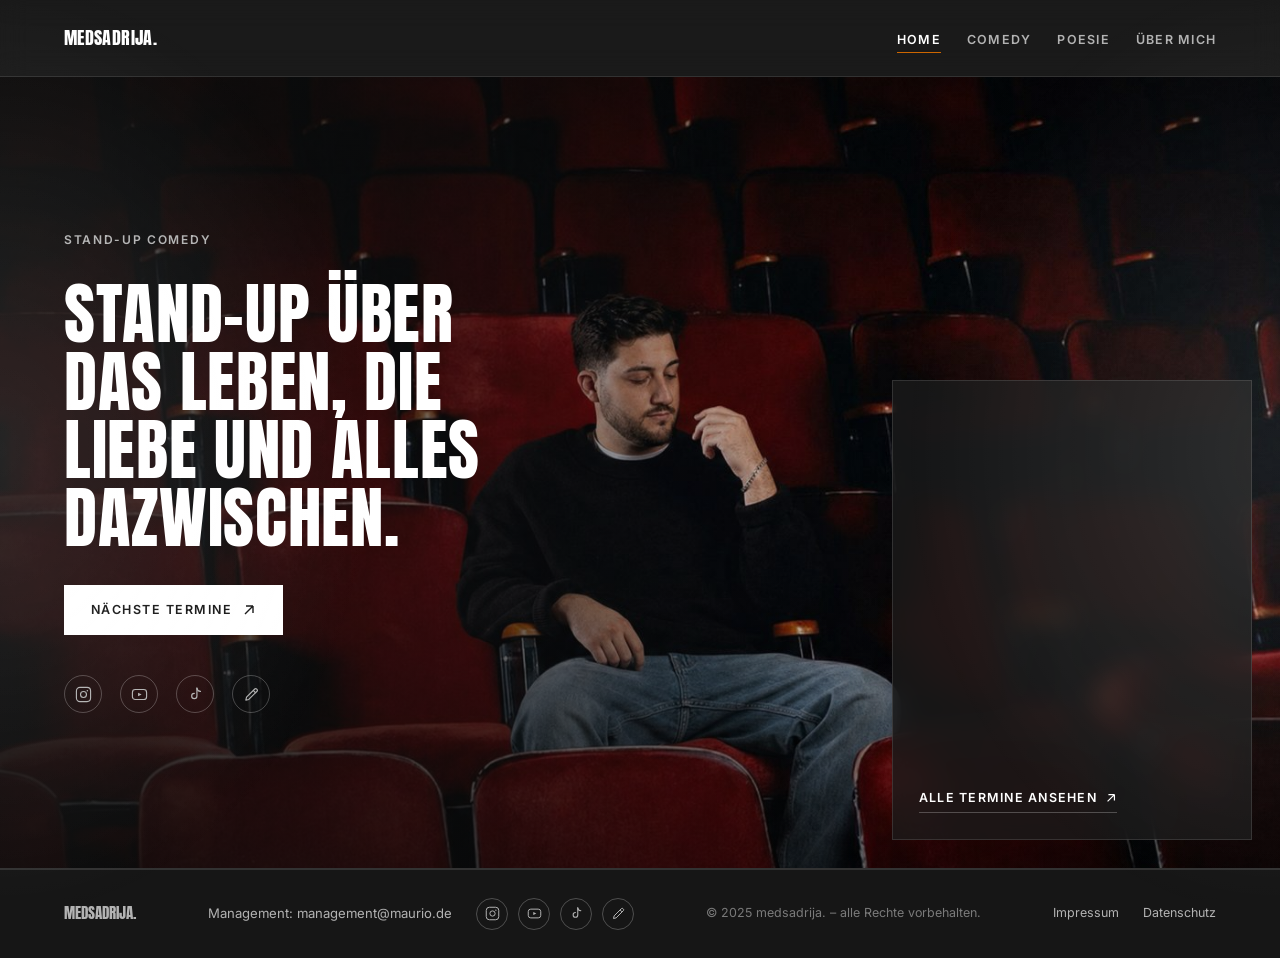
==== commit 58e96dd1: "Home: nächste Termine blenden bei Alle Termine ansehen ein Co-Authored-By: Claude Sonnet 5.5 <norepl" ====
--- a/index.html
+++ b/index.html
@@ -46,7 +46,33 @@
       <div class="hero__figure">
         <div class="hero-slider" data-hero-slider data-images="13"></div>
       </div>
-      <div class="hero__panel">
+      <div class="hero__panel hero__panel--dates" tabindex="-1">
+        <div class="hero__dates">
+          <span class="hero__panel-label">Nächste Termine</span>
+          <ul class="info-list">
+            <li>
+              <a class="info-row" href="https://eventfrog.ch/de/p/theater-buehne/comedy-kabarett/die-cousins-stand-up-mixshow-7479153745491697521.html" target="_blank" rel="noopener">
+                <span class="row-date">12.11.26</span>
+                <span class="row-main"><strong>Zürich</strong><span>Club Bellevue · Die Cousins</span></span>
+                <svg class="row-arrow" width="16" height="16" viewBox="0 0 14 14" fill="none"><path d="M3 11L11 3M11 3H4M11 3V10" stroke="currentColor" stroke-width="1.4"/></svg>
+              </a>
+            </li>
+            <li>
+              <a class="info-row" href="https://www.seetickets.com/ch/event/med-sadrija-crowdwork-show/vior/3701515" target="_blank" rel="noopener">
+                <span class="row-date">28.11.26</span>
+                <span class="row-main"><strong>Zürich</strong><span>Vior · Crowdwork Show</span></span>
+                <svg class="row-arrow" width="16" height="16" viewBox="0 0 14 14" fill="none"><path d="M3 11L11 3M11 3H4M11 3V10" stroke="currentColor" stroke-width="1.4"/></svg>
+              </a>
+            </li>
+            <li>
+              <a class="info-row" href="https://www.seetickets.com/ch/event/med-sadrija-crowdwork-show/rok-klub/3701552?src=artist" target="_blank" rel="noopener">
+                <span class="row-date">12.12.26</span>
+                <span class="row-main"><strong>Luzern</strong><span>Rok Klub · Crowdwork Show</span></span>
+                <svg class="row-arrow" width="16" height="16" viewBox="0 0 14 14" fill="none"><path d="M3 11L11 3M11 3H4M11 3V10" stroke="currentColor" stroke-width="1.4"/></svg>
+              </a>
+            </li>
+          </ul>
+        </div>
         <div>
           <a href="comedy.html#auftritte" class="text-link">
             Alle Termine ansehen
--- a/css/style.css
+++ b/css/style.css
@@ -1552,3 +1552,21 @@
     background: linear-gradient(180deg, rgba(14,14,14,0.55) 0%, rgba(14,14,14,0.75) 100%);
   }
 }
+
+/* Home: Termine blenden sich bei Hover/Fokus über „Alle Termine ansehen" ein */
+.hero__dates {
+  display: grid;
+  grid-template-rows: 0fr;
+  opacity: 0;
+  transition: grid-template-rows 0.45s var(--ease), opacity 0.35s var(--ease), margin 0.45s var(--ease);
+}
+.hero__dates > * { overflow: hidden; min-height: 0; }
+.hero__panel--dates:hover .hero__dates,
+.hero__panel--dates:focus-within .hero__dates {
+  grid-template-rows: 1fr;
+  opacity: 1;
+  margin-bottom: 20px;
+}
+@media (hover: none), (max-width: 640px) {
+  .hero__dates { grid-template-rows: 1fr; opacity: 1; margin-bottom: 20px; }
+}
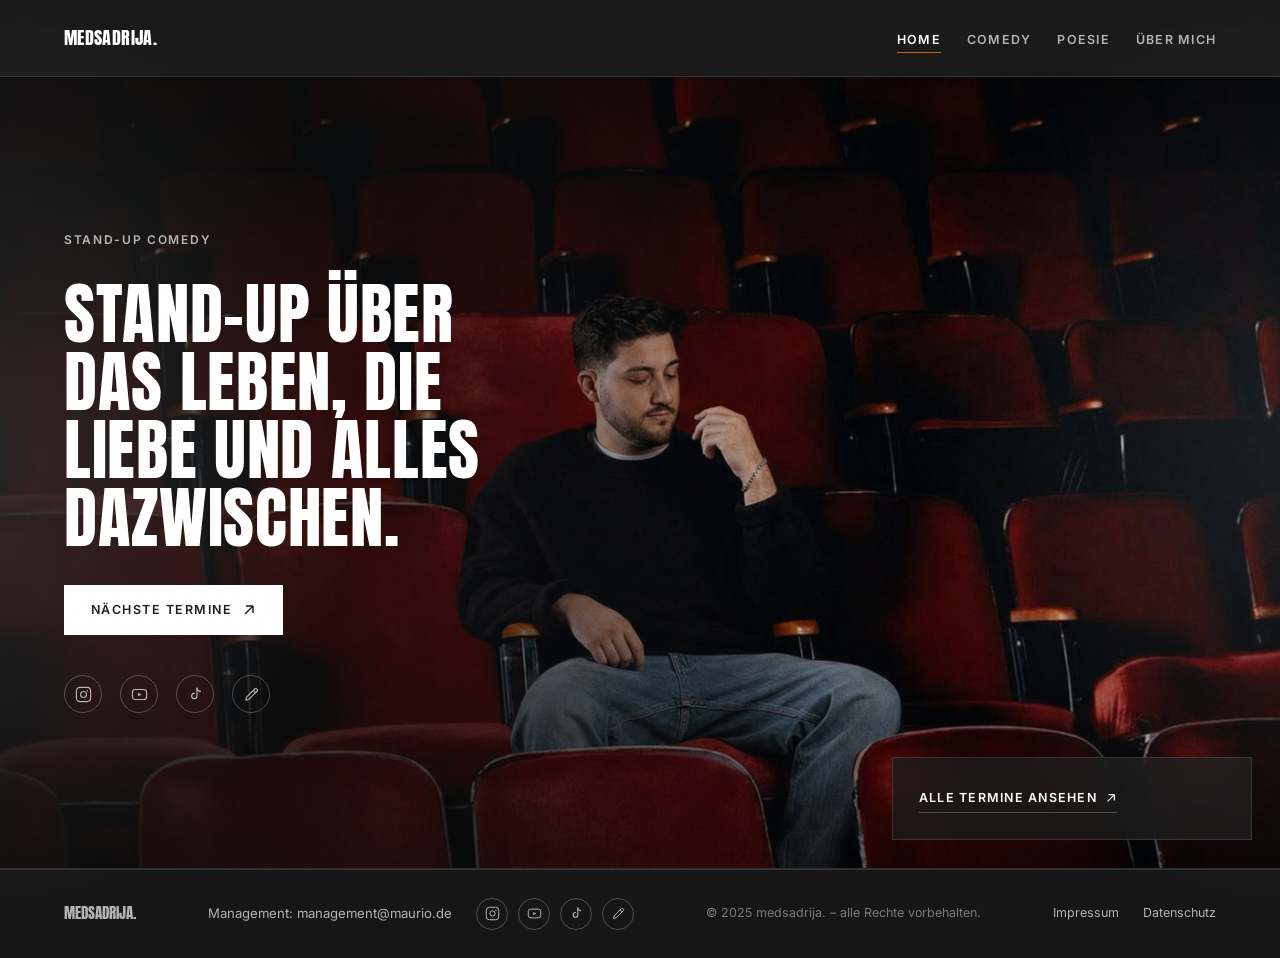
==== commit a2618939: "Home: Termine-Markup korrigiert Co-Authored-By: Claude Sonnet 5.5 <noreply@anthropic.com>" ====
--- a/index.html
+++ b/index.html
@@ -48,6 +48,7 @@
       </div>
       <div class="hero__panel hero__panel--dates" tabindex="-1">
         <div class="hero__dates">
+          <div>
           <span class="hero__panel-label">Nächste Termine</span>
           <ul class="info-list">
             <li>
@@ -72,6 +73,7 @@
               </a>
             </li>
           </ul>
+          </div>
         </div>
         <div>
           <a href="comedy.html#auftritte" class="text-link">
